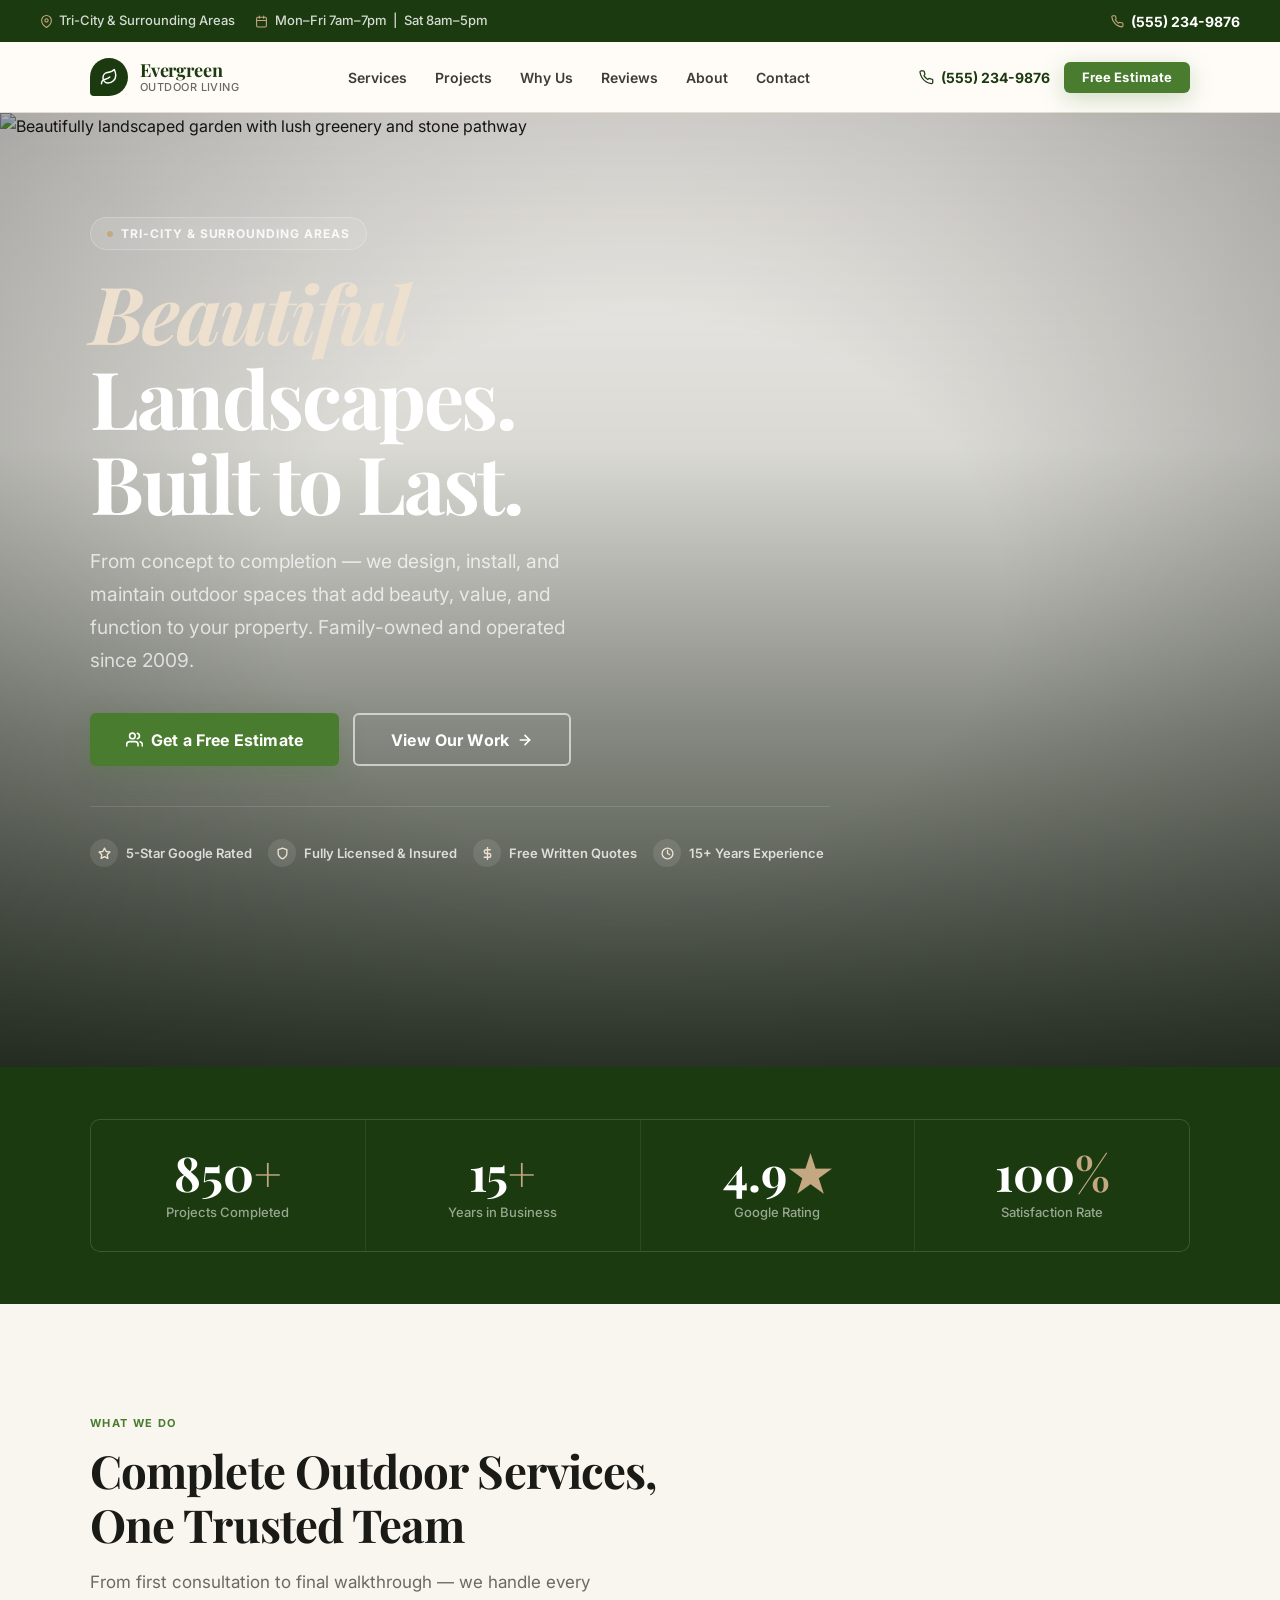
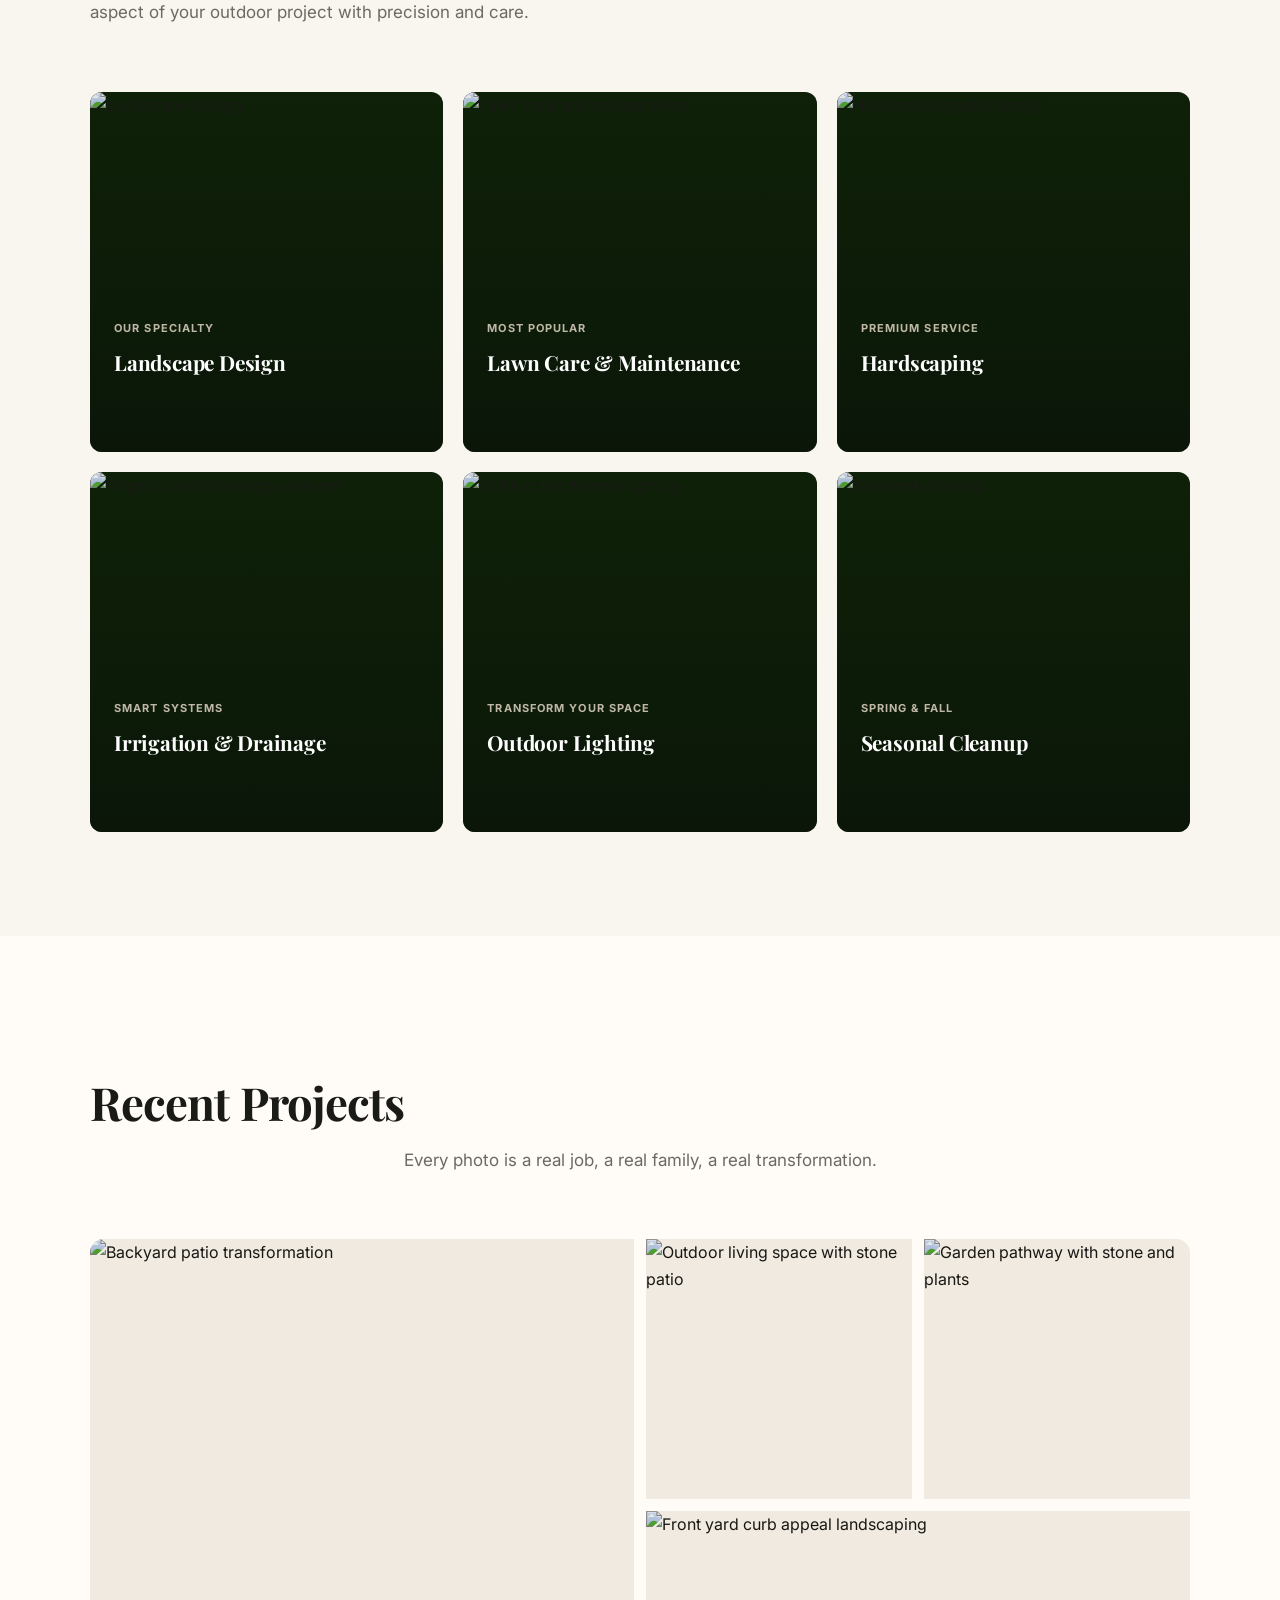
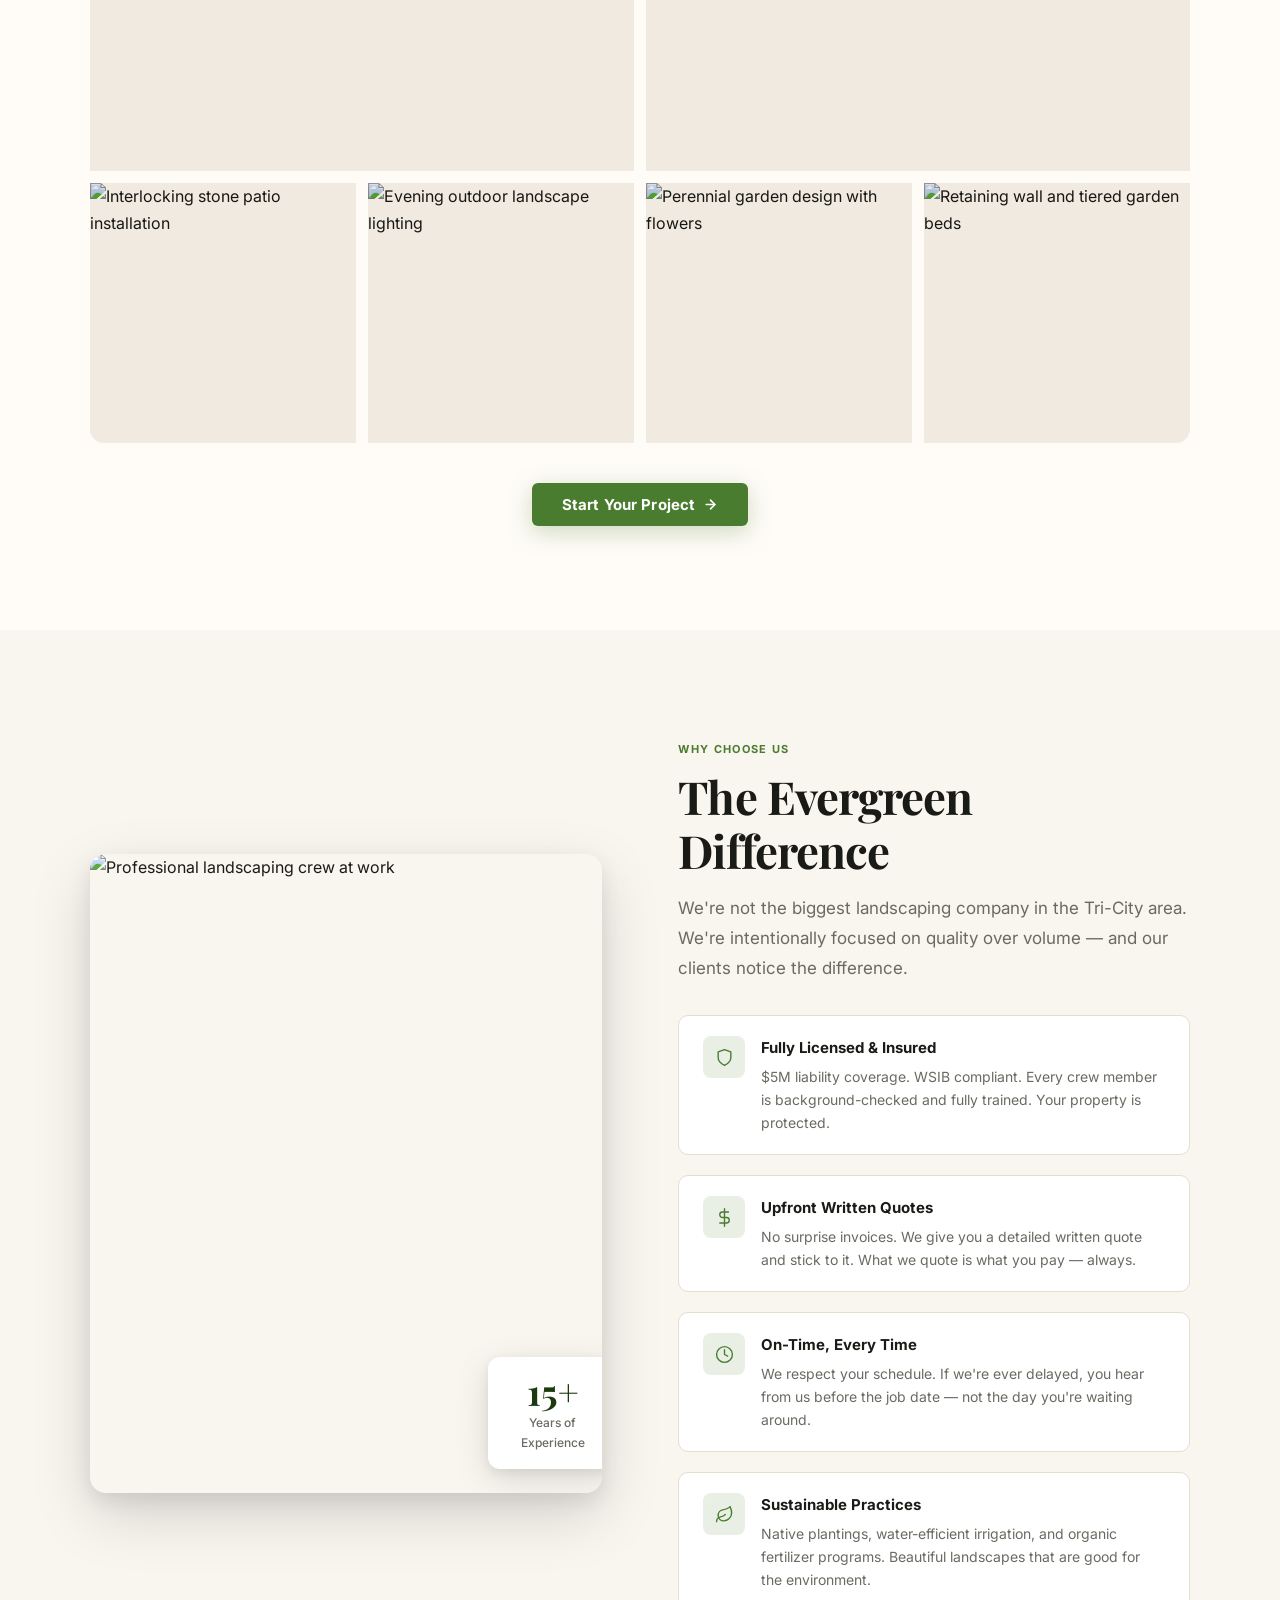
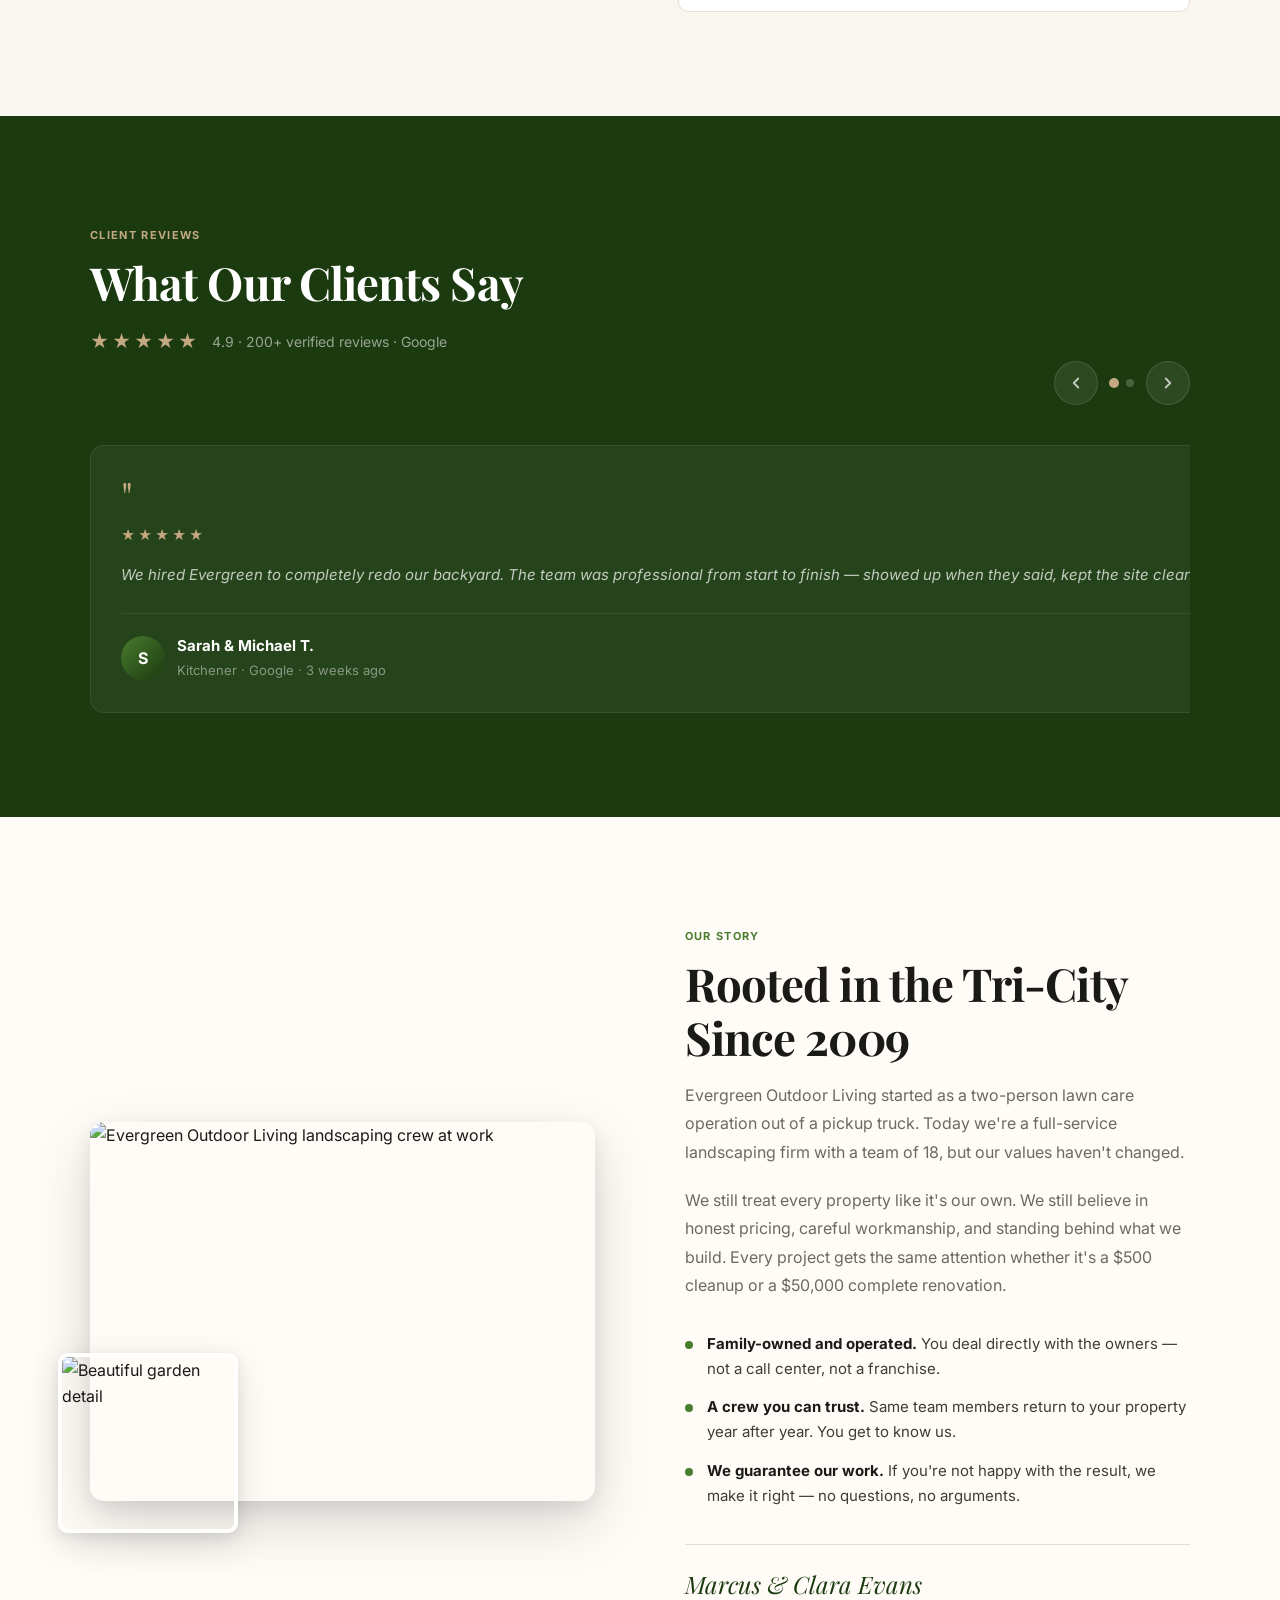
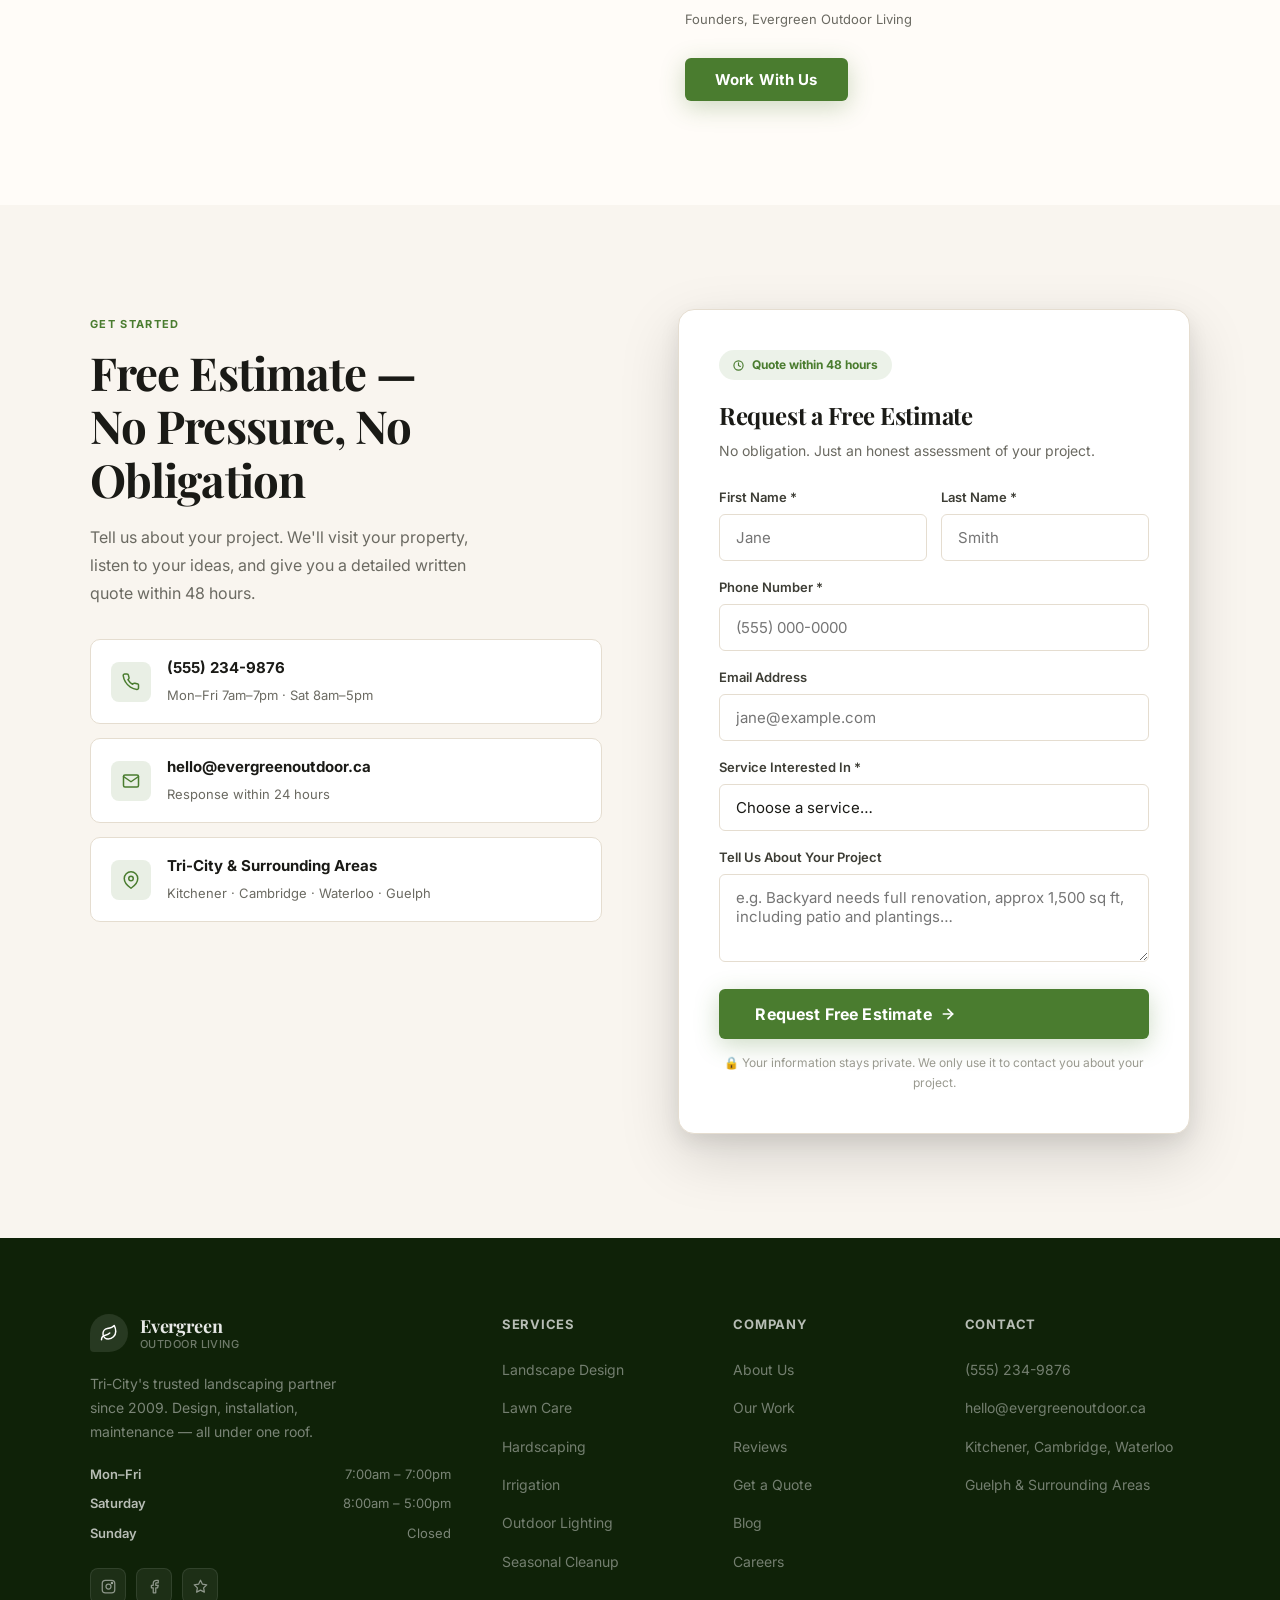
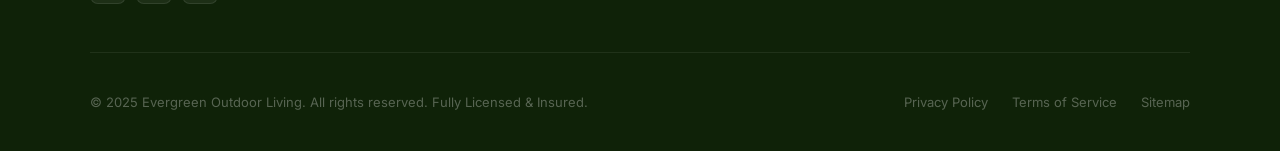
==== index.html @ 0ddc8ec2 "Evergreen Outdoor Living — premium landscaping demo v1" ====
<!DOCTYPE html>
<html lang="en">
<head>
  <meta charset="UTF-8" />
  <meta name="viewport" content="width=device-width, initial-scale=1.0" />
  <meta name="theme-color" content="#1B3A0F" />
  <title>Evergreen Outdoor Living | Tri-City's Premier Landscaping</title>
  <meta name="description" content="Evergreen Outdoor Living — professional landscape design, lawn care, hardscaping, and outdoor lighting across the Tri-City & surrounding areas. Get a free estimate today." />

  <!-- Preconnect for fonts -->
  <link rel="preconnect" href="https://fonts.googleapis.com">
  <link rel="preconnect" href="https://fonts.gstatic.com" crossorigin>

  <link rel="stylesheet" href="styles.css" />
</head>
<body>

<!-- ═══════════════════════════════════
     TOP BAR
═══════════════════════════════════ -->
<div id="topbar">
  <div class="topbar-left">
    <div class="topbar-item">
      <svg width="13" height="13" viewBox="0 0 24 24" fill="none" stroke="currentColor" stroke-width="2" stroke-linecap="round" stroke-linejoin="round"><path d="M21 10c0 7-9 13-9 13s-9-6-9-13a9 9 0 0 1 18 0z"/><circle cx="12" cy="10" r="3"/></svg>
      Tri-City &amp; Surrounding Areas
    </div>
    <div class="topbar-item">
      <svg width="13" height="13" viewBox="0 0 24 24" fill="none" stroke="currentColor" stroke-width="2" stroke-linecap="round" stroke-linejoin="round"><rect x="3" y="4" width="18" height="18" rx="2"/><line x1="16" y1="2" x2="16" y2="6"/><line x1="8" y1="2" x2="8" y2="6"/><line x1="3" y1="10" x2="21" y2="10"/></svg>
      Mon–Fri 7am–7pm &nbsp;|&nbsp; Sat 8am–5pm
    </div>
  </div>
  <a href="tel:5552349876" class="topbar-phone">
    <svg width="13" height="13" viewBox="0 0 24 24" fill="none" stroke="currentColor" stroke-width="2" stroke-linecap="round" stroke-linejoin="round"><path d="M22 16.92v3a2 2 0 0 1-2.18 2 19.79 19.79 0 0 1-8.63-3.07A19.5 19.5 0 0 1 4.69 12 19.79 19.79 0 0 1 1.61 3.44 2 2 0 0 1 3.6 1.27h3a2 2 0 0 1 2 1.72 12.84 12.84 0 0 0 .7 2.81 2 2 0 0 1-.45 2.11L7.91 8.94a16 16 0 0 0 6.16 6.16l.94-.94a2 2 0 0 1 2.11-.45 12.84 12.84 0 0 0 2.81.7A2 2 0 0 1 22 16.92z"/></svg>
    (555) 234-9876
  </a>
</div>

<!-- ═══════════════════════════════════
     STICKY HEADER
═══════════════════════════════════ -->
<header id="hdr">
  <div class="wrap hdr-inner">
    <a href="#" class="logo" aria-label="Evergreen Outdoor Living — home">
      <div class="logo-leaf" aria-hidden="true">
        <svg width="18" height="18" viewBox="0 0 24 24" fill="none" stroke="currentColor" stroke-width="2" stroke-linecap="round" stroke-linejoin="round"><path d="M11 20A7 7 0 0 1 9.8 6.1C15.5 5 17 4.48 19 2c1 2 2 4.18 2 8 0 5.5-4.78 10-10 10z"/><path d="M2 21c0-3 1.85-5.36 5.08-6C9.5 14.52 12 13 13 12"/></svg>
      </div>
      <div class="logo-text">
        Evergreen
        <span>Outdoor Living</span>
      </div>
    </a>

    <nav class="desktop-nav" aria-label="Main navigation">
      <a href="#services">Services</a>
      <a href="#projects">Projects</a>
      <a href="#why-us">Why Us</a>
      <a href="#testimonials">Reviews</a>
      <a href="#about">About</a>
      <a href="#quote">Contact</a>
    </nav>

    <div class="hdr-right">
      <a href="tel:5552349876" class="hdr-phone" aria-label="Call us">
        <svg width="15" height="15" viewBox="0 0 24 24" fill="none" stroke="currentColor" stroke-width="2" stroke-linecap="round" stroke-linejoin="round"><path d="M22 16.92v3a2 2 0 0 1-2.18 2 19.79 19.79 0 0 1-8.63-3.07A19.5 19.5 0 0 1 4.69 12 19.79 19.79 0 0 1 1.61 3.44 2 2 0 0 1 3.6 1.27h3a2 2 0 0 1 2 1.72 12.84 12.84 0 0 0 .7 2.81 2 2 0 0 1-.45 2.11L7.91 8.94a16 16 0 0 0 6.16 6.16l.94-.94a2 2 0 0 1 2.11-.45 12.84 12.84 0 0 0 2.81.7A2 2 0 0 1 22 16.92z"/></svg>
        (555) 234-9876
      </a>
      <a href="#quote" class="btn btn-primary btn-sm">Free Estimate</a>
      <button class="hamburger" id="hamburger" aria-label="Toggle menu" aria-expanded="false">
        <span></span><span></span><span></span>
      </button>
    </div>
  </div>
</header>

<!-- Mobile Nav Overlay -->
<div id="mobile-nav" role="dialog" aria-modal="true" aria-label="Mobile navigation">
  <nav>
    <a href="#services" class="mobile-link">Services</a>
    <a href="#projects" class="mobile-link">Projects</a>
    <a href="#why-us" class="mobile-link">Why Us</a>
    <a href="#testimonials" class="mobile-link">Reviews</a>
    <a href="#about" class="mobile-link">About</a>
    <a href="#quote" class="mobile-link">Contact</a>
  </nav>
  <div class="mobile-nav-cta">
    <a href="tel:5552349876" class="btn btn-outline-dk btn-lg" style="justify-content:center">
      <svg width="17" height="17" viewBox="0 0 24 24" fill="none" stroke="currentColor" stroke-width="2" stroke-linecap="round" stroke-linejoin="round"><path d="M22 16.92v3a2 2 0 0 1-2.18 2 19.79 19.79 0 0 1-8.63-3.07A19.5 19.5 0 0 1 4.69 12 19.79 19.79 0 0 1 1.61 3.44 2 2 0 0 1 3.6 1.27h3a2 2 0 0 1 2 1.72 12.84 12.84 0 0 0 .7 2.81 2 2 0 0 1-.45 2.11L7.91 8.94a16 16 0 0 0 6.16 6.16l.94-.94a2 2 0 0 1 2.11-.45 12.84 12.84 0 0 0 2.81.7A2 2 0 0 1 22 16.92z"/></svg>
      (555) 234-9876
    </a>
    <a href="#quote" class="btn btn-primary btn-lg" style="justify-content:center">Get Free Estimate</a>
  </div>
</div>

<!-- ═══════════════════════════════════
     HERO
═══════════════════════════════════ -->
<section id="hero" aria-labelledby="hero-h1">
  <div class="hero-bg">
    <img
      src="https://images.unsplash.com/photo-1416879595882-3373a0480b5b?auto=format&fit=crop&w=1800&q=85"
      alt="Beautifully landscaped garden with lush greenery and stone pathway"
      fetchpriority="high"
      loading="eager"
    />
  </div>
  <div class="hero-content">
    <div class="wrap">
      <div class="hero-inner">
        <div class="hero-kicker">
          <span class="dot" aria-hidden="true"></span>
          Tri-City &amp; Surrounding Areas
        </div>
        <h1 id="hero-h1">
          <em>Beautiful</em> Landscapes.<br>Built to Last.
        </h1>
        <p class="hero-sub">
          From concept to completion — we design, install, and maintain outdoor spaces that add beauty, value, and function to your property. Family-owned and operated since 2009.
        </p>
        <div class="hero-ctas">
          <a href="#quote" class="btn btn-primary btn-lg">
            <svg width="17" height="17" viewBox="0 0 24 24" fill="none" stroke="currentColor" stroke-width="2.2" stroke-linecap="round" stroke-linejoin="round"><path d="M17 21v-2a4 4 0 0 0-4-4H5a4 4 0 0 0-4 4v2"/><circle cx="9" cy="7" r="4"/><path d="M23 21v-2a4 4 0 0 0-3-3.87"/><path d="M16 3.13a4 4 0 0 1 0 7.75"/></svg>
            Get a Free Estimate
          </a>
          <a href="#projects" class="btn btn-outline btn-lg">
            View Our Work
            <svg width="16" height="16" viewBox="0 0 24 24" fill="none" stroke="currentColor" stroke-width="2.5" stroke-linecap="round" stroke-linejoin="round"><line x1="5" y1="12" x2="19" y2="12"/><polyline points="12 5 19 12 12 19"/></svg>
          </a>
        </div>
        <div class="hero-badges" role="list" aria-label="Trust indicators">
          <div class="hero-badge" role="listitem">
            <span class="badge-icon" aria-hidden="true">
              <svg width="13" height="13" viewBox="0 0 24 24" fill="none" stroke="currentColor" stroke-width="2.5" stroke-linecap="round" stroke-linejoin="round"><polygon points="12 2 15.09 8.26 22 9.27 17 14.14 18.18 21.02 12 17.77 5.82 21.02 7 14.14 2 9.27 8.91 8.26 12 2"/></svg>
            </span>
            5-Star Google Rated
          </div>
          <div class="hero-badge" role="listitem">
            <span class="badge-icon" aria-hidden="true">
              <svg width="13" height="13" viewBox="0 0 24 24" fill="none" stroke="currentColor" stroke-width="2.5" stroke-linecap="round" stroke-linejoin="round"><path d="M12 22s8-4 8-10V5l-8-3-8 3v7c0 6 8 10 8 10z"/></svg>
            </span>
            Fully Licensed &amp; Insured
          </div>
          <div class="hero-badge" role="listitem">
            <span class="badge-icon" aria-hidden="true">
              <svg width="13" height="13" viewBox="0 0 24 24" fill="none" stroke="currentColor" stroke-width="2.5" stroke-linecap="round" stroke-linejoin="round"><line x1="12" y1="1" x2="12" y2="23"/><path d="M17 5H9.5a3.5 3.5 0 0 0 0 7h5a3.5 3.5 0 0 1 0 7H6"/></svg>
            </span>
            Free Written Quotes
          </div>
          <div class="hero-badge" role="listitem">
            <span class="badge-icon" aria-hidden="true">
              <svg width="13" height="13" viewBox="0 0 24 24" fill="none" stroke="currentColor" stroke-width="2.5" stroke-linecap="round" stroke-linejoin="round"><circle cx="12" cy="12" r="10"/><polyline points="12 6 12 12 16 14"/></svg>
            </span>
            15+ Years Experience
          </div>
        </div>
      </div>
    </div>
  </div>
</section>

<!-- ═══════════════════════════════════
     STATS STRIP
═══════════════════════════════════ -->
<div id="stats" aria-label="Business statistics">
  <div class="wrap">
    <div class="stats-row">
      <div class="stat-cell">
        <div class="stat-n" id="sn-proj">0<span class="accent">+</span></div>
        <div class="stat-l">Projects Completed</div>
      </div>
      <div class="stat-cell">
        <div class="stat-n" id="sn-yrs">0<span class="accent">yr</span></div>
        <div class="stat-l">Years in Business</div>
      </div>
      <div class="stat-cell">
        <div class="stat-n">4.9<span class="accent">★</span></div>
        <div class="stat-l">Google Rating</div>
      </div>
      <div class="stat-cell">
        <div class="stat-n">100<span class="accent">%</span></div>
        <div class="stat-l">Satisfaction Rate</div>
      </div>
    </div>
  </div>
</div>

<!-- ═══════════════════════════════════
     SERVICES
═══════════════════════════════════ -->
<section id="services" aria-labelledby="svc-title">
  <div class="wrap">
    <div class="section-head">
      <div class="eyebrow sr">What We Do</div>
      <h2 class="section-title sr d1" id="svc-title">Complete Outdoor Services,<br>One Trusted Team</h2>
      <p class="section-sub sr d2">From first consultation to final walkthrough — we handle every aspect of your outdoor project with precision and care.</p>
    </div>
    <div class="services-grid">

      <div class="service-card sr d1">
        <img src="https://images.unsplash.com/photo-1558618666-fcd25c85cd64?auto=format&fit=crop&w=800&q=80" alt="Landscape design" loading="lazy" />
        <div class="service-body">
          <div class="service-tag">Our Specialty</div>
          <h3>Landscape Design</h3>
          <p class="service-desc">Custom-designed outdoor spaces tailored to your home, lifestyle, and budget. 3D design previews available before any ground is broken.</p>
          <span class="service-arrow">
            Learn more
            <svg width="13" height="13" viewBox="0 0 24 24" fill="none" stroke="currentColor" stroke-width="2.5" stroke-linecap="round" stroke-linejoin="round"><line x1="5" y1="12" x2="19" y2="12"/><polyline points="12 5 19 12 12 19"/></svg>
          </span>
        </div>
      </div>

      <div class="service-card sr d2">
        <img src="https://images.unsplash.com/photo-1585320806297-9794b3e4aaae?auto=format&fit=crop&w=800&q=80" alt="Lawn care and maintenance" loading="lazy" />
        <div class="service-body">
          <div class="service-tag">Most Popular</div>
          <h3>Lawn Care &amp; Maintenance</h3>
          <p class="service-desc">Weekly, biweekly, or seasonal programs. Mowing, edging, fertilizing, aeration, and overseeding for a lush, healthy lawn year-round.</p>
          <span class="service-arrow">Learn more <svg width="13" height="13" viewBox="0 0 24 24" fill="none" stroke="currentColor" stroke-width="2.5" stroke-linecap="round" stroke-linejoin="round"><line x1="5" y1="12" x2="19" y2="12"/><polyline points="12 5 19 12 12 19"/></svg></span>
        </div>
      </div>

      <div class="service-card sr d3">
        <img src="https://images.unsplash.com/photo-1523301551780-cd17359a95d0?auto=format&fit=crop&w=800&q=80" alt="Hardscaping patio design" loading="lazy" />
        <div class="service-body">
          <div class="service-tag">Premium Service</div>
          <h3>Hardscaping</h3>
          <p class="service-desc">Patios, walkways, retaining walls, and driveways using natural stone, interlocking brick, and concrete. Built to last decades.</p>
          <span class="service-arrow">Learn more <svg width="13" height="13" viewBox="0 0 24 24" fill="none" stroke="currentColor" stroke-width="2.5" stroke-linecap="round" stroke-linejoin="round"><line x1="5" y1="12" x2="19" y2="12"/><polyline points="12 5 19 12 12 19"/></svg></span>
        </div>
      </div>

      <div class="service-card sr d2">
        <img src="https://images.unsplash.com/photo-1471194402529-8e0f5a675de6?auto=format&fit=crop&w=800&q=80" alt="Irrigation and drainage systems" loading="lazy" />
        <div class="service-body">
          <div class="service-tag">Smart Systems</div>
          <h3>Irrigation &amp; Drainage</h3>
          <p class="service-desc">Automatic irrigation systems, drip lines, catch basins, and French drains. Protect your investment and reduce water bills.</p>
          <span class="service-arrow">Learn more <svg width="13" height="13" viewBox="0 0 24 24" fill="none" stroke="currentColor" stroke-width="2.5" stroke-linecap="round" stroke-linejoin="round"><line x1="5" y1="12" x2="19" y2="12"/><polyline points="12 5 19 12 12 19"/></svg></span>
        </div>
      </div>

      <div class="service-card sr d3">
        <img src="https://images.unsplash.com/photo-1528360983277-13d401cdc186?auto=format&fit=crop&w=800&q=80" alt="Outdoor landscape lighting" loading="lazy" />
        <div class="service-body">
          <div class="service-tag">Transform Your Space</div>
          <h3>Outdoor Lighting</h3>
          <p class="service-desc">Architectural uplighting, pathway lights, deck and pergola lighting. Adds ambiance, security, and curb appeal after dark.</p>
          <span class="service-arrow">Learn more <svg width="13" height="13" viewBox="0 0 24 24" fill="none" stroke="currentColor" stroke-width="2.5" stroke-linecap="round" stroke-linejoin="round"><line x1="5" y1="12" x2="19" y2="12"/><polyline points="12 5 19 12 12 19"/></svg></span>
        </div>
      </div>

      <div class="service-card sr d4">
        <img src="https://images.unsplash.com/photo-1542725817-3a8bd3a6a34a?auto=format&fit=crop&w=800&q=80" alt="Seasonal cleanup" loading="lazy" />
        <div class="service-body">
          <div class="service-tag">Spring &amp; Fall</div>
          <h3>Seasonal Cleanup</h3>
          <p class="service-desc">Spring cleanups, fall leaf removal, pruning, mulching, and winter prep. We keep your property looking its best in every season.</p>
          <span class="service-arrow">Learn more <svg width="13" height="13" viewBox="0 0 24 24" fill="none" stroke="currentColor" stroke-width="2.5" stroke-linecap="round" stroke-linejoin="round"><line x1="5" y1="12" x2="19" y2="12"/><polyline points="12 5 19 12 12 19"/></svg></span>
        </div>
      </div>

    </div>
  </div>
</section>

<!-- ═══════════════════════════════════
     PROJECTS GALLERY
═══════════════════════════════════ -->
<section id="projects" aria-labelledby="proj-title">
  <div class="wrap">
    <div class="section-head">
      <div class="eyebrow sr">Our Portfolio</div>
      <h2 class="section-title sr d1" id="proj-title">Recent Projects</h2>
      <p class="section-sub cx sr d2">Every photo is a real job, a real family, a real transformation.</p>
    </div>

    <div class="gallery-grid" id="gallery" role="list">
      <div class="gallery-item featured sr" data-src="https://images.unsplash.com/photo-1599598425947-5202edd56bdb?auto=format&fit=crop&w=1200&q=85" data-caption="Full Backyard Transformation — Patio + Plantings" role="listitem">
        <img src="https://images.unsplash.com/photo-1599598425947-5202edd56bdb?auto=format&fit=crop&w=900&q=80" alt="Backyard patio transformation" loading="lazy" />
        <div class="gallery-overlay"><span class="gallery-label">Backyard Transformation</span></div>
        <div class="gallery-zoom" aria-hidden="true">
          <svg width="15" height="15" viewBox="0 0 24 24" fill="none" stroke="currentColor" stroke-width="2" stroke-linecap="round" stroke-linejoin="round"><circle cx="11" cy="11" r="8"/><line x1="21" y1="21" x2="16.65" y2="16.65"/></svg>
        </div>
      </div>

      <div class="gallery-item sr d1" data-src="https://images.unsplash.com/photo-1570129477492-45c003edd2be?auto=format&fit=crop&w=900&q=85" data-caption="Outdoor Living Space — Stone Patio + Fire Pit" role="listitem">
        <img src="https://images.unsplash.com/photo-1570129477492-45c003edd2be?auto=format&fit=crop&w=700&q=80" alt="Outdoor living space with stone patio" loading="lazy" />
        <div class="gallery-overlay"><span class="gallery-label">Outdoor Living Space</span></div>
        <div class="gallery-zoom" aria-hidden="true"><svg width="15" height="15" viewBox="0 0 24 24" fill="none" stroke="currentColor" stroke-width="2" stroke-linecap="round" stroke-linejoin="round"><circle cx="11" cy="11" r="8"/><line x1="21" y1="21" x2="16.65" y2="16.65"/></svg></div>
      </div>

      <div class="gallery-item sr d2" data-src="https://images.unsplash.com/photo-1558904541-efa843a96f01?auto=format&fit=crop&w=900&q=85" data-caption="Garden Path & Planting Beds" role="listitem">
        <img src="https://images.unsplash.com/photo-1558904541-efa843a96f01?auto=format&fit=crop&w=700&q=80" alt="Garden pathway with stone and plants" loading="lazy" />
        <div class="gallery-overlay"><span class="gallery-label">Garden Path Design</span></div>
        <div class="gallery-zoom" aria-hidden="true"><svg width="15" height="15" viewBox="0 0 24 24" fill="none" stroke="currentColor" stroke-width="2" stroke-linecap="round" stroke-linejoin="round"><circle cx="11" cy="11" r="8"/><line x1="21" y1="21" x2="16.65" y2="16.65"/></svg></div>
      </div>

      <div class="gallery-item wide sr d1" data-src="https://images.unsplash.com/photo-1564419320461-6870880221ad?auto=format&fit=crop&w=1200&q=85" data-caption="Front Yard Makeover — Curb Appeal Project" role="listitem">
        <img src="https://images.unsplash.com/photo-1564419320461-6870880221ad?auto=format&fit=crop&w=900&q=80" alt="Front yard curb appeal landscaping" loading="lazy" />
        <div class="gallery-overlay"><span class="gallery-label">Curb Appeal Makeover</span></div>
        <div class="gallery-zoom" aria-hidden="true"><svg width="15" height="15" viewBox="0 0 24 24" fill="none" stroke="currentColor" stroke-width="2" stroke-linecap="round" stroke-linejoin="round"><circle cx="11" cy="11" r="8"/><line x1="21" y1="21" x2="16.65" y2="16.65"/></svg></div>
      </div>

      <div class="gallery-item sr d2" data-src="https://images.unsplash.com/photo-1584538348499-c9af42843e91?auto=format&fit=crop&w=900&q=85" data-caption="Interlock Patio — Natural Stone" role="listitem">
        <img src="https://images.unsplash.com/photo-1584538348499-c9af42843e91?auto=format&fit=crop&w=700&q=80" alt="Interlocking stone patio installation" loading="lazy" />
        <div class="gallery-overlay"><span class="gallery-label">Stone Patio</span></div>
        <div class="gallery-zoom" aria-hidden="true"><svg width="15" height="15" viewBox="0 0 24 24" fill="none" stroke="currentColor" stroke-width="2" stroke-linecap="round" stroke-linejoin="round"><circle cx="11" cy="11" r="8"/><line x1="21" y1="21" x2="16.65" y2="16.65"/></svg></div>
      </div>

      <div class="gallery-item sr d3" data-src="https://images.unsplash.com/photo-1505765050516-f72dcac9c60e?auto=format&fit=crop&w=900&q=85" data-caption="Evening Garden Lighting Installation" role="listitem">
        <img src="https://images.unsplash.com/photo-1505765050516-f72dcac9c60e?auto=format&fit=crop&w=700&q=80" alt="Evening outdoor landscape lighting" loading="lazy" />
        <div class="gallery-overlay"><span class="gallery-label">Landscape Lighting</span></div>
        <div class="gallery-zoom" aria-hidden="true"><svg width="15" height="15" viewBox="0 0 24 24" fill="none" stroke="currentColor" stroke-width="2" stroke-linecap="round" stroke-linejoin="round"><circle cx="11" cy="11" r="8"/><line x1="21" y1="21" x2="16.65" y2="16.65"/></svg></div>
      </div>

      <div class="gallery-item sr d2" data-src="https://images.unsplash.com/photo-1499696010180-025ef6e1a8f9?auto=format&fit=crop&w=900&q=85" data-caption="Perennial Garden Design" role="listitem">
        <img src="https://images.unsplash.com/photo-1499696010180-025ef6e1a8f9?auto=format&fit=crop&w=700&q=80" alt="Perennial garden design with flowers" loading="lazy" />
        <div class="gallery-overlay"><span class="gallery-label">Perennial Garden</span></div>
        <div class="gallery-zoom" aria-hidden="true"><svg width="15" height="15" viewBox="0 0 24 24" fill="none" stroke="currentColor" stroke-width="2" stroke-linecap="round" stroke-linejoin="round"><circle cx="11" cy="11" r="8"/><line x1="21" y1="21" x2="16.65" y2="16.65"/></svg></div>
      </div>

      <div class="gallery-item sr d3" data-src="https://images.unsplash.com/photo-1598977648869-2fca8e42d920?auto=format&fit=crop&w=900&q=85" data-caption="Retaining Wall + Tiered Garden Beds" role="listitem">
        <img src="https://images.unsplash.com/photo-1598977648869-2fca8e42d920?auto=format&fit=crop&w=700&q=80" alt="Retaining wall and tiered garden beds" loading="lazy" />
        <div class="gallery-overlay"><span class="gallery-label">Retaining Wall</span></div>
        <div class="gallery-zoom" aria-hidden="true"><svg width="15" height="15" viewBox="0 0 24 24" fill="none" stroke="currentColor" stroke-width="2" stroke-linecap="round" stroke-linejoin="round"><circle cx="11" cy="11" r="8"/><line x1="21" y1="21" x2="16.65" y2="16.65"/></svg></div>
      </div>
    </div>

    <div class="gallery-cta sr">
      <a href="#quote" class="btn btn-primary">
        Start Your Project
        <svg width="15" height="15" viewBox="0 0 24 24" fill="none" stroke="currentColor" stroke-width="2.5" stroke-linecap="round" stroke-linejoin="round"><line x1="5" y1="12" x2="19" y2="12"/><polyline points="12 5 19 12 12 19"/></svg>
      </a>
    </div>
  </div>
</section>

<!-- ═══════════════════════════════════
     WHY CHOOSE US
═══════════════════════════════════ -->
<section id="why-us" aria-labelledby="why-title">
  <div class="wrap">
    <div class="why-grid">
      <div class="why-img sr">
        <img
          src="https://images.unsplash.com/photo-1600596542815-ffad4c1539a9?auto=format&fit=crop&w=800&q=80"
          alt="Professional landscaping crew at work"
          loading="lazy"
        />
        <div class="why-img-badge">
          <div class="big">15+</div>
          <div class="sm">Years of<br>Experience</div>
        </div>
      </div>
      <div>
        <div class="eyebrow sr">Why Choose Us</div>
        <h2 class="section-title sr d1" id="why-title">The Evergreen Difference</h2>
        <p class="section-sub sr d2" style="margin-bottom: 0">
          We're not the biggest landscaping company in the Tri-City area. We're intentionally focused on quality over volume — and our clients notice the difference.
        </p>
        <div class="why-benefits">
          <div class="why-benefit sr d1">
            <div class="why-benefit-icon" aria-hidden="true">
              <svg width="19" height="19" viewBox="0 0 24 24" fill="none" stroke="currentColor" stroke-width="1.75" stroke-linecap="round" stroke-linejoin="round"><path d="M12 22s8-4 8-10V5l-8-3-8 3v7c0 6 8 10 8 10z"/></svg>
            </div>
            <div>
              <h4>Fully Licensed &amp; Insured</h4>
              <p>$5M liability coverage. WSIB compliant. Every crew member is background-checked and fully trained. Your property is protected.</p>
            </div>
          </div>
          <div class="why-benefit sr d2">
            <div class="why-benefit-icon" aria-hidden="true">
              <svg width="19" height="19" viewBox="0 0 24 24" fill="none" stroke="currentColor" stroke-width="1.75" stroke-linecap="round" stroke-linejoin="round"><line x1="12" y1="1" x2="12" y2="23"/><path d="M17 5H9.5a3.5 3.5 0 0 0 0 7h5a3.5 3.5 0 0 1 0 7H6"/></svg>
            </div>
            <div>
              <h4>Upfront Written Quotes</h4>
              <p>No surprise invoices. We give you a detailed written quote and stick to it. What we quote is what you pay — always.</p>
            </div>
          </div>
          <div class="why-benefit sr d3">
            <div class="why-benefit-icon" aria-hidden="true">
              <svg width="19" height="19" viewBox="0 0 24 24" fill="none" stroke="currentColor" stroke-width="1.75" stroke-linecap="round" stroke-linejoin="round"><circle cx="12" cy="12" r="10"/><polyline points="12 6 12 12 16 14"/></svg>
            </div>
            <div>
              <h4>On-Time, Every Time</h4>
              <p>We respect your schedule. If we're ever delayed, you hear from us before the job date — not the day you're waiting around.</p>
            </div>
          </div>
          <div class="why-benefit sr d4">
            <div class="why-benefit-icon" aria-hidden="true">
              <svg width="19" height="19" viewBox="0 0 24 24" fill="none" stroke="currentColor" stroke-width="1.75" stroke-linecap="round" stroke-linejoin="round"><path d="M11 20A7 7 0 0 1 9.8 6.1C15.5 5 17 4.48 19 2c1 2 2 4.18 2 8 0 5.5-4.78 10-10 10z"/><path d="M2 21c0-3 1.85-5.36 5.08-6C9.5 14.52 12 13 13 12"/></svg>
            </div>
            <div>
              <h4>Sustainable Practices</h4>
              <p>Native plantings, water-efficient irrigation, and organic fertilizer programs. Beautiful landscapes that are good for the environment.</p>
            </div>
          </div>
        </div>
      </div>
    </div>
  </div>
</section>

<!-- ═══════════════════════════════════
     TESTIMONIALS CAROUSEL
═══════════════════════════════════ -->
<section id="testimonials" aria-labelledby="test-title">
  <div class="wrap">
    <div style="display:flex; justify-content:space-between; align-items:flex-end; flex-wrap:wrap; gap:1.5rem; margin-bottom: 2.5rem;">
      <div class="testimonials-intro">
        <div class="eyebrow lt sr">Client Reviews</div>
        <h2 class="section-title lt sr d1" id="test-title">What Our Clients Say</h2>
        <div class="rating-display sr d2">
          <div class="stars" aria-label="5 star rating">★★★★★</div>
          <div class="rating-text">4.9 · 200+ verified reviews · Google</div>
        </div>
      </div>
      <div class="carousel-controls sr d1">
        <button class="carousel-btn" id="prev-btn" aria-label="Previous testimonials">
          <svg width="18" height="18" viewBox="0 0 24 24" fill="none" stroke="currentColor" stroke-width="2.5" stroke-linecap="round" stroke-linejoin="round"><polyline points="15 18 9 12 15 6"/></svg>
        </button>
        <div class="carousel-dots" id="carousel-dots" role="tablist"></div>
        <button class="carousel-btn" id="next-btn" aria-label="Next testimonials">
          <svg width="18" height="18" viewBox="0 0 24 24" fill="none" stroke="currentColor" stroke-width="2.5" stroke-linecap="round" stroke-linejoin="round"><polyline points="9 18 15 12 9 6"/></svg>
        </button>
      </div>
    </div>
    <div class="carousel-wrap">
      <div class="carousel-track-outer">
        <div class="carousel-track" id="carousel-track">

          <div class="testimonial-card">
            <div class="t-quote">"</div>
            <div class="t-stars">★★★★★</div>
            <p class="t-text">We hired Evergreen to completely redo our backyard. The team was professional from start to finish — showed up when they said, kept the site clean, and the final result was beyond what we imagined. Our neighbours keep asking who did it.</p>
            <div class="t-author">
              <div class="t-avatar" aria-hidden="true">S</div>
              <div>
                <div class="t-name">Sarah &amp; Michael T.</div>
                <div class="t-loc">Kitchener · Google · 3 weeks ago</div>
              </div>
            </div>
          </div>

          <div class="testimonial-card">
            <div class="t-quote">"</div>
            <div class="t-stars">★★★★★</div>
            <p class="t-text">Best investment we've made in our home. The stone patio and retaining wall added serious value. Quote was accurate to the dollar — no add-ons, no surprises. Will 100% use them again for our front yard next spring.</p>
            <div class="t-author">
              <div class="t-avatar" aria-hidden="true">J</div>
              <div>
                <div class="t-name">Jason R.</div>
                <div class="t-loc">Cambridge · Google · 1 month ago</div>
              </div>
            </div>
          </div>

          <div class="testimonial-card">
            <div class="t-quote">"</div>
            <div class="t-stars">★★★★★</div>
            <p class="t-text">Five years on the lawn care program and our grass has never looked better. The crew is always on time, the property always looks great, and they actually notice small issues and flag them before they become big ones. Couldn't ask for more.</p>
            <div class="t-author">
              <div class="t-avatar" aria-hidden="true">L</div>
              <div>
                <div class="t-name">Linda &amp; Dave K.</div>
                <div class="t-loc">Waterloo · Google · 6 weeks ago</div>
              </div>
            </div>
          </div>

          <div class="testimonial-card">
            <div class="t-quote">"</div>
            <div class="t-stars">★★★★★</div>
            <p class="t-text">The outdoor lighting they installed completely transformed our backyard at night. We use the space twice as much now. The designer really listened to what we wanted and the installation was clean and professional.</p>
            <div class="t-author">
              <div class="t-avatar" aria-hidden="true">A</div>
              <div>
                <div class="t-name">Amanda F.</div>
                <div class="t-loc">Guelph · Google · 2 months ago</div>
              </div>
            </div>
          </div>

          <div class="testimonial-card">
            <div class="t-quote">"</div>
            <div class="t-stars">★★★★★</div>
            <p class="t-text">Had three quotes. Evergreen wasn't the cheapest but they were the most thorough — they came out twice before giving a price, explained everything, and the work reflects that. You get what you pay for and these guys deliver.</p>
            <div class="t-author">
              <div class="t-avatar" aria-hidden="true">M</div>
              <div>
                <div class="t-name">Mark W.</div>
                <div class="t-loc">Elmira · Google · 2 months ago</div>
              </div>
            </div>
          </div>

        </div><!-- /track -->
      </div><!-- /track-outer -->
    </div><!-- /carousel-wrap -->
  </div>
</section>

<!-- ═══════════════════════════════════
     ABOUT
═══════════════════════════════════ -->
<section id="about" aria-labelledby="about-title">
  <div class="wrap">
    <div class="about-grid">
      <div class="about-img-stack sr">
        <div class="about-img-main">
          <img
            src="https://images.unsplash.com/photo-1592150621744-aca64f48394a?auto=format&fit=crop&w=800&q=80"
            alt="Evergreen Outdoor Living landscaping crew at work"
            loading="lazy"
          />
        </div>
        <div class="about-img-accent">
          <img
            src="https://images.unsplash.com/photo-1416879595882-3373a0480b5b?auto=format&fit=crop&w=400&q=75"
            alt="Beautiful garden detail"
            loading="lazy"
          />
        </div>
      </div>
      <div>
        <div class="eyebrow sr">Our Story</div>
        <h2 class="section-title sr d1" id="about-title">Rooted in the Tri-City Since 2009</h2>
        <p class="sr d2" style="font-size:1rem;color:var(--text-lt);line-height:1.78;margin-bottom:1.25rem">
          Evergreen Outdoor Living started as a two-person lawn care operation out of a pickup truck. Today we're a full-service landscaping firm with a team of 18, but our values haven't changed.
        </p>
        <p class="sr d2" style="font-size:1rem;color:var(--text-lt);line-height:1.78;margin-bottom:1.5rem">
          We still treat every property like it's our own. We still believe in honest pricing, careful workmanship, and standing behind what we build. Every project gets the same attention whether it's a $500 cleanup or a $50,000 complete renovation.
        </p>
        <div class="about-values sr d3">
          <div class="about-value">
            <div class="about-value-dot"></div>
            <p><strong>Family-owned and operated.</strong> You deal directly with the owners — not a call center, not a franchise.</p>
          </div>
          <div class="about-value">
            <div class="about-value-dot"></div>
            <p><strong>A crew you can trust.</strong> Same team members return to your property year after year. You get to know us.</p>
          </div>
          <div class="about-value">
            <div class="about-value-dot"></div>
            <p><strong>We guarantee our work.</strong> If you're not happy with the result, we make it right — no questions, no arguments.</p>
          </div>
        </div>
        <div class="about-sig sr d4">
          Marcus &amp; Clara Evans
          <small>Founders, Evergreen Outdoor Living</small>
        </div>
        <div style="margin-top:1.75rem" class="sr d5">
          <a href="#quote" class="btn btn-primary">Work With Us</a>
        </div>
      </div>
    </div>
  </div>
</section>

<!-- ═══════════════════════════════════
     QUOTE / CONTACT
═══════════════════════════════════ -->
<section id="quote" style="background: var(--warm);" aria-labelledby="quote-title">
  <div class="wrap">
    <div class="quote-grid">
      <div>
        <div class="eyebrow sr">Get Started</div>
        <h2 class="quote-left h2 sr d1" id="quote-title" style="font-family:var(--fd);font-size:clamp(1.85rem,4.5vw,2.85rem);font-weight:700;line-height:1.18;letter-spacing:-.02em;color:var(--text);margin-bottom:1rem">
          Free Estimate —<br>No Pressure, No Obligation
        </h2>
        <p class="sr d2" style="font-size:1rem;color:var(--text-lt);line-height:1.75;margin-bottom:2rem;max-width:400px">
          Tell us about your project. We'll visit your property, listen to your ideas, and give you a detailed written quote within 48 hours.
        </p>
        <div class="contact-items sr d3">
          <a href="tel:5552349876" class="contact-item" style="text-decoration:none">
            <div class="contact-icon">
              <svg width="18" height="18" viewBox="0 0 24 24" fill="none" stroke="currentColor" stroke-width="2" stroke-linecap="round" stroke-linejoin="round"><path d="M22 16.92v3a2 2 0 0 1-2.18 2 19.79 19.79 0 0 1-8.63-3.07A19.5 19.5 0 0 1 4.69 12 19.79 19.79 0 0 1 1.61 3.44 2 2 0 0 1 3.6 1.27h3a2 2 0 0 1 2 1.72 12.84 12.84 0 0 0 .7 2.81 2 2 0 0 1-.45 2.11L7.91 8.94a16 16 0 0 0 6.16 6.16l.94-.94a2 2 0 0 1 2.11-.45 12.84 12.84 0 0 0 2.81.7A2 2 0 0 1 22 16.92z"/></svg>
            </div>
            <div>
              <strong>(555) 234-9876</strong>
              <span>Mon–Fri 7am–7pm · Sat 8am–5pm</span>
            </div>
          </a>
          <a href="mailto:hello@evergreenoutdoor.ca" class="contact-item" style="text-decoration:none">
            <div class="contact-icon">
              <svg width="18" height="18" viewBox="0 0 24 24" fill="none" stroke="currentColor" stroke-width="2" stroke-linecap="round" stroke-linejoin="round"><path d="M4 4h16c1.1 0 2 .9 2 2v12c0 1.1-.9 2-2 2H4c-1.1 0-2-.9-2-2V6c0-1.1.9-2 2-2z"/><polyline points="22,6 12,13 2,6"/></svg>
            </div>
            <div>
              <strong>hello@evergreenoutdoor.ca</strong>
              <span>Response within 24 hours</span>
            </div>
          </a>
          <div class="contact-item">
            <div class="contact-icon">
              <svg width="18" height="18" viewBox="0 0 24 24" fill="none" stroke="currentColor" stroke-width="2" stroke-linecap="round" stroke-linejoin="round"><path d="M21 10c0 7-9 13-9 13s-9-6-9-13a9 9 0 0 1 18 0z"/><circle cx="12" cy="10" r="3"/></svg>
            </div>
            <div>
              <strong>Tri-City &amp; Surrounding Areas</strong>
              <span>Kitchener · Cambridge · Waterloo · Guelph</span>
            </div>
          </div>
        </div>
      </div>

      <!-- Form Card -->
      <div class="quote-form-card sr d2">
        <div class="form-badge">
          <svg width="11" height="11" viewBox="0 0 24 24" fill="none" stroke="currentColor" stroke-width="2.5" stroke-linecap="round" stroke-linejoin="round"><circle cx="12" cy="12" r="10"/><polyline points="12 6 12 12 16 14"/></svg>
          Quote within 48 hours
        </div>
        <h3>Request a Free Estimate</h3>
        <p>No obligation. Just an honest assessment of your project.</p>
        <form id="quote-form" novalidate>
          <div class="form-row">
            <div class="form-group">
              <label for="fname">First Name *</label>
              <input id="fname" type="text" placeholder="Jane" required autocomplete="given-name" />
            </div>
            <div class="form-group">
              <label for="lname">Last Name *</label>
              <input id="lname" type="text" placeholder="Smith" required autocomplete="family-name" />
            </div>
          </div>
          <div class="form-group">
            <label for="fphone">Phone Number *</label>
            <input id="fphone" type="tel" placeholder="(555) 000-0000" required autocomplete="tel" />
          </div>
          <div class="form-group">
            <label for="femail">Email Address</label>
            <input id="femail" type="email" placeholder="jane@example.com" autocomplete="email" />
          </div>
          <div class="form-group">
            <label for="fservice">Service Interested In *</label>
            <select id="fservice" required>
              <option value="">Choose a service…</option>
              <option>Landscape Design</option>
              <option>Lawn Care &amp; Maintenance</option>
              <option>Hardscaping (Patio / Walkway)</option>
              <option>Irrigation &amp; Drainage</option>
              <option>Outdoor Lighting</option>
              <option>Seasonal Cleanup</option>
              <option>Full Backyard Renovation</option>
              <option>Not sure — need a consultation</option>
            </select>
          </div>
          <div class="form-group">
            <label for="fmsg">Tell Us About Your Project</label>
            <textarea id="fmsg" rows="3" placeholder="e.g. Backyard needs full renovation, approx 1,500 sq ft, including patio and plantings…"></textarea>
          </div>
          <button type="submit" id="form-submit-btn" class="btn btn-primary btn-lg form-submit">
            Request Free Estimate
            <svg width="16" height="16" viewBox="0 0 24 24" fill="none" stroke="currentColor" stroke-width="2.5" stroke-linecap="round" stroke-linejoin="round"><line x1="5" y1="12" x2="19" y2="12"/><polyline points="12 5 19 12 12 19"/></svg>
          </button>
          <p class="form-disc">🔒 Your information stays private. We only use it to contact you about your project.</p>
        </form>
      </div>
    </div>
  </div>
</section>

<!-- ═══════════════════════════════════
     FOOTER
═══════════════════════════════════ -->
<footer aria-label="Site footer">
  <div class="wrap">
    <div class="footer-grid">
      <div class="footer-brand">
        <a href="#" class="logo" aria-label="Evergreen Outdoor Living home">
          <div class="logo-leaf" aria-hidden="true">
            <svg width="18" height="18" viewBox="0 0 24 24" fill="none" stroke="currentColor" stroke-width="2" stroke-linecap="round" stroke-linejoin="round"><path d="M11 20A7 7 0 0 1 9.8 6.1C15.5 5 17 4.48 19 2c1 2 2 4.18 2 8 0 5.5-4.78 10-10 10z"/><path d="M2 21c0-3 1.85-5.36 5.08-6C9.5 14.52 12 13 13 12"/></svg>
          </div>
          <div class="logo-text">
            Evergreen
            <span>Outdoor Living</span>
          </div>
        </a>
        <p>Tri-City's trusted landscaping partner since 2009. Design, installation, maintenance — all under one roof.</p>
        <div class="footer-hours">
          <div class="footer-hour"><strong>Mon–Fri</strong><span>7:00am – 7:00pm</span></div>
          <div class="footer-hour"><strong>Saturday</strong><span>8:00am – 5:00pm</span></div>
          <div class="footer-hour"><strong>Sunday</strong><span>Closed</span></div>
        </div>
        <div class="footer-socials" aria-label="Social media">
          <a href="#" class="footer-soc" aria-label="Instagram">
            <svg width="15" height="15" viewBox="0 0 24 24" fill="none" stroke="currentColor" stroke-width="2" stroke-linecap="round" stroke-linejoin="round"><rect x="2" y="2" width="20" height="20" rx="5"/><circle cx="12" cy="12" r="4"/><circle cx="17.5" cy="6.5" r="1" fill="currentColor"/></svg>
          </a>
          <a href="#" class="footer-soc" aria-label="Facebook">
            <svg width="15" height="15" viewBox="0 0 24 24" fill="none" stroke="currentColor" stroke-width="2" stroke-linecap="round" stroke-linejoin="round"><path d="M18 2h-3a5 5 0 0 0-5 5v3H7v4h3v8h4v-8h3l1-4h-4V7a1 1 0 0 1 1-1h3z"/></svg>
          </a>
          <a href="#" class="footer-soc" aria-label="Google Reviews">
            <svg width="15" height="15" viewBox="0 0 24 24" fill="none" stroke="currentColor" stroke-width="2" stroke-linecap="round" stroke-linejoin="round"><polygon points="12 2 15.09 8.26 22 9.27 17 14.14 18.18 21.02 12 17.77 5.82 21.02 7 14.14 2 9.27 8.91 8.26 12 2"/></svg>
          </a>
        </div>
      </div>
      <div class="footer-col">
        <h5>Services</h5>
        <ul>
          <li><a href="#services">Landscape Design</a></li>
          <li><a href="#services">Lawn Care</a></li>
          <li><a href="#services">Hardscaping</a></li>
          <li><a href="#services">Irrigation</a></li>
          <li><a href="#services">Outdoor Lighting</a></li>
          <li><a href="#services">Seasonal Cleanup</a></li>
        </ul>
      </div>
      <div class="footer-col">
        <h5>Company</h5>
        <ul>
          <li><a href="#about">About Us</a></li>
          <li><a href="#projects">Our Work</a></li>
          <li><a href="#testimonials">Reviews</a></li>
          <li><a href="#quote">Get a Quote</a></li>
          <li><a href="#">Blog</a></li>
          <li><a href="#">Careers</a></li>
        </ul>
      </div>
      <div class="footer-col">
        <h5>Contact</h5>
        <ul>
          <li><a href="tel:5552349876">(555) 234-9876</a></li>
          <li><a href="mailto:hello@evergreenoutdoor.ca">hello@evergreenoutdoor.ca</a></li>
          <li><a href="#">Kitchener, Cambridge, Waterloo</a></li>
          <li><a href="#">Guelph &amp; Surrounding Areas</a></li>
        </ul>
      </div>
    </div>
    <div class="footer-bottom">
      <p class="footer-copy">© 2025 Evergreen Outdoor Living. All rights reserved. Fully Licensed &amp; Insured.</p>
      <div class="footer-legal">
        <a href="#">Privacy Policy</a>
        <a href="#">Terms of Service</a>
        <a href="#">Sitemap</a>
      </div>
    </div>
  </div>
</footer>

<!-- ═══════════════════════════════════
     LIGHTBOX MODAL
═══════════════════════════════════ -->
<div id="lightbox" role="dialog" aria-modal="true" aria-label="Image viewer">
  <button class="lb-close" id="lb-close" aria-label="Close image viewer">
    <svg width="18" height="18" viewBox="0 0 24 24" fill="none" stroke="currentColor" stroke-width="2.5" stroke-linecap="round" stroke-linejoin="round"><line x1="18" y1="6" x2="6" y2="18"/><line x1="6" y1="6" x2="18" y2="18"/></svg>
  </button>
  <button class="lb-nav lb-prev" id="lb-prev" aria-label="Previous image">
    <svg width="18" height="18" viewBox="0 0 24 24" fill="none" stroke="currentColor" stroke-width="2.5" stroke-linecap="round" stroke-linejoin="round"><polyline points="15 18 9 12 15 6"/></svg>
  </button>
  <img id="lb-img" src="" alt="" />
  <button class="lb-nav lb-next" id="lb-next" aria-label="Next image">
    <svg width="18" height="18" viewBox="0 0 24 24" fill="none" stroke="currentColor" stroke-width="2.5" stroke-linecap="round" stroke-linejoin="round"><polyline points="9 18 15 12 9 6"/></svg>
  </button>
  <div class="lb-caption" id="lb-caption"></div>
</div>

<!-- MOBILE STICKY BAR -->
<div id="mob-bar" role="navigation" aria-label="Quick contact">
  <a href="tel:5552349876" class="btn btn-primary">
    <svg width="16" height="16" viewBox="0 0 24 24" fill="none" stroke="currentColor" stroke-width="2.2" stroke-linecap="round" stroke-linejoin="round"><path d="M22 16.92v3a2 2 0 0 1-2.18 2 19.79 19.79 0 0 1-8.63-3.07A19.5 19.5 0 0 1 4.69 12 19.79 19.79 0 0 1 1.61 3.44 2 2 0 0 1 3.6 1.27h3a2 2 0 0 1 2 1.72 12.84 12.84 0 0 0 .7 2.81 2 2 0 0 1-.45 2.11L7.91 8.94a16 16 0 0 0 6.16 6.16l.94-.94a2 2 0 0 1 2.11-.45 12.84 12.84 0 0 0 2.81.7A2 2 0 0 1 22 16.92z"/></svg>
    Call Now
  </a>
  <a href="#quote" class="btn btn-outline-dk">Free Estimate</a>
</div>

<script src="script.js"></script>
</body>
</html>
---- styles.css ----
/* =============================================
   EVERGREEN OUTDOOR LIVING — styles.css
   Palette: Warm off-white · Forest green · Stone
   Fonts: Playfair Display (display) + Inter (body)
   ============================================= */

/* ── Google Fonts ── */
@import url('https://fonts.googleapis.com/css2?family=Playfair+Display:wght@400;600;700;900&family=Inter:wght@400;500;600;700&display=swap');

/* ── Tokens ── */
:root {
  --forest:     #1B3A0F;
  --forest-dk:  #0F2208;
  --forest-md:  #254F14;
  --sage:       #4A7C2F;
  --sage-lt:    #6FAA45;
  --sage-gl:    rgba(74,124,47,.12);
  --stone:      #C4A882;
  --stone-lt:   #EDE0CE;
  --stone-gl:   rgba(196,168,130,.2);
  --bark:       #5C4832;
  --warm:       #F9F5EF;
  --warm-dk:    #F1EAE0;
  --cream:      #FFFCF8;
  --text:       #1A1A16;
  --text-md:    #3D3D35;
  --text-lt:    #6B6A62;
  --text-xs:    #9A9A90;
  --border:     #E5DDD0;
  --border-lt:  #F0EAE0;

  --sh-sm:  0 1px 4px rgba(0,0,0,.07), 0 2px 8px rgba(0,0,0,.05);
  --sh-md:  0 4px 18px rgba(0,0,0,.09), 0 2px 6px rgba(0,0,0,.05);
  --sh-lg:  0 10px 36px rgba(0,0,0,.12), 0 4px 12px rgba(0,0,0,.07);
  --sh-xl:  0 22px 60px rgba(0,0,0,.15), 0 8px 20px rgba(0,0,0,.08);
  --sh-s:   0 6px 24px rgba(74,124,47,.28);
  --sh-s-lg:0 14px 40px rgba(74,124,47,.34);

  --ease:    cubic-bezier(.22,1,.36,1);
  --ease-io: cubic-bezier(.37,0,.63,1);

  --max: 1180px;
  --pad: clamp(1.25rem, 5vw, 2.5rem);
  --r: 6px;

  --fd: 'Playfair Display', Georgia, 'Times New Roman', serif;
  --fb: 'Inter', system-ui, -apple-system, sans-serif;
}

/* ── Reset ── */
*, *::before, *::after { box-sizing: border-box; margin: 0; padding: 0; }
html { scroll-behavior: smooth; -webkit-text-size-adjust: 100%; font-size: 16px; }
body {
  font-family: var(--fb);
  color: var(--text);
  background: var(--cream);
  -webkit-font-smoothing: antialiased;
  overflow-x: hidden;
  line-height: 1.65;
}
img { display: block; max-width: 100%; height: auto; }
a { color: inherit; text-decoration: none; }
ul { list-style: none; }
button { font-family: inherit; cursor: pointer; border: none; background: none; }
input, select, textarea { font-family: inherit; font-size: inherit; }

.wrap {
  width: 100%;
  max-width: var(--max);
  margin-inline: auto;
  padding-inline: var(--pad);
}

/* ── Scroll Reveal ── */
.sr {
  opacity: 0;
  transform: translateY(26px);
  transition: opacity .65s var(--ease), transform .65s var(--ease);
}
.sr.up { opacity: 1; transform: none; }
.sr.d1 { transition-delay: .08s; }
.sr.d2 { transition-delay: .16s; }
.sr.d3 { transition-delay: .24s; }
.sr.d4 { transition-delay: .32s; }
.sr.d5 { transition-delay: .40s; }
.sr.slide-r {
  opacity: 0;
  transform: translateX(32px);
  transition: opacity .65s var(--ease), transform .65s var(--ease);
}
.sr.slide-r.up { opacity: 1; transform: none; }

@media (prefers-reduced-motion: reduce) {
  .sr, .sr.slide-r { opacity: 1; transform: none; transition: none; }
  * { transition-duration: .01ms !important; animation-duration: .01ms !important; }
}

/* ── Buttons ── */
.btn {
  display: inline-flex;
  align-items: center;
  gap: .5rem;
  padding: .875rem 1.875rem;
  border-radius: var(--r);
  font-size: .9375rem;
  font-weight: 700;
  letter-spacing: .01em;
  line-height: 1;
  white-space: nowrap;
  cursor: pointer;
  transition: transform .22s var(--ease), box-shadow .22s var(--ease), background .15s, color .15s, border-color .15s;
  -webkit-tap-highlight-color: transparent;
}
.btn:focus-visible { outline: 2.5px solid var(--sage); outline-offset: 3px; }
.btn:active { transform: scale(.967) !important; }

.btn-primary {
  background: var(--sage);
  color: #fff;
  box-shadow: var(--sh-s);
}
.btn-primary:hover {
  background: var(--forest-md);
  box-shadow: var(--sh-s-lg);
  transform: translateY(-2px);
}
.btn-outline {
  background: transparent;
  color: #fff;
  border: 2px solid rgba(255,255,255,.6);
}
.btn-outline:hover {
  background: rgba(255,255,255,.12);
  border-color: #fff;
  transform: translateY(-2px);
}
.btn-outline-dk {
  background: transparent;
  color: var(--sage);
  border: 2px solid var(--sage);
}
.btn-outline-dk:hover {
  background: var(--sage-gl);
  transform: translateY(-1px);
}
.btn-stone {
  background: var(--stone);
  color: #fff;
  box-shadow: 0 6px 22px rgba(196,168,130,.35);
}
.btn-stone:hover {
  background: var(--bark);
  transform: translateY(-2px);
}
.btn-lg { padding: 1.05rem 2.25rem; font-size: 1rem; }
.btn-sm { padding: .55rem 1.1rem; font-size: .8125rem; }

/* ── Section shared ── */
section { padding: clamp(4rem, 9vw, 6.5rem) 0; }

.eyebrow {
  display: inline-block;
  font-size: .6875rem;
  font-weight: 700;
  letter-spacing: .12em;
  text-transform: uppercase;
  color: var(--sage);
  margin-bottom: .75rem;
}
.eyebrow.lt { color: var(--stone); }
.eyebrow.lt2 { color: var(--stone-lt); }

.section-title {
  font-family: var(--fd);
  font-size: clamp(1.85rem, 4.5vw, 2.85rem);
  font-weight: 700;
  color: var(--text);
  line-height: 1.18;
  letter-spacing: -.02em;
  margin-bottom: 1rem;
}
.section-title.lt { color: #fff; }
.section-title.center { text-align: center; }

.section-sub {
  font-size: 1.0625rem;
  color: var(--text-lt);
  line-height: 1.75;
  max-width: 540px;
}
.section-sub.cx { margin-inline: auto; text-align: center; }
.section-sub.lt { color: rgba(255,255,255,.72); }

.section-head { margin-bottom: clamp(2.5rem, 5vw, 4rem); }

/* ── TOP BAR ── */
#topbar {
  background: var(--forest);
  color: rgba(255,255,255,.82);
  font-size: .8125rem;
  font-weight: 500;
  padding: .6rem var(--pad);
  display: flex;
  align-items: center;
  justify-content: space-between;
  gap: 1rem;
  flex-wrap: wrap;
}
.topbar-left {
  display: flex;
  align-items: center;
  gap: 1.25rem;
  flex-wrap: wrap;
}
.topbar-item {
  display: flex;
  align-items: center;
  gap: .4rem;
}
.topbar-item svg { color: var(--stone); flex-shrink: 0; }
.topbar-phone {
  display: flex;
  align-items: center;
  gap: .45rem;
  font-weight: 700;
  color: #fff;
  font-size: .875rem;
  transition: color .15s;
}
.topbar-phone:hover { color: var(--stone-lt); }
.topbar-phone svg { color: var(--stone); }

/* ── HEADER ── */
#hdr {
  position: sticky;
  top: 0;
  z-index: 300;
  background: rgba(255, 252, 248, .97);
  backdrop-filter: blur(16px);
  -webkit-backdrop-filter: blur(16px);
  border-bottom: 1px solid var(--border);
  transition: box-shadow .3s, background .3s;
}
#hdr.scrolled {
  box-shadow: 0 2px 20px rgba(0,0,0,.1);
  background: rgba(255,252,248,.99);
}
.hdr-inner {
  display: flex;
  align-items: center;
  justify-content: space-between;
  height: 70px;
  gap: 1.5rem;
}
.logo {
  display: flex;
  align-items: center;
  gap: .75rem;
  flex-shrink: 0;
  text-decoration: none;
}
.logo-leaf {
  width: 38px;
  height: 38px;
  background: var(--forest);
  border-radius: 50% 50% 50% 4px;
  display: flex;
  align-items: center;
  justify-content: center;
  flex-shrink: 0;
}
.logo-leaf svg { color: #fff; }
.logo-text {
  font-family: var(--fd);
  font-size: 1.125rem;
  font-weight: 700;
  color: var(--forest);
  line-height: 1.2;
  letter-spacing: -.01em;
}
.logo-text span {
  display: block;
  font-family: var(--fb);
  font-size: .6875rem;
  font-weight: 500;
  color: var(--text-lt);
  letter-spacing: .04em;
  text-transform: uppercase;
}

nav.desktop-nav {
  display: flex;
  align-items: center;
  gap: .25rem;
}
nav.desktop-nav a {
  font-size: .875rem;
  font-weight: 600;
  color: var(--text-md);
  padding: .5rem .75rem;
  border-radius: var(--r);
  transition: color .15s, background .15s;
}
nav.desktop-nav a:hover {
  color: var(--sage);
  background: var(--sage-gl);
}

.hdr-right {
  display: flex;
  align-items: center;
  gap: .875rem;
  flex-shrink: 0;
}
.hdr-phone {
  font-size: .875rem;
  font-weight: 700;
  color: var(--forest);
  display: flex;
  align-items: center;
  gap: .45rem;
  transition: color .15s;
}
.hdr-phone:hover { color: var(--sage); }

/* Hamburger */
.hamburger {
  display: none;
  flex-direction: column;
  justify-content: center;
  gap: 5px;
  width: 36px;
  height: 36px;
  padding: 6px;
  border-radius: var(--r);
  transition: background .15s;
  cursor: pointer;
}
.hamburger:hover { background: var(--warm-dk); }
.hamburger span {
  display: block;
  height: 2px;
  background: var(--forest);
  border-radius: 2px;
  transition: transform .35s var(--ease), opacity .3s, width .3s;
}
.hamburger span:nth-child(2) { width: 75%; }
.hamburger.active span:nth-child(1) { transform: translateY(7px) rotate(45deg); }
.hamburger.active span:nth-child(2) { opacity: 0; width: 100%; }
.hamburger.active span:nth-child(3) { transform: translateY(-7px) rotate(-45deg); }

/* Mobile nav overlay */
#mobile-nav {
  display: none;
  position: fixed;
  inset: 0;
  z-index: 250;
  background: var(--cream);
  padding: 6rem var(--pad) 2rem;
  flex-direction: column;
  gap: .25rem;
  opacity: 0;
  pointer-events: none;
  transition: opacity .35s var(--ease);
}
#mobile-nav.open {
  display: flex;
  opacity: 1;
  pointer-events: all;
}
#mobile-nav a {
  font-family: var(--fd);
  font-size: 1.75rem;
  font-weight: 700;
  color: var(--forest);
  padding: .625rem 0;
  border-bottom: 1px solid var(--border-lt);
  transition: color .15s, padding-left .22s var(--ease);
}
#mobile-nav a:hover { color: var(--sage); padding-left: .5rem; }
.mobile-nav-cta {
  margin-top: 1.5rem;
  display: flex;
  flex-direction: column;
  gap: .75rem;
}

/* ── HERO ── */
#hero {
  position: relative;
  min-height: 100svh;
  min-height: 100vh;
  display: flex;
  align-items: flex-end;
  overflow: hidden;
}
.hero-bg {
  position: absolute;
  inset: 0;
}
.hero-bg img {
  width: 100%;
  height: 100%;
  object-fit: cover;
  object-position: center 60%;
  transform-origin: center;
  animation: heroKen 14s ease-in-out infinite alternate;
}
@keyframes heroKen {
  from { transform: scale(1); }
  to   { transform: scale(1.06); }
}
/* Multi-layer overlay: bottom dark + subtle vignette */
.hero-bg::after {
  content: '';
  position: absolute;
  inset: 0;
  background:
    linear-gradient(0deg,  rgba(10,20,8,.85) 0%, rgba(10,20,8,.5) 35%, rgba(10,20,8,.15) 65%, rgba(10,20,8,.05) 100%),
    radial-gradient(ellipse at center, transparent 40%, rgba(0,0,0,.3) 100%);
}
.hero-content {
  position: relative;
  z-index: 2;
  width: 100%;
  padding: 0 0 clamp(4rem, 9vw, 6rem);
}
.hero-inner {
  max-width: 740px;
}
.hero-kicker {
  display: inline-flex;
  align-items: center;
  gap: .5rem;
  background: rgba(255,255,255,.1);
  border: 1px solid rgba(255,255,255,.22);
  border-radius: 100px;
  padding: .35rem 1rem;
  font-size: .75rem;
  font-weight: 700;
  letter-spacing: .08em;
  text-transform: uppercase;
  color: rgba(255,255,255,.88);
  margin-bottom: 1.25rem;
  backdrop-filter: blur(8px);
}
.hero-kicker .dot {
  width: 6px; height: 6px;
  background: var(--stone);
  border-radius: 50%;
  animation: blink 2s ease infinite;
}
@keyframes blink {
  0%,100% { opacity: 1; }
  50%      { opacity: .35; }
}
#hero h1 {
  font-family: var(--fd);
  font-size: clamp(2.6rem, 7vw, 5rem);
  font-weight: 700;
  color: #fff;
  line-height: 1.06;
  letter-spacing: -.03em;
  margin-bottom: 1.25rem;
}
#hero h1 em {
  font-style: italic;
  color: var(--stone-lt);
}
.hero-sub {
  font-size: clamp(1rem, 2vw, 1.2rem);
  color: rgba(255,255,255,.72);
  line-height: 1.72;
  max-width: 520px;
  margin-bottom: 2.25rem;
}
.hero-ctas {
  display: flex;
  flex-wrap: wrap;
  gap: .875rem;
  margin-bottom: 2.5rem;
}
.hero-badges {
  display: flex;
  flex-wrap: wrap;
  gap: 1rem;
  padding-top: 2rem;
  border-top: 1px solid rgba(255,255,255,.12);
}
.hero-badge {
  display: flex;
  align-items: center;
  gap: .5rem;
  font-size: .8125rem;
  font-weight: 600;
  color: rgba(255,255,255,.78);
}
.badge-icon {
  width: 28px; height: 28px;
  background: rgba(255,255,255,.1);
  border-radius: 50%;
  display: flex;
  align-items: center;
  justify-content: center;
  color: var(--stone-lt);
  flex-shrink: 0;
}

/* ── STATS STRIP ── */
#stats {
  background: var(--forest);
  padding: clamp(2.25rem, 5vw, 3.25rem) 0;
}
.stats-row {
  display: grid;
  grid-template-columns: repeat(4, 1fr);
  gap: 1px;
  background: rgba(255,255,255,.08);
  border: 1px solid rgba(255,255,255,.08);
  border-radius: 10px;
  overflow: hidden;
}
.stat-cell {
  background: var(--forest);
  padding: 1.75rem 1.5rem;
  text-align: center;
  transition: background .25s;
}
.stat-cell:hover { background: var(--forest-md); }
.stat-n {
  font-family: var(--fd);
  font-size: clamp(2rem, 4.5vw, 3rem);
  font-weight: 700;
  color: #fff;
  line-height: 1;
  margin-bottom: .35rem;
}
.stat-n .accent { color: var(--stone); }
.stat-l {
  font-size: .8125rem;
  color: rgba(255,255,255,.55);
  font-weight: 500;
}

/* ── SERVICES ── */
#services { background: var(--warm); }
.services-grid {
  display: grid;
  grid-template-columns: repeat(3, 1fr);
  gap: 1.25rem;
}
/* Photo-card style */
.service-card {
  position: relative;
  border-radius: 12px;
  overflow: hidden;
  height: 360px;
  cursor: pointer;
  background: var(--forest-dk);
}
.service-card::after {
  content: '';
  position: absolute;
  inset: 0;
  background: linear-gradient(0deg, rgba(10,20,8,.88) 0%, rgba(10,20,8,.45) 45%, rgba(10,20,8,.1) 100%);
  transition: background .45s var(--ease);
  z-index: 1;
}
.service-card:hover::after {
  background: linear-gradient(0deg, rgba(10,20,8,.95) 0%, rgba(10,20,8,.65) 50%, rgba(10,20,8,.25) 100%);
}
.service-card img {
  width: 100%;
  height: 100%;
  object-fit: cover;
  transition: transform .65s var(--ease);
}
.service-card:hover img { transform: scale(1.07); }
.service-body {
  position: absolute;
  bottom: 0; left: 0; right: 0;
  z-index: 2;
  padding: 1.75rem 1.5rem;
}
.service-tag {
  font-size: .6875rem;
  font-weight: 700;
  letter-spacing: .1em;
  text-transform: uppercase;
  color: var(--stone-lt);
  margin-bottom: .5rem;
  opacity: .8;
}
.service-card h3 {
  font-family: var(--fd);
  font-size: 1.3rem;
  font-weight: 700;
  color: #fff;
  letter-spacing: -.01em;
  margin-bottom: .5rem;
}
.service-desc {
  font-size: .875rem;
  color: rgba(255,255,255,.65);
  line-height: 1.65;
  max-height: 0;
  overflow: hidden;
  transition: max-height .5s var(--ease), opacity .4s;
  opacity: 0;
}
.service-card:hover .service-desc {
  max-height: 100px;
  opacity: 1;
}
.service-arrow {
  display: inline-flex;
  align-items: center;
  gap: .4rem;
  font-size: .8125rem;
  font-weight: 700;
  color: var(--stone-lt);
  margin-top: .875rem;
  opacity: 0;
  transform: translateX(-8px);
  transition: opacity .35s, transform .35s var(--ease);
}
.service-card:hover .service-arrow {
  opacity: 1;
  transform: none;
}

/* ── PROJECTS GALLERY ── */
#projects { background: var(--cream); }
.gallery-grid {
  display: grid;
  grid-template-columns: repeat(4, 1fr);
  grid-auto-rows: 260px;
  gap: .75rem;
  border-radius: 14px;
  overflow: hidden;
}
/* Featured / big items */
.gallery-grid .featured { grid-column: span 2; grid-row: span 2; }
.gallery-grid .wide     { grid-column: span 2; }
.gallery-item {
  position: relative;
  overflow: hidden;
  background: var(--warm-dk);
  cursor: pointer;
}
.gallery-item img {
  width: 100%;
  height: 100%;
  object-fit: cover;
  transition: transform .6s var(--ease), filter .3s;
  filter: brightness(.9) saturate(1.05);
}
.gallery-item:hover img {
  transform: scale(1.06);
  filter: brightness(1) saturate(1.1);
}
.gallery-overlay {
  position: absolute;
  inset: 0;
  background: linear-gradient(0deg, rgba(10,20,8,.72) 0%, transparent 55%);
  opacity: 0;
  transition: opacity .35s;
  display: flex;
  align-items: flex-end;
  padding: 1.25rem;
}
.gallery-item:hover .gallery-overlay { opacity: 1; }
.gallery-label {
  font-size: .8125rem;
  font-weight: 700;
  color: #fff;
  background: rgba(27,58,15,.7);
  border-radius: 100px;
  padding: .3rem .875rem;
  backdrop-filter: blur(4px);
}
.gallery-zoom {
  position: absolute;
  top: 1rem; right: 1rem;
  width: 34px; height: 34px;
  background: rgba(255,255,255,.15);
  border-radius: 50%;
  backdrop-filter: blur(8px);
  display: flex;
  align-items: center;
  justify-content: center;
  color: #fff;
  opacity: 0;
  transform: scale(.7);
  transition: opacity .3s, transform .3s var(--ease);
}
.gallery-item:hover .gallery-zoom {
  opacity: 1;
  transform: scale(1);
}
.gallery-cta {
  text-align: center;
  margin-top: 2.5rem;
}

/* ── LIGHTBOX ── */
#lightbox {
  display: none;
  position: fixed;
  inset: 0;
  z-index: 900;
  background: rgba(0,0,0,.94);
  align-items: center;
  justify-content: center;
  padding: 1.5rem;
  backdrop-filter: blur(10px);
  -webkit-backdrop-filter: blur(10px);
}
#lightbox.open { display: flex; }
#lightbox img {
  max-width: 90vw;
  max-height: 88vh;
  object-fit: contain;
  border-radius: 8px;
  box-shadow: 0 30px 80px rgba(0,0,0,.5);
}
.lb-close {
  position: absolute;
  top: 1.25rem; right: 1.25rem;
  width: 44px; height: 44px;
  background: rgba(255,255,255,.1);
  border-radius: 50%;
  display: flex;
  align-items: center;
  justify-content: center;
  color: #fff;
  cursor: pointer;
  font-size: 1.5rem;
  line-height: 1;
  transition: background .2s, transform .2s;
}
.lb-close:hover { background: rgba(255,255,255,.22); transform: scale(1.08); }
.lb-nav {
  position: absolute;
  top: 50%;
  transform: translateY(-50%);
  width: 48px; height: 48px;
  background: rgba(255,255,255,.1);
  border-radius: 50%;
  display: flex;
  align-items: center;
  justify-content: center;
  color: #fff;
  cursor: pointer;
  transition: background .2s, transform .2s;
}
.lb-nav:hover { background: rgba(255,255,255,.22); }
.lb-prev { left: 1.25rem; }
.lb-next { right: 1.25rem; }
.lb-caption {
  position: absolute;
  bottom: 1.5rem;
  left: 50%;
  transform: translateX(-50%);
  font-size: .875rem;
  color: rgba(255,255,255,.65);
  font-weight: 500;
  white-space: nowrap;
}

/* ── WHY US ── */
#why-us {
  background: var(--warm);
}
.why-grid {
  display: grid;
  grid-template-columns: 1fr 1fr;
  gap: clamp(2.5rem, 6vw, 5rem);
  align-items: center;
}
.why-img {
  position: relative;
  border-radius: 16px;
  overflow: hidden;
  box-shadow: var(--sh-xl);
}
.why-img img {
  width: 100%;
  aspect-ratio: 4/5;
  object-fit: cover;
  display: block;
  transition: transform .65s var(--ease);
}
.why-img:hover img { transform: scale(1.03); }
.why-img-badge {
  position: absolute;
  bottom: 1.5rem;
  right: -1rem;
  background: #fff;
  border-radius: 12px;
  padding: 1rem 1.25rem;
  box-shadow: var(--sh-lg);
  text-align: center;
  min-width: 130px;
}
.why-img-badge .big {
  font-family: var(--fd);
  font-size: 2.25rem;
  font-weight: 700;
  color: var(--forest);
  line-height: 1;
}
.why-img-badge .sm {
  font-size: .75rem;
  color: var(--text-lt);
  font-weight: 500;
  margin-top: .25rem;
}
.why-benefits { display: flex; flex-direction: column; gap: 1.25rem; margin-top: 2rem; }
.why-benefit {
  display: flex;
  gap: 1rem;
  padding: 1.25rem 1.5rem;
  background: #fff;
  border: 1px solid var(--border);
  border-radius: 10px;
  transition: box-shadow .25s, border-color .25s, transform .25s var(--ease);
}
.why-benefit:hover {
  box-shadow: var(--sh-md);
  border-color: var(--sage-gl);
  transform: translateX(4px);
}
.why-benefit-icon {
  width: 42px; height: 42px;
  background: var(--sage-gl);
  border-radius: 8px;
  display: flex;
  align-items: center;
  justify-content: center;
  color: var(--sage);
  flex-shrink: 0;
  transition: background .22s, color .22s;
}
.why-benefit:hover .why-benefit-icon {
  background: var(--sage);
  color: #fff;
}
.why-benefit h4 {
  font-size: .9375rem;
  font-weight: 700;
  color: var(--text);
  margin-bottom: .25rem;
}
.why-benefit p {
  font-size: .875rem;
  color: var(--text-lt);
  line-height: 1.65;
}

/* ── TESTIMONIALS ── */
#testimonials { background: var(--forest); }
.testimonials-intro { max-width: 480px; }
.rating-display {
  display: flex;
  align-items: center;
  gap: .75rem;
  margin-top: .875rem;
  margin-bottom: 3rem;
}
.stars { color: var(--stone); font-size: 1.15rem; letter-spacing: 3px; }
.rating-text { font-size: .875rem; color: rgba(255,255,255,.55); }
/* Carousel */
.carousel-wrap { position: relative; }
.carousel-track-outer { overflow: hidden; }
.carousel-track {
  display: flex;
  gap: 1.25rem;
  transition: transform .55s var(--ease);
}
.testimonial-card {
  min-width: calc(33.333% - .85rem);
  background: rgba(255,255,255,.05);
  border: 1px solid rgba(255,255,255,.08);
  border-radius: 14px;
  padding: 1.875rem;
  flex-shrink: 0;
  transition: background .25s, border-color .25s;
}
.testimonial-card:hover {
  background: rgba(255,255,255,.08);
  border-color: rgba(255,255,255,.14);
}
.t-quote {
  font-family: var(--fd);
  font-size: 2.5rem;
  color: var(--stone);
  line-height: 1;
  margin-bottom: .5rem;
}
.t-stars { color: var(--stone); font-size: .85rem; letter-spacing: 3px; margin-bottom: 1rem; }
.t-text {
  font-size: .9375rem;
  color: rgba(255,255,255,.72);
  line-height: 1.78;
  font-style: italic;
  margin-bottom: 1.5rem;
}
.t-author {
  display: flex;
  align-items: center;
  gap: .75rem;
  padding-top: 1.25rem;
  border-top: 1px solid rgba(255,255,255,.08);
}
.t-avatar {
  width: 44px; height: 44px;
  border-radius: 50%;
  background: linear-gradient(135deg, var(--sage) 0%, var(--forest) 100%);
  display: flex;
  align-items: center;
  justify-content: center;
  font-weight: 700;
  font-size: 1rem;
  color: #fff;
  flex-shrink: 0;
}
.t-name { font-size: .9375rem; font-weight: 700; color: #fff; }
.t-loc  { font-size: .8125rem; color: rgba(255,255,255,.45); margin-top: 2px; }
/* Carousel controls */
.carousel-controls {
  display: flex;
  align-items: center;
  gap: .75rem;
  margin-top: 2.25rem;
}
.carousel-btn {
  width: 44px; height: 44px;
  border-radius: 50%;
  background: rgba(255,255,255,.08);
  border: 1px solid rgba(255,255,255,.12);
  display: flex;
  align-items: center;
  justify-content: center;
  color: rgba(255,255,255,.7);
  cursor: pointer;
  transition: background .2s, color .2s;
}
.carousel-btn:hover {
  background: var(--sage);
  color: #fff;
  border-color: var(--sage);
}
.carousel-dots {
  display: flex;
  gap: .5rem;
}
.carousel-dot {
  width: 8px; height: 8px;
  border-radius: 50%;
  background: rgba(255,255,255,.2);
  cursor: pointer;
  transition: background .25s, transform .25s;
}
.carousel-dot.active {
  background: var(--stone);
  transform: scale(1.25);
}

/* ── ABOUT ── */
#about {
  background: var(--cream);
}
.about-grid {
  display: grid;
  grid-template-columns: 1fr 1fr;
  gap: clamp(3rem, 7vw, 6rem);
  align-items: center;
}
.about-img-stack {
  position: relative;
}
.about-img-main {
  border-radius: 14px;
  overflow: hidden;
  box-shadow: var(--sh-xl);
}
.about-img-main img {
  width: 100%;
  aspect-ratio: 4/3;
  object-fit: cover;
  display: block;
  transition: transform .65s var(--ease);
}
.about-img-main:hover img { transform: scale(1.03); }
.about-img-accent {
  position: absolute;
  bottom: -2rem;
  left: -2rem;
  width: 180px;
  border-radius: 10px;
  overflow: hidden;
  border: 4px solid #fff;
  box-shadow: var(--sh-lg);
}
.about-img-accent img {
  width: 100%;
  aspect-ratio: 1;
  object-fit: cover;
  display: block;
}
.about-values {
  display: flex;
  flex-direction: column;
  gap: .875rem;
  margin-top: 2rem;
  margin-bottom: 2.25rem;
}
.about-value {
  display: flex;
  align-items: flex-start;
  gap: .875rem;
}
.about-value-dot {
  width: 8px; height: 8px;
  background: var(--sage);
  border-radius: 50%;
  flex-shrink: 0;
  margin-top: .55rem;
}
.about-value p {
  font-size: .9375rem;
  color: var(--text-md);
  line-height: 1.65;
}
.about-value p strong { color: var(--text); }
.about-sig {
  font-family: var(--fd);
  font-size: 1.5rem;
  color: var(--forest);
  font-style: italic;
  margin-top: 1.25rem;
  padding-top: 1.25rem;
  border-top: 1px solid var(--border);
}
.about-sig small {
  display: block;
  font-family: var(--fb);
  font-size: .8125rem;
  font-style: normal;
  color: var(--text-lt);
  margin-top: .25rem;
}

/* ── QUOTE/CONTACT ── */
#quote { background: var(--warm); }
.quote-grid {
  display: grid;
  grid-template-columns: 1fr 1fr;
  gap: clamp(2.5rem, 6vw, 5rem);
  align-items: start;
}
.quote-left h2 {
  font-family: var(--fd);
  font-size: clamp(1.85rem, 4.5vw, 2.85rem);
  font-weight: 700;
  line-height: 1.18;
  letter-spacing: -.02em;
  color: var(--text);
  margin-bottom: 1rem;
}
.quote-left p {
  font-size: 1rem;
  color: var(--text-lt);
  line-height: 1.75;
  margin-bottom: 2rem;
  max-width: 420px;
}
.contact-items {
  display: flex;
  flex-direction: column;
  gap: .875rem;
}
.contact-item {
  display: flex;
  align-items: center;
  gap: 1rem;
  padding: 1rem 1.25rem;
  background: #fff;
  border: 1px solid var(--border);
  border-radius: 10px;
  transition: border-color .2s, box-shadow .2s;
}
.contact-item:hover { border-color: var(--sage-gl); box-shadow: var(--sh-sm); }
.contact-icon {
  width: 40px; height: 40px;
  background: var(--sage-gl);
  border-radius: 8px;
  display: flex;
  align-items: center;
  justify-content: center;
  color: var(--sage);
  flex-shrink: 0;
}
.contact-item strong {
  display: block;
  font-size: .9375rem;
  font-weight: 700;
  color: var(--text);
}
.contact-item span {
  font-size: .8125rem;
  color: var(--text-lt);
}
/* Form */
.quote-form-card {
  background: #fff;
  border-radius: 16px;
  padding: clamp(1.75rem, 4vw, 2.5rem);
  box-shadow: var(--sh-xl);
  border: 1px solid var(--border);
}
.form-badge {
  display: inline-flex;
  align-items: center;
  gap: .5rem;
  background: rgba(74,124,47,.1);
  color: var(--sage);
  border-radius: 100px;
  padding: .3rem .875rem;
  font-size: .75rem;
  font-weight: 700;
  margin-bottom: 1rem;
}
.quote-form-card h3 {
  font-family: var(--fd);
  font-size: 1.5rem;
  font-weight: 700;
  letter-spacing: -.02em;
  color: var(--text);
  margin-bottom: .25rem;
}
.quote-form-card > p {
  font-size: .875rem;
  color: var(--text-lt);
  margin-bottom: 1.5rem;
}
.form-row {
  display: grid;
  grid-template-columns: 1fr 1fr;
  gap: .875rem;
}
.form-group { margin-bottom: 1rem; }
.form-group label {
  display: block;
  font-size: .8125rem;
  font-weight: 600;
  color: var(--text-md);
  margin-bottom: .375rem;
}
.form-group input,
.form-group select,
.form-group textarea {
  width: 100%;
  padding: .8rem 1rem;
  border: 1.5px solid var(--border);
  border-radius: var(--r);
  font-size: .9375rem;
  color: var(--text);
  background: #fff;
  transition: border-color .2s, box-shadow .2s, background .2s;
  -webkit-appearance: none;
}
.form-group input:hover,
.form-group select:hover,
.form-group textarea:hover { border-color: var(--stone-lt); }
.form-group input:focus,
.form-group select:focus,
.form-group textarea:focus {
  outline: none;
  border-color: var(--sage);
  box-shadow: 0 0 0 3.5px rgba(74,124,47,.1);
  background: rgba(74,124,47,.03);
}
.form-group textarea { resize: vertical; min-height: 88px; }
.form-submit { width: 100%; margin-top: .25rem; }
.form-disc {
  text-align: center;
  font-size: .75rem;
  color: var(--text-xs);
  margin-top: .875rem;
}

/* ── FOOTER ── */
footer {
  background: var(--forest-dk);
  padding: clamp(3rem, 6vw, 5rem) 0 clamp(1.5rem, 3vw, 2.5rem);
}
.footer-grid {
  display: grid;
  grid-template-columns: 2fr 1fr 1fr 1.25fr;
  gap: clamp(1.5rem, 4vw, 3.5rem);
  padding-bottom: clamp(2rem, 4vw, 3rem);
  margin-bottom: clamp(1.5rem, 3vw, 2.5rem);
  border-bottom: 1px solid rgba(255,255,255,.07);
}
.footer-brand .logo { margin-bottom: 1.25rem; }
.footer-brand .logo-leaf { background: rgba(255,255,255,.1); }
.footer-brand .logo-text { color: rgba(255,255,255,.9); }
.footer-brand .logo-text span { color: rgba(255,255,255,.4); }
.footer-brand p {
  font-size: .875rem;
  color: rgba(255,255,255,.45);
  line-height: 1.7;
  max-width: 260px;
}
.footer-hours {
  display: flex;
  flex-direction: column;
  gap: .5rem;
  margin-top: 1.25rem;
}
.footer-hour {
  display: flex;
  justify-content: space-between;
  gap: .75rem;
  font-size: .8125rem;
  color: rgba(255,255,255,.45);
}
.footer-hour strong { color: rgba(255,255,255,.7); font-weight: 600; }
.footer-socials { display: flex; gap: .625rem; margin-top: 1.5rem; }
.footer-soc {
  width: 36px; height: 36px;
  background: rgba(255,255,255,.06);
  border: 1px solid rgba(255,255,255,.09);
  border-radius: 8px;
  display: flex;
  align-items: center;
  justify-content: center;
  color: rgba(255,255,255,.5);
  transition: background .2s, color .15s, border-color .2s;
}
.footer-soc:hover { background: var(--sage); color: #fff; border-color: var(--sage); }
.footer-col h5 {
  font-size: .8125rem;
  font-weight: 700;
  color: rgba(255,255,255,.7);
  letter-spacing: .06em;
  text-transform: uppercase;
  margin-bottom: 1.25rem;
}
.footer-col ul { display: flex; flex-direction: column; gap: .75rem; }
.footer-col ul a { font-size: .875rem; color: rgba(255,255,255,.42); transition: color .15s; }
.footer-col ul a:hover { color: rgba(255,255,255,.88); }
.footer-bottom {
  display: flex;
  align-items: center;
  justify-content: space-between;
  flex-wrap: wrap;
  gap: .875rem;
}
.footer-copy { font-size: .8125rem; color: rgba(255,255,255,.3); }
.footer-legal { display: flex; gap: 1.5rem; }
.footer-legal a { font-size: .8125rem; color: rgba(255,255,255,.3); transition: color .15s; }
.footer-legal a:hover { color: rgba(255,255,255,.7); }

/* ── MOBILE STICKY BAR ── */
#mob-bar {
  display: none;
  position: fixed;
  bottom: 0; left: 0; right: 0;
  z-index: 500;
  background: rgba(27,58,15,.97);
  backdrop-filter: blur(12px);
  border-top: 1px solid rgba(255,255,255,.08);
  padding: .875rem 1.25rem;
  gap: .75rem;
  transform: translateY(100%);
  transition: transform .45s var(--ease);
}
#mob-bar.visible { transform: translateY(0); }
#mob-bar a { flex: 1; text-align: center; font-size: .9375rem; }

/* ── RESPONSIVE ── */
@media (max-width: 1080px) {
  .services-grid { grid-template-columns: repeat(2, 1fr); }
  .footer-grid   { grid-template-columns: 1fr 1fr; }
  .gallery-grid  { grid-template-columns: repeat(3, 1fr); }
  .gallery-grid .featured { grid-column: span 1; grid-row: span 1; }
  .gallery-grid .wide     { grid-column: span 1; }
  .testimonial-card { min-width: calc(50% - .625rem); }
}
@media (max-width: 820px) {
  .why-grid   { grid-template-columns: 1fr; }
  .about-grid { grid-template-columns: 1fr; }
  .quote-grid { grid-template-columns: 1fr; }
  .stats-row  { grid-template-columns: repeat(2, 1fr); }
  nav.desktop-nav { display: none; }
  .hdr-right .hdr-phone { display: none; }
  .hdr-right .btn { display: none; }
  .hamburger { display: flex; }
  #mob-bar { display: flex; }
  body { padding-bottom: 70px; }
  .about-img-accent { width: 120px; left: -1rem; bottom: -1.5rem; }
  .why-img-badge { right: 0; }
}
@media (max-width: 600px) {
  .services-grid { grid-template-columns: 1fr; }
  .gallery-grid  { grid-template-columns: 1fr 1fr; grid-auto-rows: 180px; }
  .hero-ctas     { flex-direction: column; }
  .hero-ctas .btn { width: 100%; justify-content: center; }
  .form-row { grid-template-columns: 1fr; }
  .footer-grid { grid-template-columns: 1fr; }
  .testimonial-card { min-width: 90%; }
  #topbar { justify-content: center; }
}
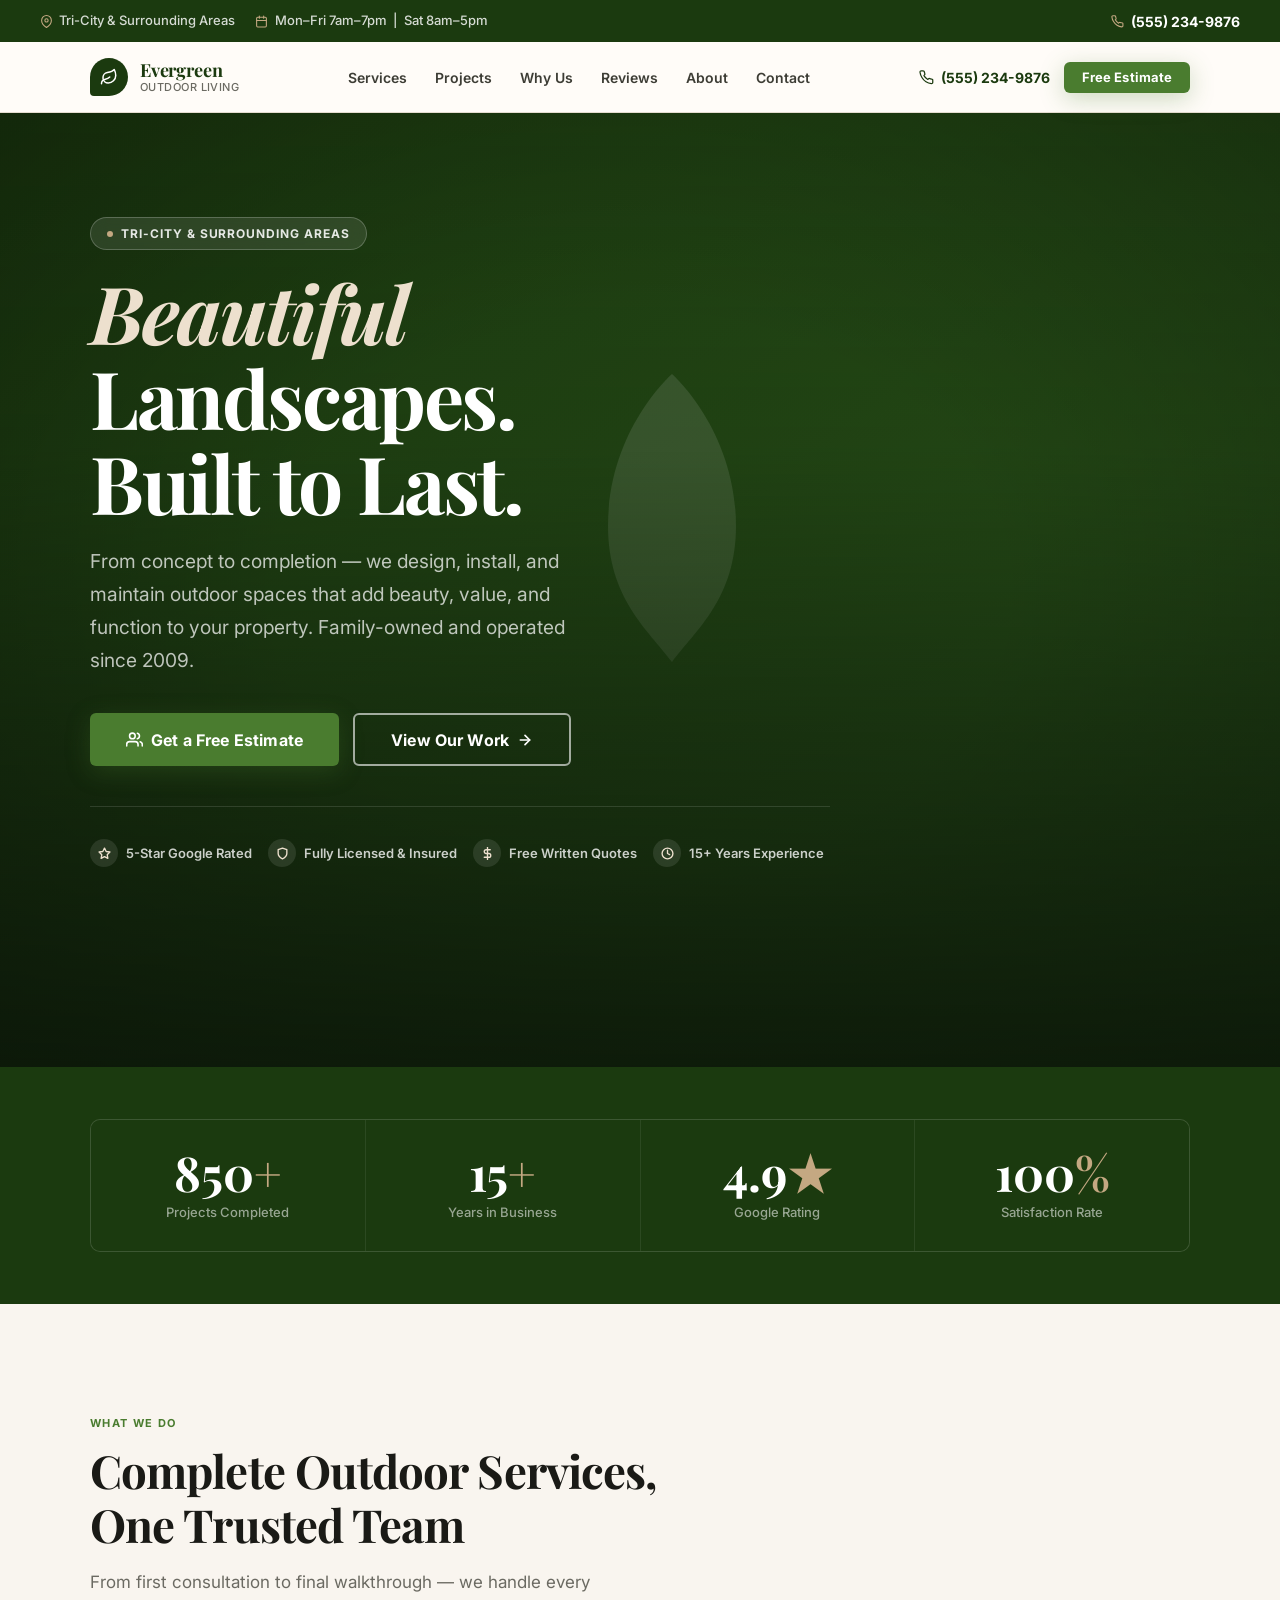
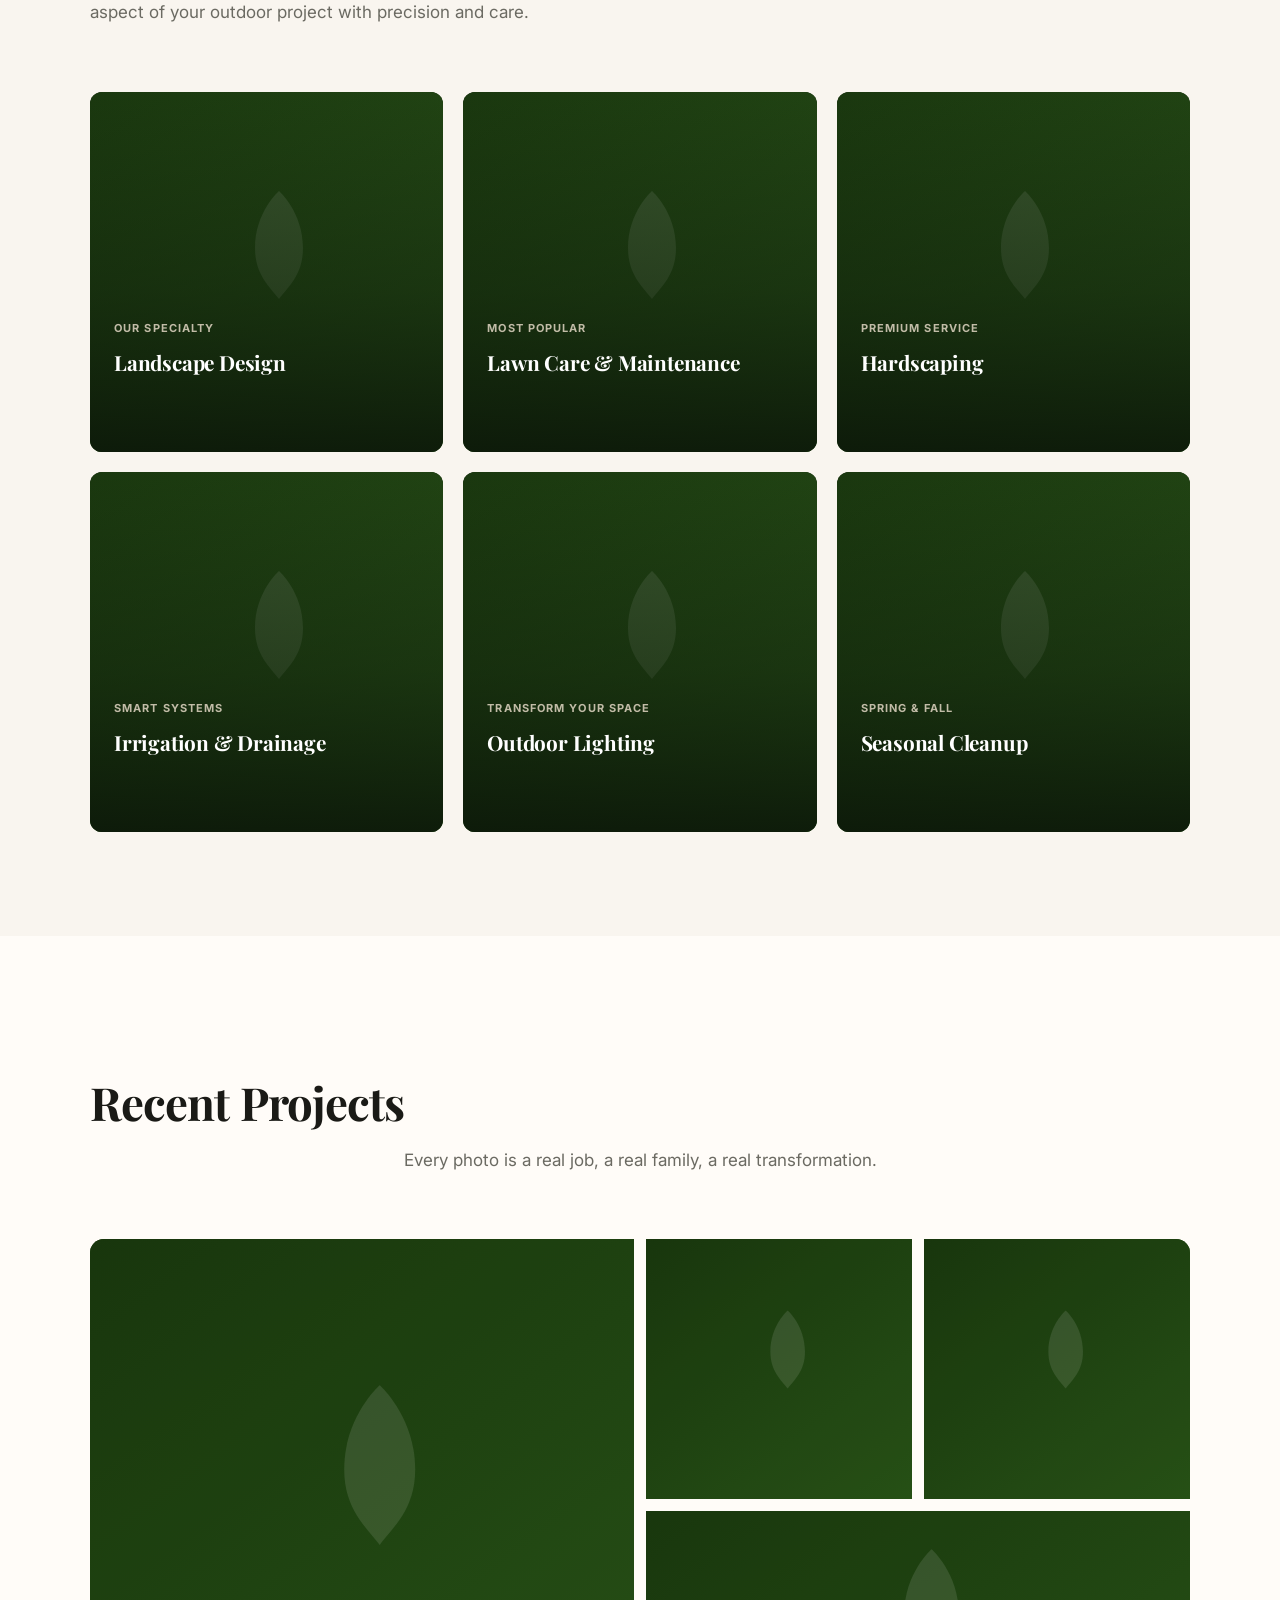
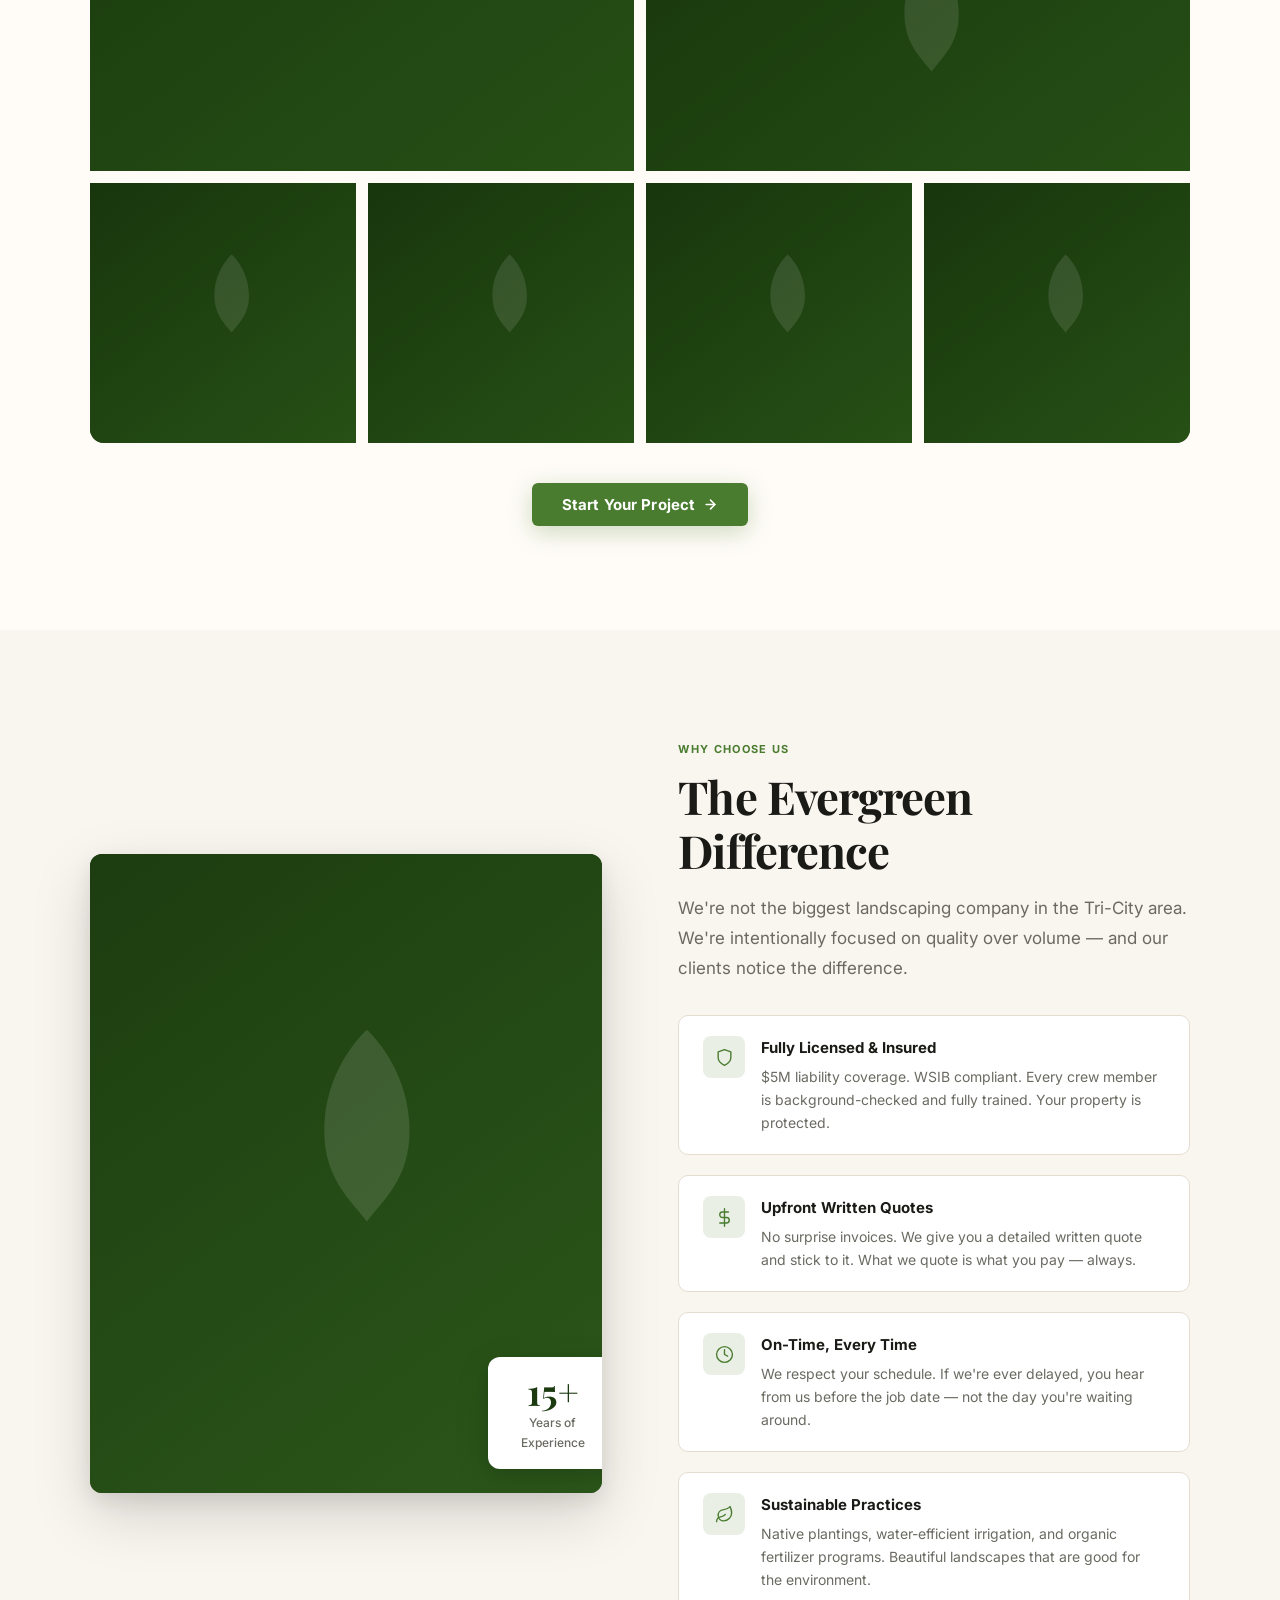
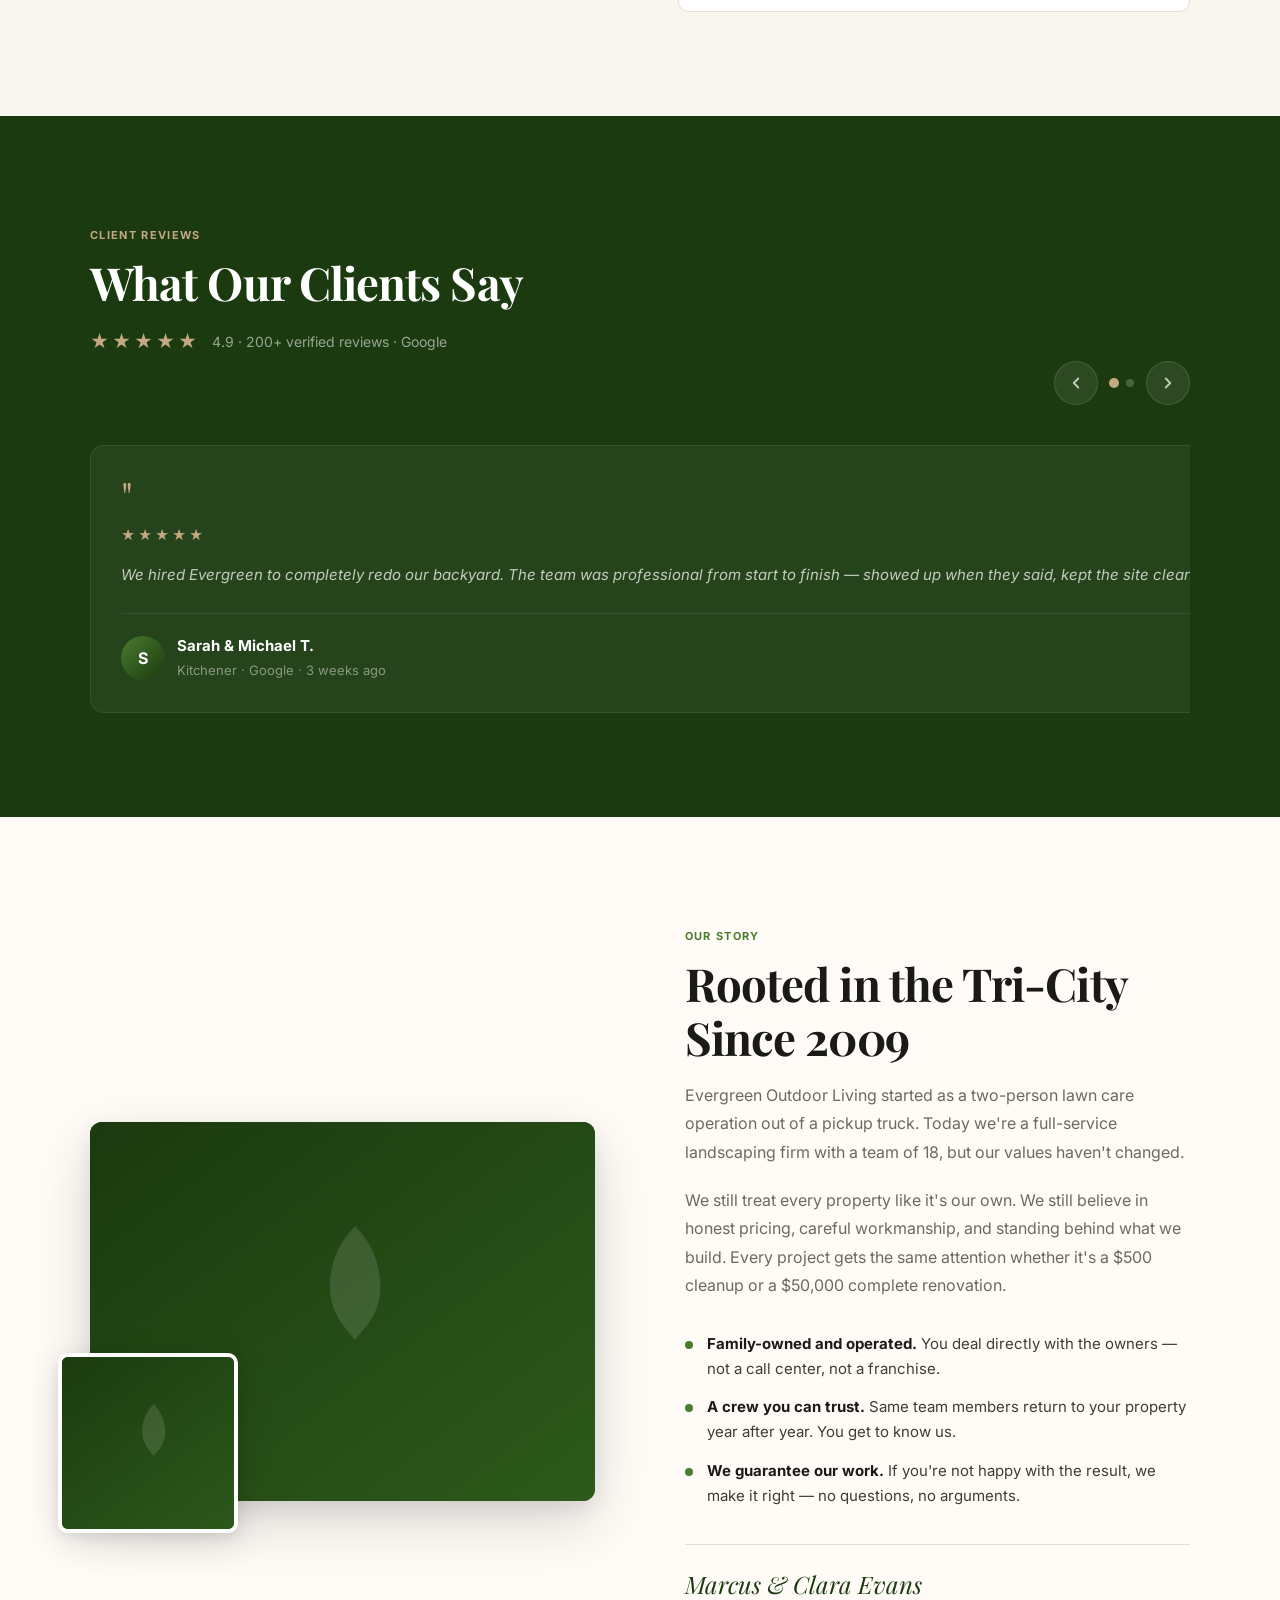
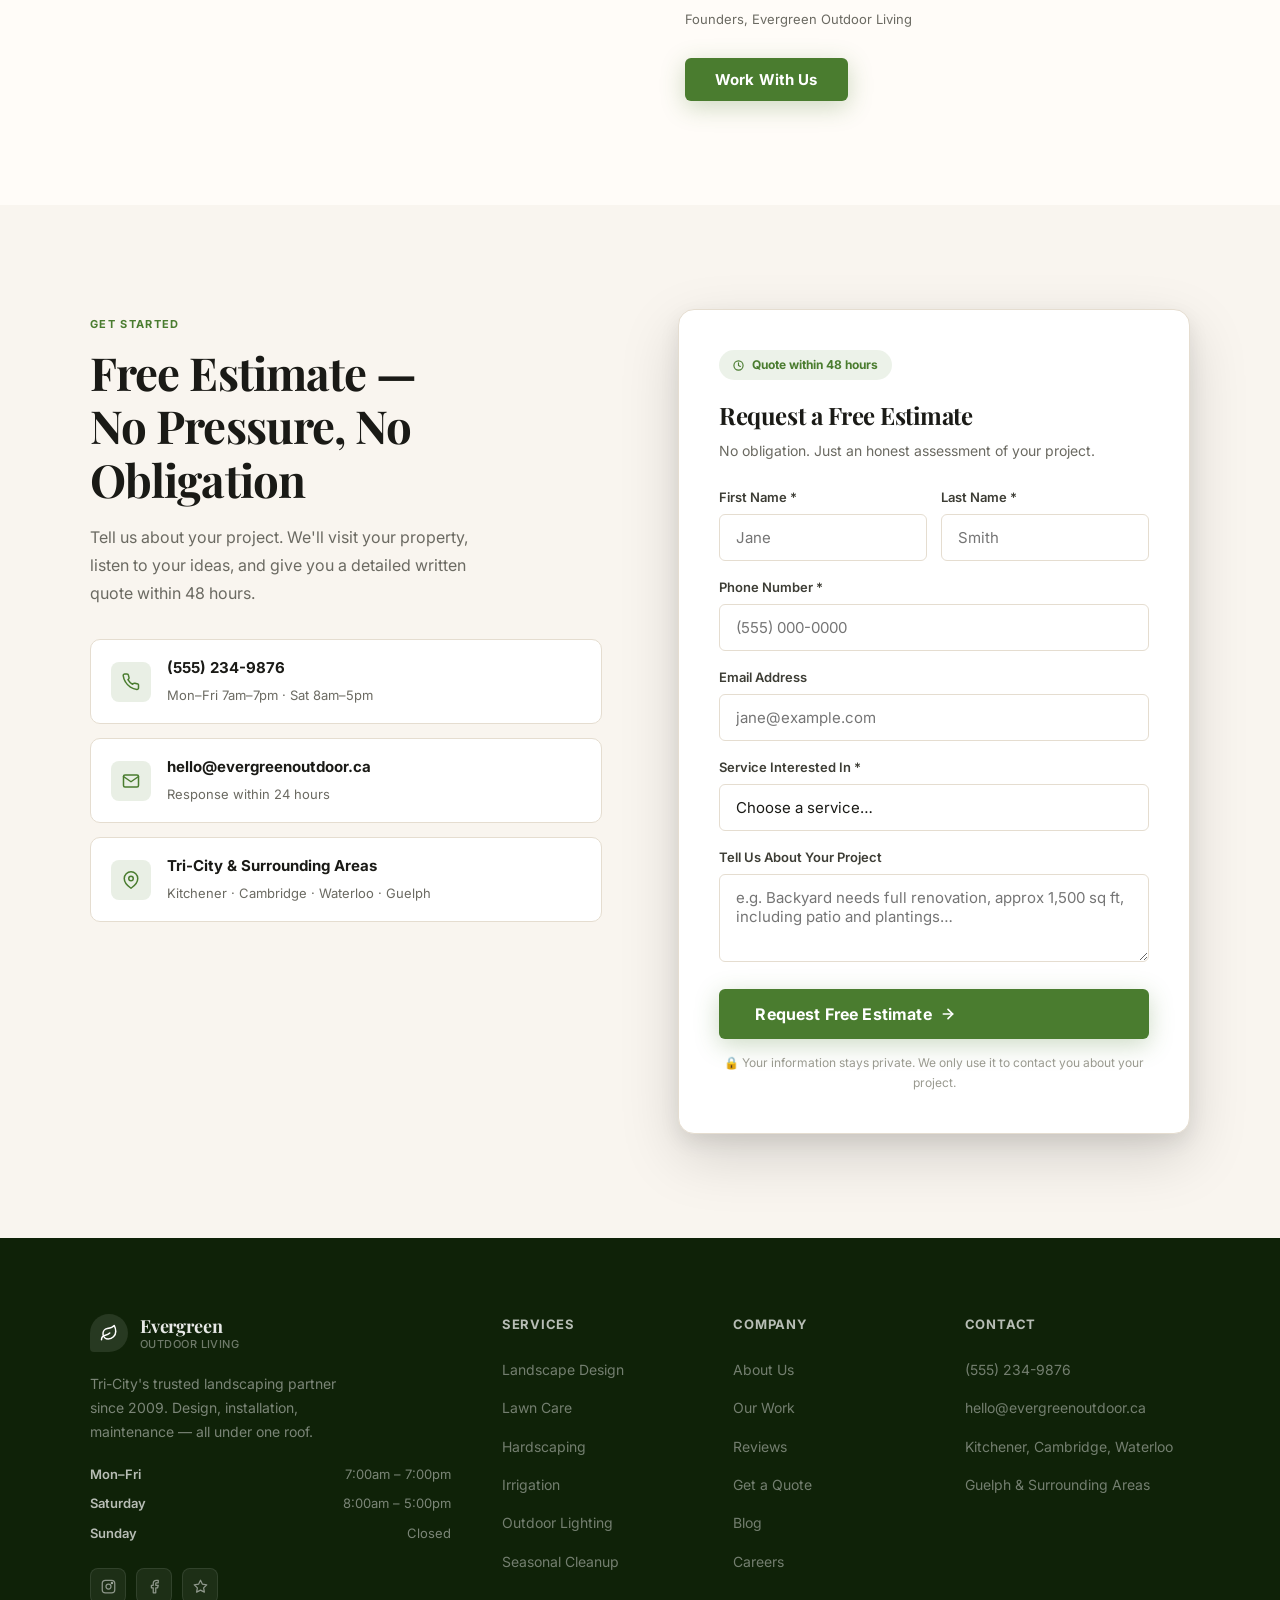
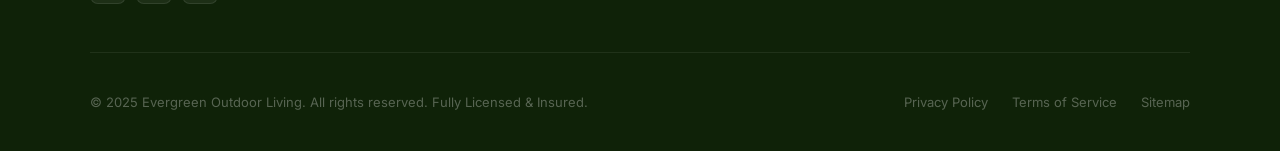
==== commit b92d1ff3: "feat: comprehensive image hardening — onerror fallbacks, container backgrounds, verified all 18 URLs" ====
--- a/index.html
+++ b/index.html
@@ -12,6 +12,17 @@
   <link rel="preconnect" href="https://fonts.gstatic.com" crossorigin>
 
   <link rel="stylesheet" href="styles.css" />
+  <!-- Image resilience: define before any <img onerror="imgFallback(this)"> so onerror fires even on fast loads -->
+  <script>
+    var IMG_FALLBACK = 'data:image/svg+xml,%3Csvg xmlns=%22http://www.w3.org/2000/svg%22 width=%22800%22 height=%22600%22%3E%3ClinearGradient id=%22g%22 x1=%220%25%22 y1=%220%25%22 x2=%22100%25%22 y2=%22100%25%22%3E%3Cstop offset=%220%25%22 stop-color=%22%231B3A0F%22/%3E%3Cstop offset=%22100%25%22 stop-color=%22%232d5a1b%22/%3E%3C/linearGradient%3E%3Crect width=%22800%22 height=%22600%22 fill=%22url(%23g)%22/%3E%3Cpath d=%22M380 260 C380 200 420 165 420 165 C420 165 460 200 460 260 C460 305 435 325 420 345 C405 325 380 305 380 260Z%22 fill=%22rgba(255,255,255,0.12)%22/%3E%3C/svg%3E';
+    function imgFallback(img) {
+      img.onerror = null;
+      img.src = IMG_FALLBACK;
+      img.style.objectFit = 'cover';
+      var p = img.parentElement;
+      if (p) p.style.background = 'linear-gradient(135deg,#1B3A0F 0%,#2d5a1b 100%)';
+    }
+  </script>
 </head>
 <body>
 
@@ -97,11 +108,10 @@
 <section id="hero" aria-labelledby="hero-h1">
   <div class="hero-bg">
     <img
-      src="https://images.unsplash.com/photo-1416879595882-3373a0480b5b?auto=format&fit=crop&w=1800&q=85"
+      src="https://images.pexels.com/photos/2079246/pexels-photo-2079246.jpeg?auto=compress&cs=tinysrgb&w=1800&h=900&dpr=1"
       alt="Beautifully landscaped garden with lush greenery and stone pathway"
       fetchpriority="high"
-      loading="eager"
-    />
+      loading="eager" onerror="imgFallback(this)">
   </div>
   <div class="hero-content">
     <div class="wrap">
@@ -196,7 +206,7 @@
     <div class="services-grid">
 
       <div class="service-card sr d1">
-        <img src="https://images.unsplash.com/photo-1558618666-fcd25c85cd64?auto=format&fit=crop&w=800&q=80" alt="Landscape design" loading="lazy" />
+        <img src="https://images.pexels.com/photos/1123972/pexels-photo-1123972.jpeg?auto=compress&cs=tinysrgb&w=800&h=534&dpr=1" alt="Landscape design" loading="lazy" onerror="imgFallback(this)">
         <div class="service-body">
           <div class="service-tag">Our Specialty</div>
           <h3>Landscape Design</h3>
@@ -209,7 +219,7 @@
       </div>
 
       <div class="service-card sr d2">
-        <img src="https://images.unsplash.com/photo-1585320806297-9794b3e4aaae?auto=format&fit=crop&w=800&q=80" alt="Lawn care and maintenance" loading="lazy" />
+        <img src="https://images.pexels.com/photos/1105019/pexels-photo-1105019.jpeg?auto=compress&cs=tinysrgb&w=800&h=534&dpr=1" alt="Lawn care and maintenance" loading="lazy" onerror="imgFallback(this)">
         <div class="service-body">
           <div class="service-tag">Most Popular</div>
           <h3>Lawn Care &amp; Maintenance</h3>
@@ -219,7 +229,7 @@
       </div>
 
       <div class="service-card sr d3">
-        <img src="https://images.unsplash.com/photo-1523301551780-cd17359a95d0?auto=format&fit=crop&w=800&q=80" alt="Hardscaping patio design" loading="lazy" />
+        <img src="https://images.pexels.com/photos/1109354/pexels-photo-1109354.jpeg?auto=compress&cs=tinysrgb&w=800&h=534&dpr=1" alt="Hardscaping patio design" loading="lazy" onerror="imgFallback(this)">
         <div class="service-body">
           <div class="service-tag">Premium Service</div>
           <h3>Hardscaping</h3>
@@ -229,7 +239,7 @@
       </div>
 
       <div class="service-card sr d2">
-        <img src="https://images.unsplash.com/photo-1471194402529-8e0f5a675de6?auto=format&fit=crop&w=800&q=80" alt="Irrigation and drainage systems" loading="lazy" />
+        <img src="https://images.pexels.com/photos/296230/pexels-photo-296230.jpeg?auto=compress&cs=tinysrgb&w=800&h=534&dpr=1" alt="Irrigation and drainage systems" loading="lazy" onerror="imgFallback(this)">
         <div class="service-body">
           <div class="service-tag">Smart Systems</div>
           <h3>Irrigation &amp; Drainage</h3>
@@ -239,7 +249,7 @@
       </div>
 
       <div class="service-card sr d3">
-        <img src="https://images.unsplash.com/photo-1528360983277-13d401cdc186?auto=format&fit=crop&w=800&q=80" alt="Outdoor landscape lighting" loading="lazy" />
+        <img src="https://images.pexels.com/photos/1566837/pexels-photo-1566837.jpeg?auto=compress&cs=tinysrgb&w=800&h=534&dpr=1" alt="Outdoor landscape lighting" loading="lazy" onerror="imgFallback(this)">
         <div class="service-body">
           <div class="service-tag">Transform Your Space</div>
           <h3>Outdoor Lighting</h3>
@@ -249,7 +259,7 @@
       </div>
 
       <div class="service-card sr d4">
-        <img src="https://images.unsplash.com/photo-1542725817-3a8bd3a6a34a?auto=format&fit=crop&w=800&q=80" alt="Seasonal cleanup" loading="lazy" />
+        <img src="https://images.pexels.com/photos/1036936/pexels-photo-1036936.jpeg?auto=compress&cs=tinysrgb&w=800&h=534&dpr=1" alt="Seasonal cleanup" loading="lazy" onerror="imgFallback(this)">
         <div class="service-body">
           <div class="service-tag">Spring &amp; Fall</div>
           <h3>Seasonal Cleanup</h3>
@@ -274,52 +284,52 @@
     </div>
 
     <div class="gallery-grid" id="gallery" role="list">
-      <div class="gallery-item featured sr" data-src="https://images.unsplash.com/photo-1599598425947-5202edd56bdb?auto=format&fit=crop&w=1200&q=85" data-caption="Full Backyard Transformation — Patio + Plantings" role="listitem">
-        <img src="https://images.unsplash.com/photo-1599598425947-5202edd56bdb?auto=format&fit=crop&w=900&q=80" alt="Backyard patio transformation" loading="lazy" />
+      <div class="gallery-item featured sr" data-src="https://images.pexels.com/photos/1453499/pexels-photo-1453499.jpeg?auto=compress&cs=tinysrgb&w=1200&h=800&dpr=1" data-caption="Full Backyard Transformation — Patio + Plantings" role="listitem">
+        <img src="https://images.pexels.com/photos/1453499/pexels-photo-1453499.jpeg?auto=compress&cs=tinysrgb&w=900&h=600&dpr=1" alt="Backyard patio transformation" loading="lazy" onerror="imgFallback(this)">
         <div class="gallery-overlay"><span class="gallery-label">Backyard Transformation</span></div>
         <div class="gallery-zoom" aria-hidden="true">
           <svg width="15" height="15" viewBox="0 0 24 24" fill="none" stroke="currentColor" stroke-width="2" stroke-linecap="round" stroke-linejoin="round"><circle cx="11" cy="11" r="8"/><line x1="21" y1="21" x2="16.65" y2="16.65"/></svg>
         </div>
       </div>
 
-      <div class="gallery-item sr d1" data-src="https://images.unsplash.com/photo-1570129477492-45c003edd2be?auto=format&fit=crop&w=900&q=85" data-caption="Outdoor Living Space — Stone Patio + Fire Pit" role="listitem">
-        <img src="https://images.unsplash.com/photo-1570129477492-45c003edd2be?auto=format&fit=crop&w=700&q=80" alt="Outdoor living space with stone patio" loading="lazy" />
+      <div class="gallery-item sr d1" data-src="https://images.pexels.com/photos/7018413/pexels-photo-7018413.jpeg?auto=compress&cs=tinysrgb&w=900&h=600&dpr=1" data-caption="Outdoor Living Space — Stone Patio + Fire Pit" role="listitem">
+        <img src="https://images.pexels.com/photos/7018413/pexels-photo-7018413.jpeg?auto=compress&cs=tinysrgb&w=700&h=467&dpr=1" alt="Outdoor living space with stone patio" loading="lazy" onerror="imgFallback(this)">
         <div class="gallery-overlay"><span class="gallery-label">Outdoor Living Space</span></div>
         <div class="gallery-zoom" aria-hidden="true"><svg width="15" height="15" viewBox="0 0 24 24" fill="none" stroke="currentColor" stroke-width="2" stroke-linecap="round" stroke-linejoin="round"><circle cx="11" cy="11" r="8"/><line x1="21" y1="21" x2="16.65" y2="16.65"/></svg></div>
       </div>
 
-      <div class="gallery-item sr d2" data-src="https://images.unsplash.com/photo-1558904541-efa843a96f01?auto=format&fit=crop&w=900&q=85" data-caption="Garden Path & Planting Beds" role="listitem">
-        <img src="https://images.unsplash.com/photo-1558904541-efa843a96f01?auto=format&fit=crop&w=700&q=80" alt="Garden pathway with stone and plants" loading="lazy" />
+      <div class="gallery-item sr d2" data-src="https://images.pexels.com/photos/1707820/pexels-photo-1707820.jpeg?auto=compress&cs=tinysrgb&w=900&h=600&dpr=1" data-caption="Garden Path & Planting Beds" role="listitem">
+        <img src="https://images.pexels.com/photos/1707820/pexels-photo-1707820.jpeg?auto=compress&cs=tinysrgb&w=700&h=467&dpr=1" alt="Garden pathway with stone and plants" loading="lazy" onerror="imgFallback(this)">
         <div class="gallery-overlay"><span class="gallery-label">Garden Path Design</span></div>
         <div class="gallery-zoom" aria-hidden="true"><svg width="15" height="15" viewBox="0 0 24 24" fill="none" stroke="currentColor" stroke-width="2" stroke-linecap="round" stroke-linejoin="round"><circle cx="11" cy="11" r="8"/><line x1="21" y1="21" x2="16.65" y2="16.65"/></svg></div>
       </div>
 
-      <div class="gallery-item wide sr d1" data-src="https://images.unsplash.com/photo-1564419320461-6870880221ad?auto=format&fit=crop&w=1200&q=85" data-caption="Front Yard Makeover — Curb Appeal Project" role="listitem">
-        <img src="https://images.unsplash.com/photo-1564419320461-6870880221ad?auto=format&fit=crop&w=900&q=80" alt="Front yard curb appeal landscaping" loading="lazy" />
+      <div class="gallery-item wide sr d1" data-src="https://images.pexels.com/photos/209315/pexels-photo-209315.jpeg?auto=compress&cs=tinysrgb&w=1200&h=800&dpr=1" data-caption="Front Yard Makeover — Curb Appeal Project" role="listitem">
+        <img src="https://images.pexels.com/photos/209315/pexels-photo-209315.jpeg?auto=compress&cs=tinysrgb&w=900&h=600&dpr=1" alt="Front yard curb appeal landscaping" loading="lazy" onerror="imgFallback(this)">
         <div class="gallery-overlay"><span class="gallery-label">Curb Appeal Makeover</span></div>
         <div class="gallery-zoom" aria-hidden="true"><svg width="15" height="15" viewBox="0 0 24 24" fill="none" stroke="currentColor" stroke-width="2" stroke-linecap="round" stroke-linejoin="round"><circle cx="11" cy="11" r="8"/><line x1="21" y1="21" x2="16.65" y2="16.65"/></svg></div>
       </div>
 
-      <div class="gallery-item sr d2" data-src="https://images.unsplash.com/photo-1584538348499-c9af42843e91?auto=format&fit=crop&w=900&q=85" data-caption="Interlock Patio — Natural Stone" role="listitem">
-        <img src="https://images.unsplash.com/photo-1584538348499-c9af42843e91?auto=format&fit=crop&w=700&q=80" alt="Interlocking stone patio installation" loading="lazy" />
+      <div class="gallery-item sr d2" data-src="https://images.pexels.com/photos/4503261/pexels-photo-4503261.jpeg?auto=compress&cs=tinysrgb&w=900&h=600&dpr=1" data-caption="Interlock Patio — Natural Stone" role="listitem">
+        <img src="https://images.pexels.com/photos/4503261/pexels-photo-4503261.jpeg?auto=compress&cs=tinysrgb&w=700&h=467&dpr=1" alt="Interlocking stone patio installation" loading="lazy" onerror="imgFallback(this)">
         <div class="gallery-overlay"><span class="gallery-label">Stone Patio</span></div>
         <div class="gallery-zoom" aria-hidden="true"><svg width="15" height="15" viewBox="0 0 24 24" fill="none" stroke="currentColor" stroke-width="2" stroke-linecap="round" stroke-linejoin="round"><circle cx="11" cy="11" r="8"/><line x1="21" y1="21" x2="16.65" y2="16.65"/></svg></div>
       </div>
 
-      <div class="gallery-item sr d3" data-src="https://images.unsplash.com/photo-1505765050516-f72dcac9c60e?auto=format&fit=crop&w=900&q=85" data-caption="Evening Garden Lighting Installation" role="listitem">
-        <img src="https://images.unsplash.com/photo-1505765050516-f72dcac9c60e?auto=format&fit=crop&w=700&q=80" alt="Evening outdoor landscape lighting" loading="lazy" />
+      <div class="gallery-item sr d3" data-src="https://images.pexels.com/photos/5824524/pexels-photo-5824524.jpeg?auto=compress&cs=tinysrgb&w=900&h=600&dpr=1" data-caption="Evening Garden Lighting Installation" role="listitem">
+        <img src="https://images.pexels.com/photos/5824524/pexels-photo-5824524.jpeg?auto=compress&cs=tinysrgb&w=700&h=467&dpr=1" alt="Evening outdoor landscape lighting" loading="lazy" onerror="imgFallback(this)">
         <div class="gallery-overlay"><span class="gallery-label">Landscape Lighting</span></div>
         <div class="gallery-zoom" aria-hidden="true"><svg width="15" height="15" viewBox="0 0 24 24" fill="none" stroke="currentColor" stroke-width="2" stroke-linecap="round" stroke-linejoin="round"><circle cx="11" cy="11" r="8"/><line x1="21" y1="21" x2="16.65" y2="16.65"/></svg></div>
       </div>
 
-      <div class="gallery-item sr d2" data-src="https://images.unsplash.com/photo-1499696010180-025ef6e1a8f9?auto=format&fit=crop&w=900&q=85" data-caption="Perennial Garden Design" role="listitem">
-        <img src="https://images.unsplash.com/photo-1499696010180-025ef6e1a8f9?auto=format&fit=crop&w=700&q=80" alt="Perennial garden design with flowers" loading="lazy" />
+      <div class="gallery-item sr d2" data-src="https://images.pexels.com/photos/906150/pexels-photo-906150.jpeg?auto=compress&cs=tinysrgb&w=900&h=600&dpr=1" data-caption="Perennial Garden Design" role="listitem">
+        <img src="https://images.pexels.com/photos/906150/pexels-photo-906150.jpeg?auto=compress&cs=tinysrgb&w=700&h=467&dpr=1" alt="Perennial garden design with flowers" loading="lazy" onerror="imgFallback(this)">
         <div class="gallery-overlay"><span class="gallery-label">Perennial Garden</span></div>
         <div class="gallery-zoom" aria-hidden="true"><svg width="15" height="15" viewBox="0 0 24 24" fill="none" stroke="currentColor" stroke-width="2" stroke-linecap="round" stroke-linejoin="round"><circle cx="11" cy="11" r="8"/><line x1="21" y1="21" x2="16.65" y2="16.65"/></svg></div>
       </div>
 
-      <div class="gallery-item sr d3" data-src="https://images.unsplash.com/photo-1598977648869-2fca8e42d920?auto=format&fit=crop&w=900&q=85" data-caption="Retaining Wall + Tiered Garden Beds" role="listitem">
-        <img src="https://images.unsplash.com/photo-1598977648869-2fca8e42d920?auto=format&fit=crop&w=700&q=80" alt="Retaining wall and tiered garden beds" loading="lazy" />
+      <div class="gallery-item sr d3" data-src="https://images.pexels.com/photos/4503268/pexels-photo-4503268.jpeg?auto=compress&cs=tinysrgb&w=900&h=600&dpr=1" data-caption="Retaining Wall + Tiered Garden Beds" role="listitem">
+        <img src="https://images.pexels.com/photos/4503268/pexels-photo-4503268.jpeg?auto=compress&cs=tinysrgb&w=700&h=467&dpr=1" alt="Retaining wall and tiered garden beds" loading="lazy" onerror="imgFallback(this)">
         <div class="gallery-overlay"><span class="gallery-label">Retaining Wall</span></div>
         <div class="gallery-zoom" aria-hidden="true"><svg width="15" height="15" viewBox="0 0 24 24" fill="none" stroke="currentColor" stroke-width="2" stroke-linecap="round" stroke-linejoin="round"><circle cx="11" cy="11" r="8"/><line x1="21" y1="21" x2="16.65" y2="16.65"/></svg></div>
       </div>
@@ -342,10 +352,9 @@
     <div class="why-grid">
       <div class="why-img sr">
         <img
-          src="https://images.unsplash.com/photo-1600596542815-ffad4c1539a9?auto=format&fit=crop&w=800&q=80"
+          src="https://images.pexels.com/photos/1036936/pexels-photo-1036936.jpeg?auto=compress&cs=tinysrgb&w=700&h=900&dpr=1"
           alt="Professional landscaping crew at work"
-          loading="lazy"
-        />
+          loading="lazy" onerror="imgFallback(this)">
         <div class="why-img-badge">
           <div class="big">15+</div>
           <div class="sm">Years of<br>Experience</div>
@@ -508,17 +517,15 @@
       <div class="about-img-stack sr">
         <div class="about-img-main">
           <img
-            src="https://images.unsplash.com/photo-1592150621744-aca64f48394a?auto=format&fit=crop&w=800&q=80"
+            src="https://images.pexels.com/photos/4488180/pexels-photo-4488180.jpeg?auto=compress&cs=tinysrgb&w=800&h=600&dpr=1"
             alt="Evergreen Outdoor Living landscaping crew at work"
-            loading="lazy"
-          />
+            loading="lazy" onerror="imgFallback(this)">
         </div>
         <div class="about-img-accent">
           <img
-            src="https://images.unsplash.com/photo-1416879595882-3373a0480b5b?auto=format&fit=crop&w=400&q=75"
+            src="https://images.pexels.com/photos/129733/pexels-photo-129733.jpeg?auto=compress&cs=tinysrgb&w=400&h=400&dpr=1"
             alt="Beautiful garden detail"
-            loading="lazy"
-          />
+            loading="lazy" onerror="imgFallback(this)">
         </div>
       </div>
       <div>
@@ -744,7 +751,7 @@
   <button class="lb-nav lb-prev" id="lb-prev" aria-label="Previous image">
     <svg width="18" height="18" viewBox="0 0 24 24" fill="none" stroke="currentColor" stroke-width="2.5" stroke-linecap="round" stroke-linejoin="round"><polyline points="15 18 9 12 15 6"/></svg>
   </button>
-  <img id="lb-img" src="" alt="" />
+  <img id="lb-img" src="" alt="" onerror="imgFallback(this)">
   <button class="lb-nav lb-next" id="lb-next" aria-label="Next image">
     <svg width="18" height="18" viewBox="0 0 24 24" fill="none" stroke="currentColor" stroke-width="2.5" stroke-linecap="round" stroke-linejoin="round"><polyline points="9 18 15 12 9 6"/></svg>
   </button>
--- a/styles.css
+++ b/styles.css
@@ -1314,3 +1314,37 @@
   .testimonial-card { min-width: 90%; }
   #topbar { justify-content: center; }
 }
+
+/* ─────────────────────────────────────────────
+   IMAGE RESILIENCE — fallback backgrounds
+   Show a branded green gradient if any image fails
+───────────────────────────────────────────── */
+.hero-bg {
+  background: linear-gradient(160deg, #0a1408 0%, #1B3A0F 50%, #2d5a1b 100%);
+}
+.service-card {
+  background: linear-gradient(160deg, #111f0c 0%, #1B3A0F 100%) !important;
+}
+.gallery-item {
+  background: linear-gradient(160deg, #111f0c 0%, #1a3010 100%);
+}
+.why-img {
+  background: linear-gradient(160deg, #1B3A0F 0%, #2d5a1b 100%);
+  border-radius: 12px;
+  overflow: hidden;
+}
+.about-img-main {
+  background: linear-gradient(160deg, #1B3A0F 0%, #2d5a1b 100%);
+  border-radius: 12px;
+  overflow: hidden;
+}
+.about-img-accent {
+  background: linear-gradient(160deg, #2d5a1b 0%, #1B3A0F 100%);
+}
+
+/* Ensure image containers never collapse to zero height */
+.service-card { min-height: 240px; }
+.gallery-item { min-height: 180px; }
+.why-img img  { min-height: 200px; }
+.about-img-main img { min-height: 200px; }
+.about-img-accent img { min-height: 120px; }
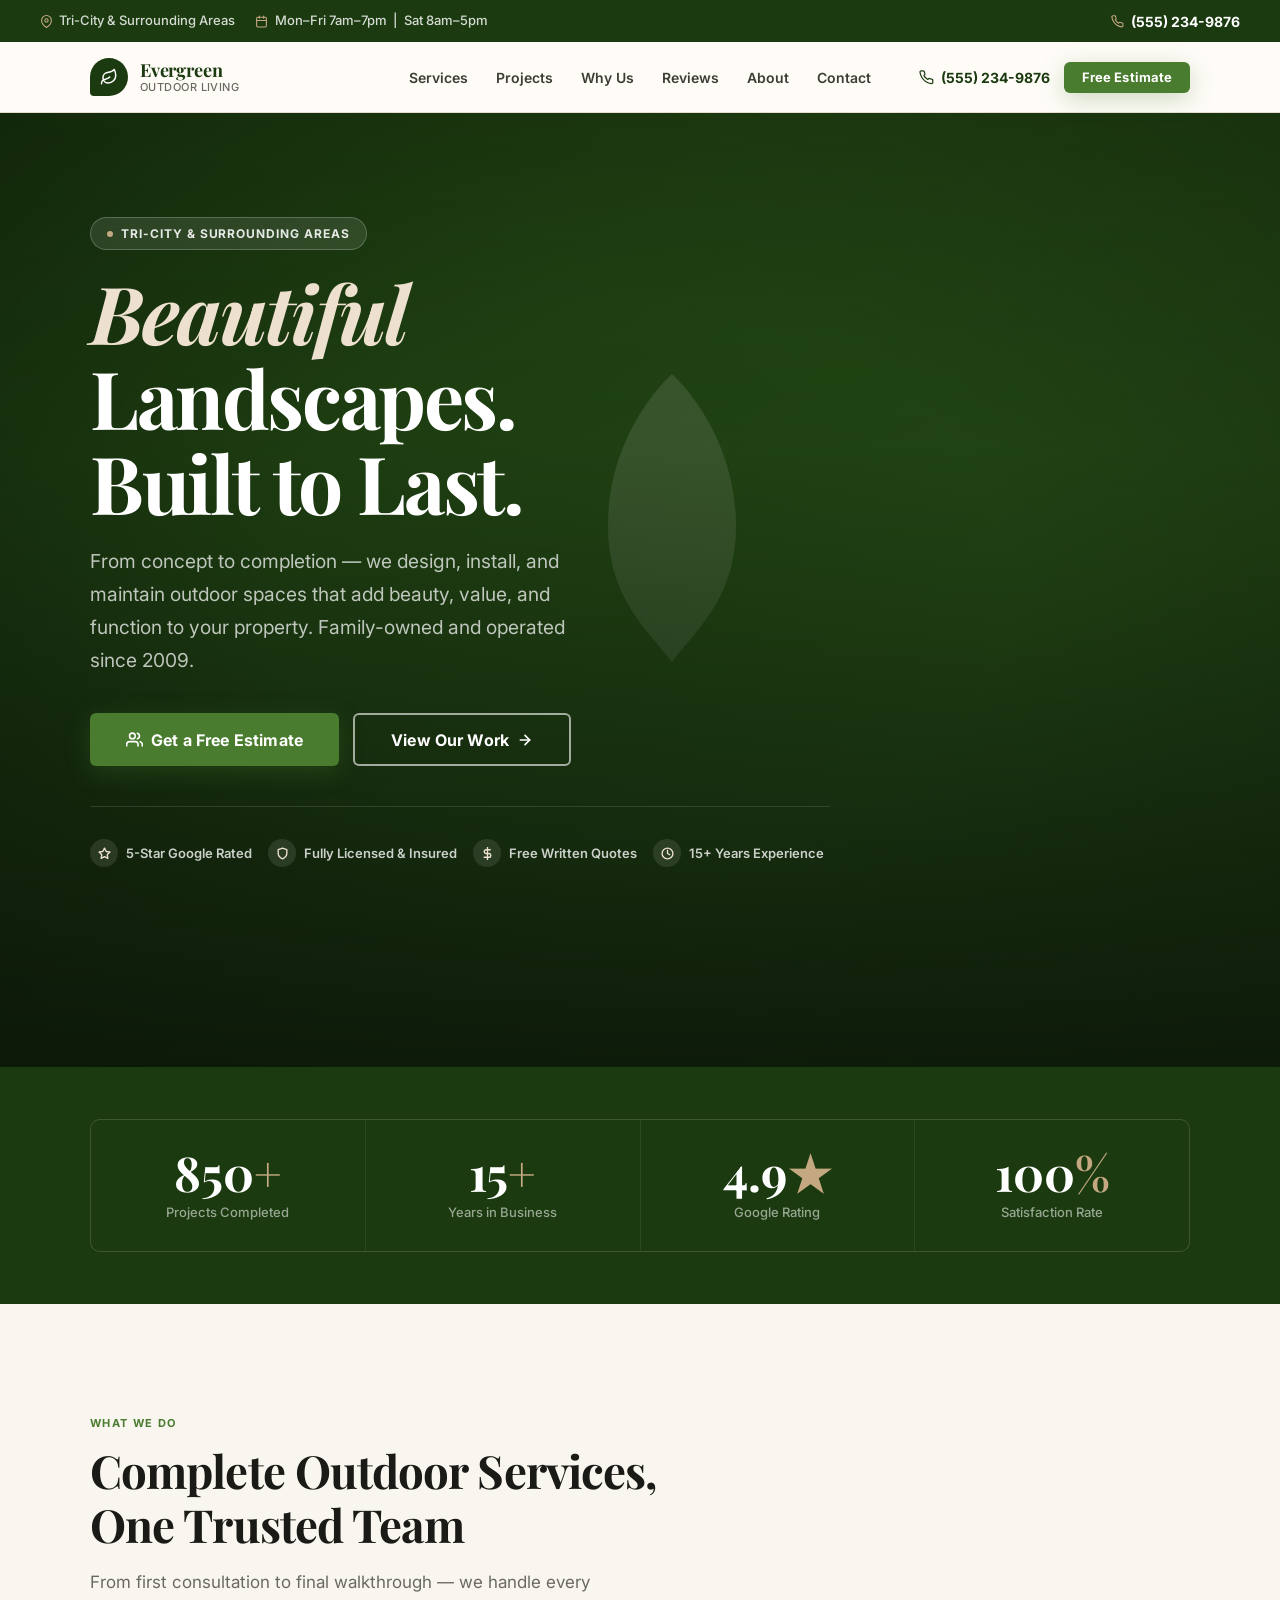
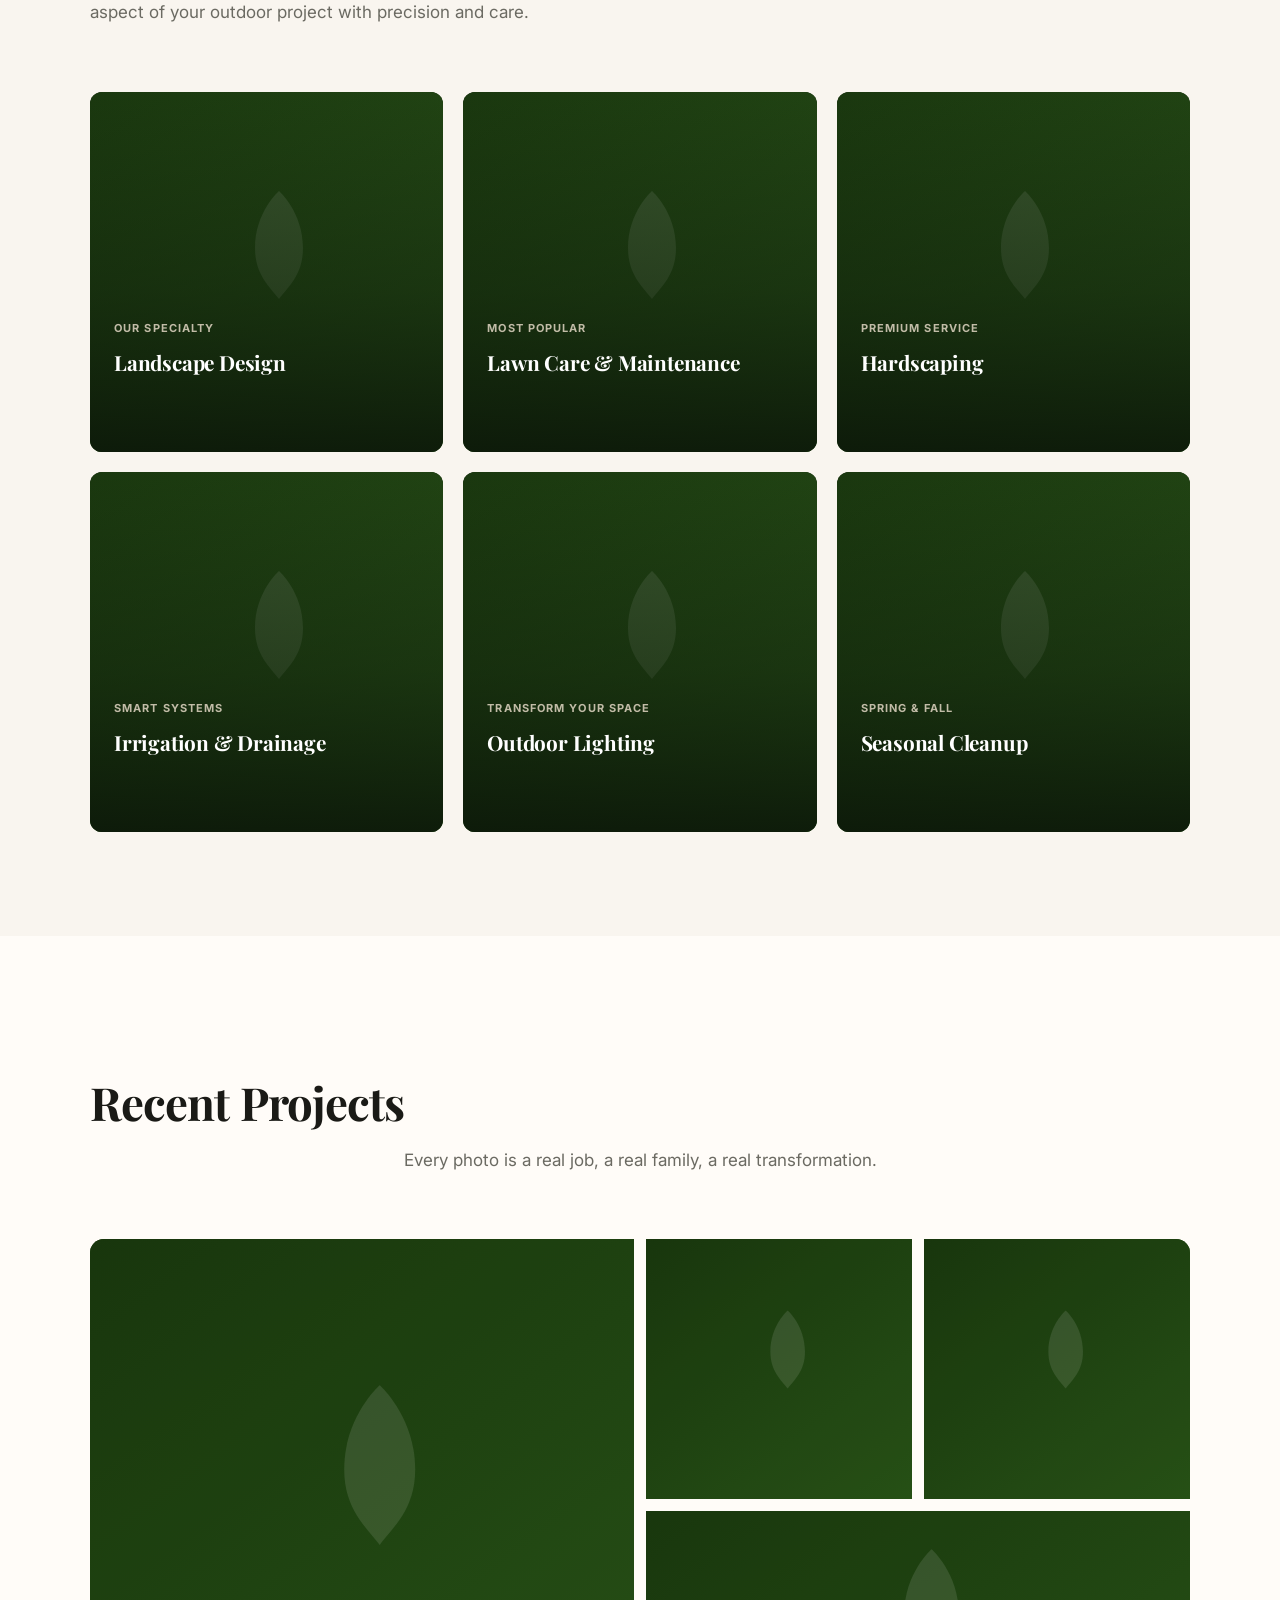
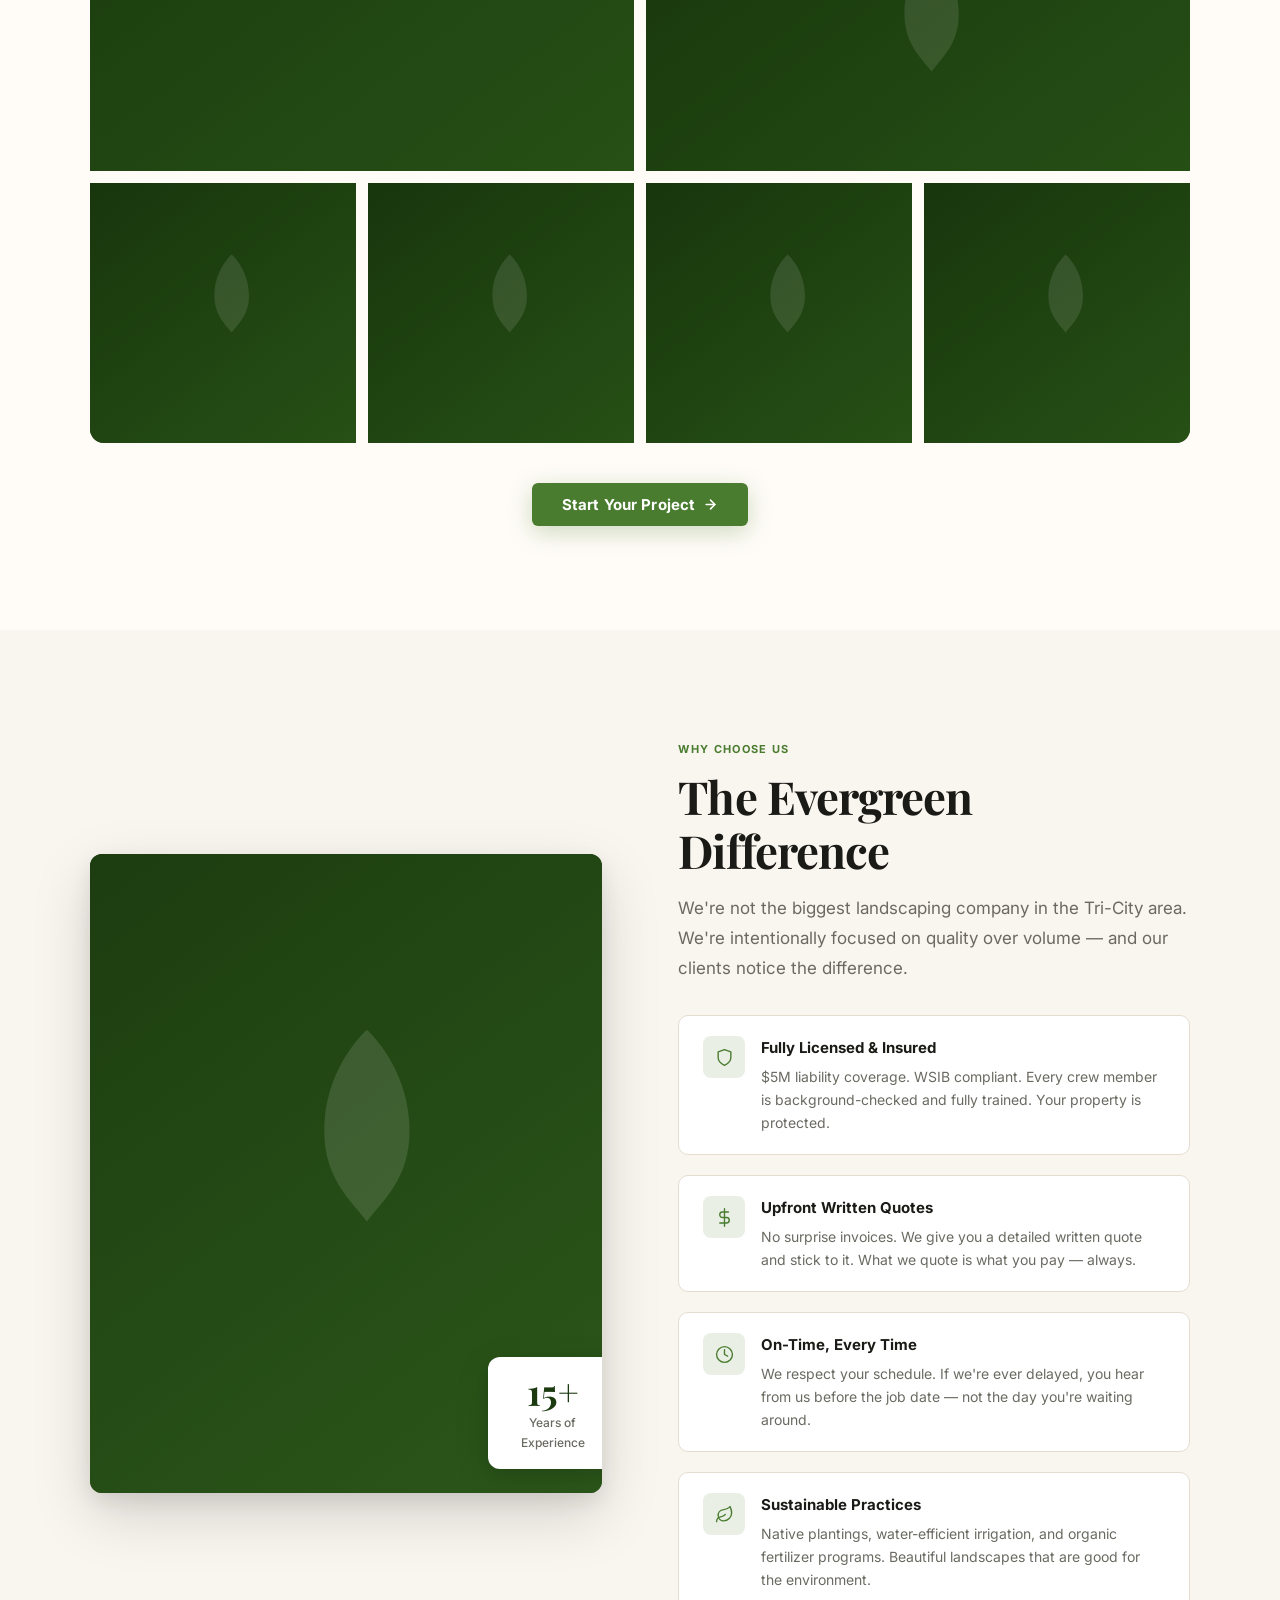
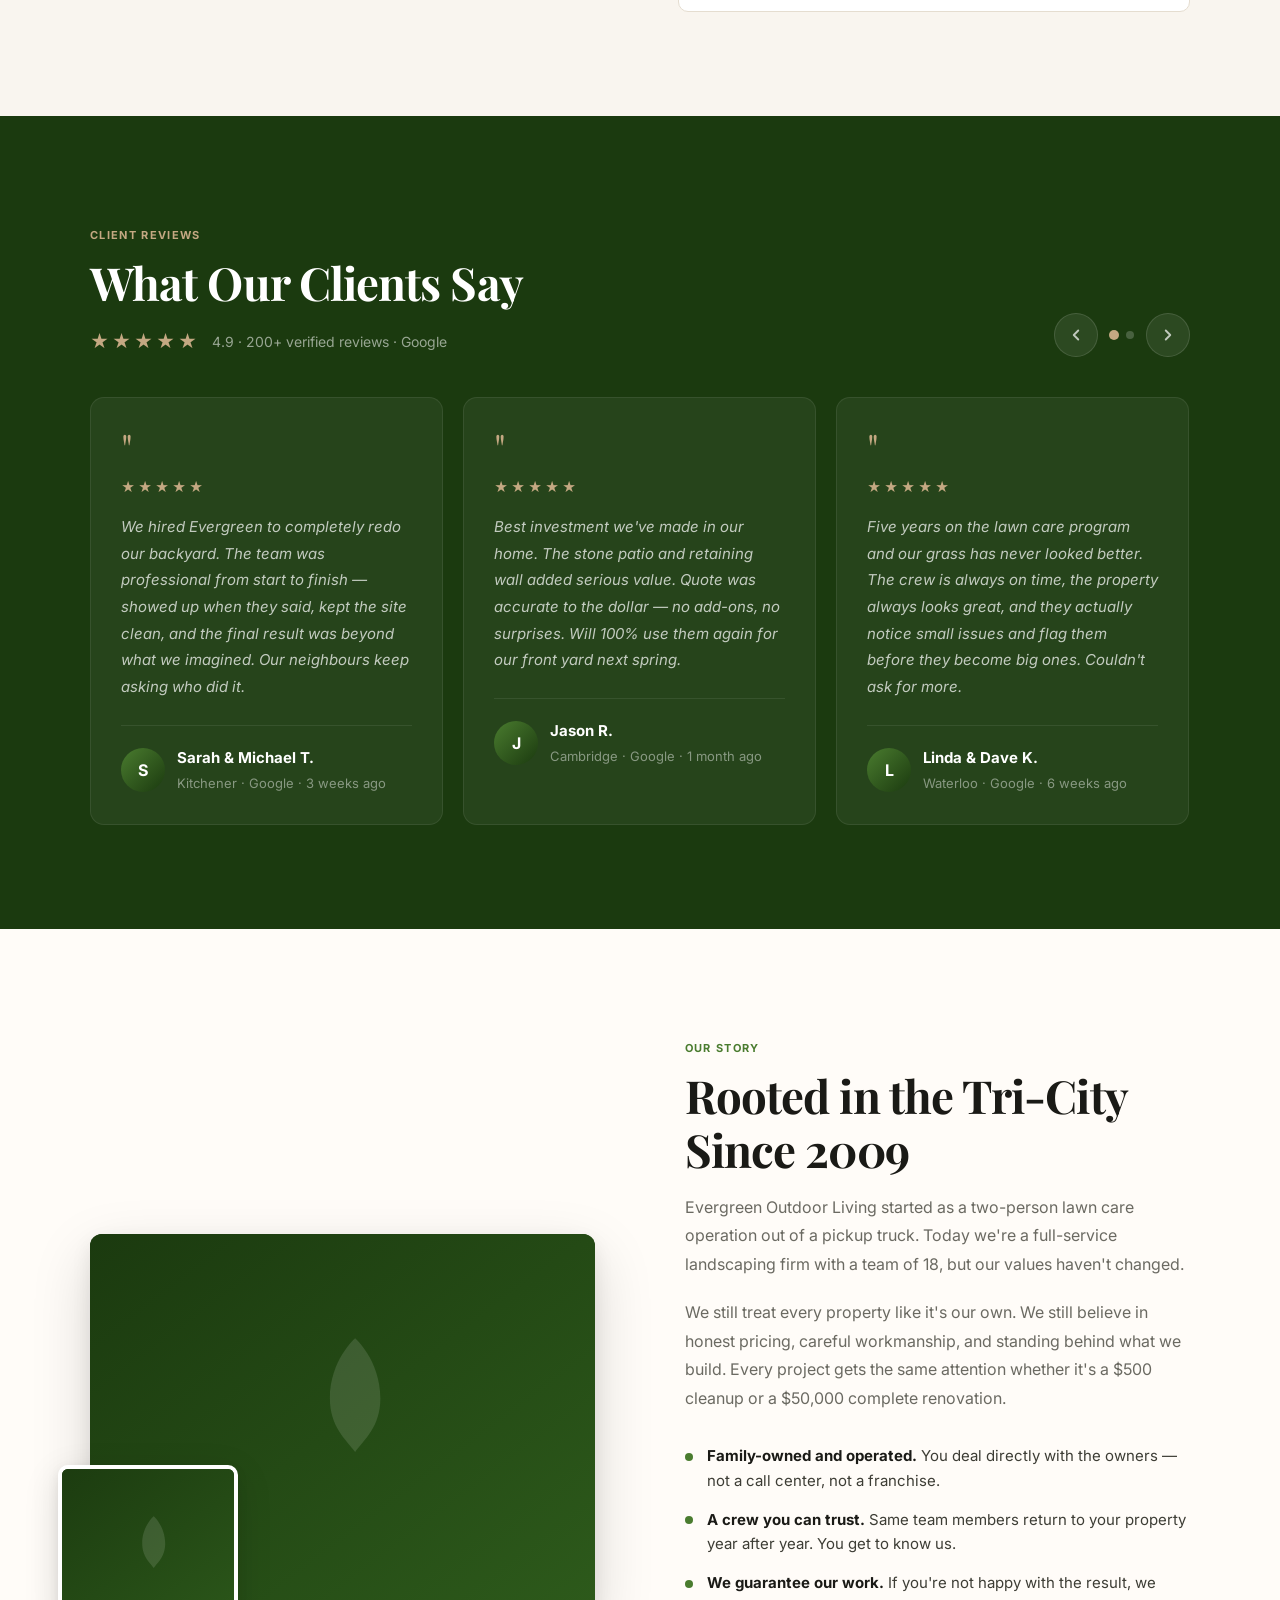
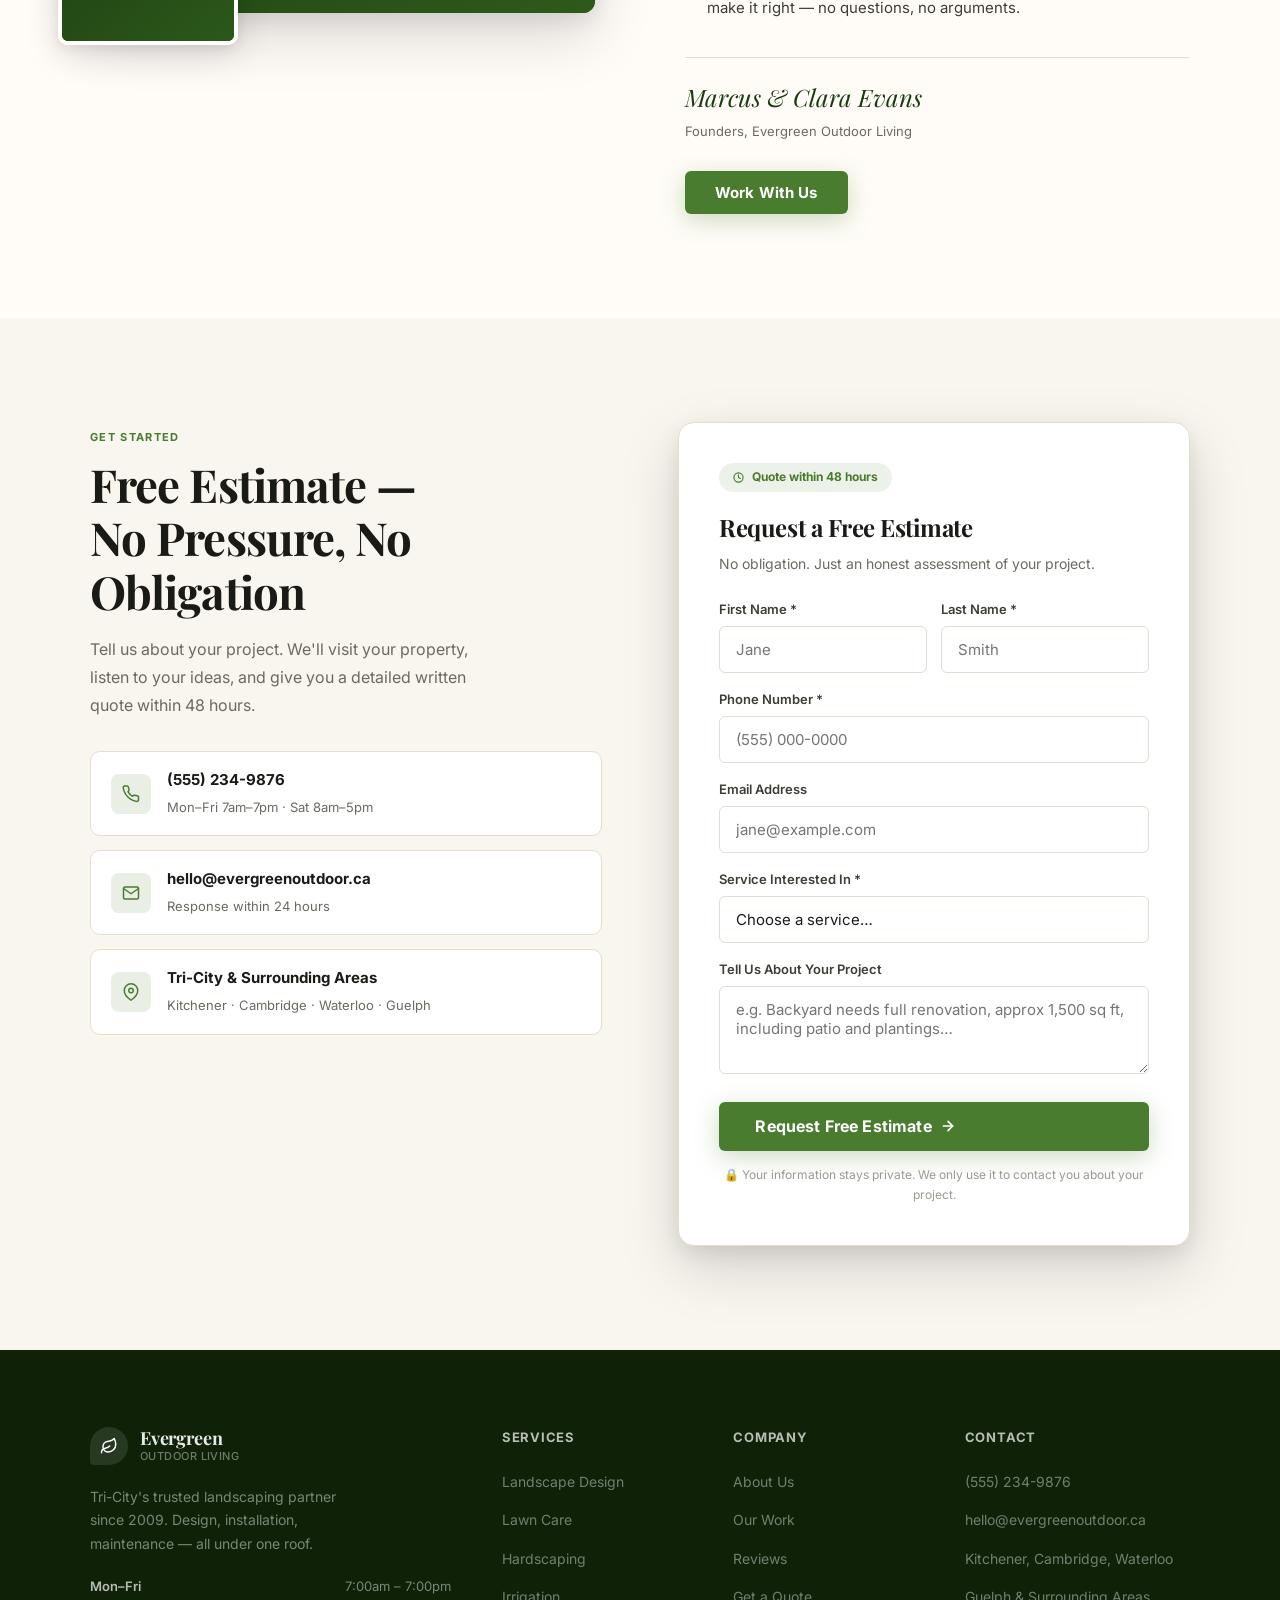
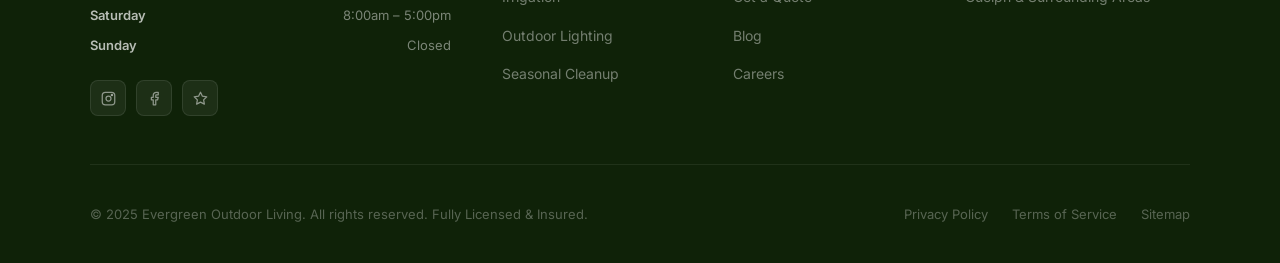
==== commit e377f19a: "fix: replace all wrong images; fix carousel flex overflow; remove translateY hovers; CSS Grid nav; s" ====
--- a/index.html
+++ b/index.html
@@ -108,8 +108,8 @@
 <section id="hero" aria-labelledby="hero-h1">
   <div class="hero-bg">
     <img
-      src="https://images.pexels.com/photos/2079246/pexels-photo-2079246.jpeg?auto=compress&cs=tinysrgb&w=1800&h=900&dpr=1"
-      alt="Beautifully landscaped garden with lush greenery and stone pathway"
+      src="https://images.pexels.com/photos/167699/pexels-photo-167699.jpeg?auto=compress&cs=tinysrgb&w=1800&h=900&dpr=1"
+      alt="Lush green landscape with mature trees and natural outdoor beauty"
       fetchpriority="high"
       loading="eager" onerror="imgFallback(this)">
   </div>
@@ -206,7 +206,7 @@
     <div class="services-grid">
 
       <div class="service-card sr d1">
-        <img src="https://images.pexels.com/photos/1123972/pexels-photo-1123972.jpeg?auto=compress&cs=tinysrgb&w=800&h=534&dpr=1" alt="Landscape design" loading="lazy" onerror="imgFallback(this)">
+        <img src="https://images.pexels.com/photos/4503263/pexels-photo-4503263.jpeg?auto=compress&cs=tinysrgb&w=800&h=534&dpr=1" alt="Landscape design — hands preparing garden soil for planting" loading="lazy" onerror="imgFallback(this)">
         <div class="service-body">
           <div class="service-tag">Our Specialty</div>
           <h3>Landscape Design</h3>
@@ -219,7 +219,7 @@
       </div>
 
       <div class="service-card sr d2">
-        <img src="https://images.pexels.com/photos/1105019/pexels-photo-1105019.jpeg?auto=compress&cs=tinysrgb&w=800&h=534&dpr=1" alt="Lawn care and maintenance" loading="lazy" onerror="imgFallback(this)">
+        <img src="https://images.pexels.com/photos/1453499/pexels-photo-1453499.jpeg?auto=compress&cs=tinysrgb&w=800&h=534&dpr=1" alt="Lawn care — professional maintaining a residential backyard lawn" loading="lazy" onerror="imgFallback(this)">
         <div class="service-body">
           <div class="service-tag">Most Popular</div>
           <h3>Lawn Care &amp; Maintenance</h3>
@@ -229,7 +229,7 @@
       </div>
 
       <div class="service-card sr d3">
-        <img src="https://images.pexels.com/photos/1109354/pexels-photo-1109354.jpeg?auto=compress&cs=tinysrgb&w=800&h=534&dpr=1" alt="Hardscaping patio design" loading="lazy" onerror="imgFallback(this)">
+        <img src="https://images.pexels.com/photos/296230/pexels-photo-296230.jpeg?auto=compress&cs=tinysrgb&w=800&h=534&dpr=1" alt="Hardscaping installation — ground preparation for patio and stonework" loading="lazy" onerror="imgFallback(this)">
         <div class="service-body">
           <div class="service-tag">Premium Service</div>
           <h3>Hardscaping</h3>
@@ -239,7 +239,7 @@
       </div>
 
       <div class="service-card sr d2">
-        <img src="https://images.pexels.com/photos/296230/pexels-photo-296230.jpeg?auto=compress&cs=tinysrgb&w=800&h=534&dpr=1" alt="Irrigation and drainage systems" loading="lazy" onerror="imgFallback(this)">
+        <img src="https://images.pexels.com/photos/4503268/pexels-photo-4503268.jpeg?auto=compress&cs=tinysrgb&w=800&h=534&dpr=1" alt="Irrigation — watering garden plants and maintaining healthy growth" loading="lazy" onerror="imgFallback(this)">
         <div class="service-body">
           <div class="service-tag">Smart Systems</div>
           <h3>Irrigation &amp; Drainage</h3>
@@ -249,7 +249,7 @@
       </div>
 
       <div class="service-card sr d3">
-        <img src="https://images.pexels.com/photos/1566837/pexels-photo-1566837.jpeg?auto=compress&cs=tinysrgb&w=800&h=534&dpr=1" alt="Outdoor landscape lighting" loading="lazy" onerror="imgFallback(this)">
+        <img src="https://images.pexels.com/photos/1379636/pexels-photo-1379636.jpeg?auto=compress&cs=tinysrgb&w=800&h=534&dpr=1" alt="Outdoor garden with autumn foliage — seasonal outdoor living space" loading="lazy" onerror="imgFallback(this)">
         <div class="service-body">
           <div class="service-tag">Transform Your Space</div>
           <h3>Outdoor Lighting</h3>
@@ -259,7 +259,7 @@
       </div>
 
       <div class="service-card sr d4">
-        <img src="https://images.pexels.com/photos/1036936/pexels-photo-1036936.jpeg?auto=compress&cs=tinysrgb&w=800&h=534&dpr=1" alt="Seasonal cleanup" loading="lazy" onerror="imgFallback(this)">
+        <img src="https://images.pexels.com/photos/4503275/pexels-photo-4503275.jpeg?auto=compress&cs=tinysrgb&w=800&h=534&dpr=1" alt="Seasonal cleanup — precision pruning and plant trimming" loading="lazy" onerror="imgFallback(this)">
         <div class="service-body">
           <div class="service-tag">Spring &amp; Fall</div>
           <h3>Seasonal Cleanup</h3>
@@ -284,29 +284,29 @@
     </div>
 
     <div class="gallery-grid" id="gallery" role="list">
-      <div class="gallery-item featured sr" data-src="https://images.pexels.com/photos/1453499/pexels-photo-1453499.jpeg?auto=compress&cs=tinysrgb&w=1200&h=800&dpr=1" data-caption="Full Backyard Transformation — Patio + Plantings" role="listitem">
-        <img src="https://images.pexels.com/photos/1453499/pexels-photo-1453499.jpeg?auto=compress&cs=tinysrgb&w=900&h=600&dpr=1" alt="Backyard patio transformation" loading="lazy" onerror="imgFallback(this)">
-        <div class="gallery-overlay"><span class="gallery-label">Backyard Transformation</span></div>
+      <div class="gallery-item featured sr" data-src="https://images.pexels.com/photos/1453499/pexels-photo-1453499.jpeg?auto=compress&cs=tinysrgb&w=1200&h=800&dpr=1" data-caption="Full Lawn Care &amp; Backyard Maintenance — Guelph" role="listitem">
+        <img src="https://images.pexels.com/photos/1453499/pexels-photo-1453499.jpeg?auto=compress&cs=tinysrgb&w=900&h=600&dpr=1" alt="Professional lawn care and maintenance in a residential backyard" loading="lazy" onerror="imgFallback(this)">
+        <div class="gallery-overlay"><span class="gallery-label">Lawn Care Project</span></div>
         <div class="gallery-zoom" aria-hidden="true">
           <svg width="15" height="15" viewBox="0 0 24 24" fill="none" stroke="currentColor" stroke-width="2" stroke-linecap="round" stroke-linejoin="round"><circle cx="11" cy="11" r="8"/><line x1="21" y1="21" x2="16.65" y2="16.65"/></svg>
         </div>
       </div>
 
-      <div class="gallery-item sr d1" data-src="https://images.pexels.com/photos/7018413/pexels-photo-7018413.jpeg?auto=compress&cs=tinysrgb&w=900&h=600&dpr=1" data-caption="Outdoor Living Space — Stone Patio + Fire Pit" role="listitem">
-        <img src="https://images.pexels.com/photos/7018413/pexels-photo-7018413.jpeg?auto=compress&cs=tinysrgb&w=700&h=467&dpr=1" alt="Outdoor living space with stone patio" loading="lazy" onerror="imgFallback(this)">
-        <div class="gallery-overlay"><span class="gallery-label">Outdoor Living Space</span></div>
+      <div class="gallery-item sr d1" data-src="https://images.pexels.com/photos/4503272/pexels-photo-4503272.jpeg?auto=compress&cs=tinysrgb&w=900&h=600&dpr=1" data-caption="Professional Landscaper — Design &amp; Installation" role="listitem">
+        <img src="https://images.pexels.com/photos/4503272/pexels-photo-4503272.jpeg?auto=compress&cs=tinysrgb&w=700&h=467&dpr=1" alt="Professional landscaper with tools and apron" loading="lazy" onerror="imgFallback(this)">
+        <div class="gallery-overlay"><span class="gallery-label">Professional Team</span></div>
         <div class="gallery-zoom" aria-hidden="true"><svg width="15" height="15" viewBox="0 0 24 24" fill="none" stroke="currentColor" stroke-width="2" stroke-linecap="round" stroke-linejoin="round"><circle cx="11" cy="11" r="8"/><line x1="21" y1="21" x2="16.65" y2="16.65"/></svg></div>
       </div>
 
-      <div class="gallery-item sr d2" data-src="https://images.pexels.com/photos/1707820/pexels-photo-1707820.jpeg?auto=compress&cs=tinysrgb&w=900&h=600&dpr=1" data-caption="Garden Path & Planting Beds" role="listitem">
-        <img src="https://images.pexels.com/photos/1707820/pexels-photo-1707820.jpeg?auto=compress&cs=tinysrgb&w=700&h=467&dpr=1" alt="Garden pathway with stone and plants" loading="lazy" onerror="imgFallback(this)">
-        <div class="gallery-overlay"><span class="gallery-label">Garden Path Design</span></div>
+      <div class="gallery-item sr d2" data-src="https://images.pexels.com/photos/906150/pexels-photo-906150.jpeg?auto=compress&cs=tinysrgb&w=900&h=600&dpr=1" data-caption="Perennial Garden — Flowering Baskets &amp; Beds" role="listitem">
+        <img src="https://images.pexels.com/photos/906150/pexels-photo-906150.jpeg?auto=compress&cs=tinysrgb&w=700&h=467&dpr=1" alt="Beautiful flowering garden baskets with pink blooms" loading="lazy" onerror="imgFallback(this)">
+        <div class="gallery-overlay"><span class="gallery-label">Perennial Garden</span></div>
         <div class="gallery-zoom" aria-hidden="true"><svg width="15" height="15" viewBox="0 0 24 24" fill="none" stroke="currentColor" stroke-width="2" stroke-linecap="round" stroke-linejoin="round"><circle cx="11" cy="11" r="8"/><line x1="21" y1="21" x2="16.65" y2="16.65"/></svg></div>
       </div>
 
-      <div class="gallery-item wide sr d1" data-src="https://images.pexels.com/photos/209315/pexels-photo-209315.jpeg?auto=compress&cs=tinysrgb&w=1200&h=800&dpr=1" data-caption="Front Yard Makeover — Curb Appeal Project" role="listitem">
-        <img src="https://images.pexels.com/photos/209315/pexels-photo-209315.jpeg?auto=compress&cs=tinysrgb&w=900&h=600&dpr=1" alt="Front yard curb appeal landscaping" loading="lazy" onerror="imgFallback(this)">
-        <div class="gallery-overlay"><span class="gallery-label">Curb Appeal Makeover</span></div>
+      <div class="gallery-item wide sr d1" data-src="https://images.pexels.com/photos/209315/pexels-photo-209315.jpeg?auto=compress&cs=tinysrgb&w=1200&h=800&dpr=1" data-caption="Curb Appeal — Residential Landscaping &amp; Exterior" role="listitem">
+        <img src="https://images.pexels.com/photos/209315/pexels-photo-209315.jpeg?auto=compress&cs=tinysrgb&w=900&h=600&dpr=1" alt="Residential home with manicured front yard landscaping" loading="lazy" onerror="imgFallback(this)">
+        <div class="gallery-overlay"><span class="gallery-label">Curb Appeal Project</span></div>
         <div class="gallery-zoom" aria-hidden="true"><svg width="15" height="15" viewBox="0 0 24 24" fill="none" stroke="currentColor" stroke-width="2" stroke-linecap="round" stroke-linejoin="round"><circle cx="11" cy="11" r="8"/><line x1="21" y1="21" x2="16.65" y2="16.65"/></svg></div>
       </div>
 
@@ -316,21 +316,21 @@
         <div class="gallery-zoom" aria-hidden="true"><svg width="15" height="15" viewBox="0 0 24 24" fill="none" stroke="currentColor" stroke-width="2" stroke-linecap="round" stroke-linejoin="round"><circle cx="11" cy="11" r="8"/><line x1="21" y1="21" x2="16.65" y2="16.65"/></svg></div>
       </div>
 
-      <div class="gallery-item sr d3" data-src="https://images.pexels.com/photos/5824524/pexels-photo-5824524.jpeg?auto=compress&cs=tinysrgb&w=900&h=600&dpr=1" data-caption="Evening Garden Lighting Installation" role="listitem">
-        <img src="https://images.pexels.com/photos/5824524/pexels-photo-5824524.jpeg?auto=compress&cs=tinysrgb&w=700&h=467&dpr=1" alt="Evening outdoor landscape lighting" loading="lazy" onerror="imgFallback(this)">
-        <div class="gallery-overlay"><span class="gallery-label">Landscape Lighting</span></div>
+      <div class="gallery-item sr d3" data-src="https://images.pexels.com/photos/1379636/pexels-photo-1379636.jpeg?auto=compress&cs=tinysrgb&w=900&h=600&dpr=1" data-caption="Fall Garden Cleanup &amp; Seasonal Maintenance" role="listitem">
+        <img src="https://images.pexels.com/photos/1379636/pexels-photo-1379636.jpeg?auto=compress&cs=tinysrgb&w=700&h=467&dpr=1" alt="Colourful autumn garden with seasonal foliage" loading="lazy" onerror="imgFallback(this)">
+        <div class="gallery-overlay"><span class="gallery-label">Fall Cleanup</span></div>
         <div class="gallery-zoom" aria-hidden="true"><svg width="15" height="15" viewBox="0 0 24 24" fill="none" stroke="currentColor" stroke-width="2" stroke-linecap="round" stroke-linejoin="round"><circle cx="11" cy="11" r="8"/><line x1="21" y1="21" x2="16.65" y2="16.65"/></svg></div>
       </div>
 
-      <div class="gallery-item sr d2" data-src="https://images.pexels.com/photos/906150/pexels-photo-906150.jpeg?auto=compress&cs=tinysrgb&w=900&h=600&dpr=1" data-caption="Perennial Garden Design" role="listitem">
-        <img src="https://images.pexels.com/photos/906150/pexels-photo-906150.jpeg?auto=compress&cs=tinysrgb&w=700&h=467&dpr=1" alt="Perennial garden design with flowers" loading="lazy" onerror="imgFallback(this)">
-        <div class="gallery-overlay"><span class="gallery-label">Perennial Garden</span></div>
+      <div class="gallery-item sr d2" data-src="https://images.pexels.com/photos/4503263/pexels-photo-4503263.jpeg?auto=compress&cs=tinysrgb&w=900&h=600&dpr=1" data-caption="Garden Installation — Planting &amp; Soil Preparation" role="listitem">
+        <img src="https://images.pexels.com/photos/4503263/pexels-photo-4503263.jpeg?auto=compress&cs=tinysrgb&w=700&h=467&dpr=1" alt="Hands carefully planting in fresh garden soil" loading="lazy" onerror="imgFallback(this)">
+        <div class="gallery-overlay"><span class="gallery-label">Garden Installation</span></div>
         <div class="gallery-zoom" aria-hidden="true"><svg width="15" height="15" viewBox="0 0 24 24" fill="none" stroke="currentColor" stroke-width="2" stroke-linecap="round" stroke-linejoin="round"><circle cx="11" cy="11" r="8"/><line x1="21" y1="21" x2="16.65" y2="16.65"/></svg></div>
       </div>
 
-      <div class="gallery-item sr d3" data-src="https://images.pexels.com/photos/4503268/pexels-photo-4503268.jpeg?auto=compress&cs=tinysrgb&w=900&h=600&dpr=1" data-caption="Retaining Wall + Tiered Garden Beds" role="listitem">
-        <img src="https://images.pexels.com/photos/4503268/pexels-photo-4503268.jpeg?auto=compress&cs=tinysrgb&w=700&h=467&dpr=1" alt="Retaining wall and tiered garden beds" loading="lazy" onerror="imgFallback(this)">
-        <div class="gallery-overlay"><span class="gallery-label">Retaining Wall</span></div>
+      <div class="gallery-item sr d3" data-src="https://images.pexels.com/photos/1105017/pexels-photo-1105017.jpeg?auto=compress&cs=tinysrgb&w=900&h=600&dpr=1" data-caption="Spring Planting — New Seedlings &amp; Garden Prep" role="listitem">
+        <img src="https://images.pexels.com/photos/1105017/pexels-photo-1105017.jpeg?auto=compress&cs=tinysrgb&w=700&h=467&dpr=1" alt="Young seedlings in pots ready for spring garden planting" loading="lazy" onerror="imgFallback(this)">
+        <div class="gallery-overlay"><span class="gallery-label">Spring Plantings</span></div>
         <div class="gallery-zoom" aria-hidden="true"><svg width="15" height="15" viewBox="0 0 24 24" fill="none" stroke="currentColor" stroke-width="2" stroke-linecap="round" stroke-linejoin="round"><circle cx="11" cy="11" r="8"/><line x1="21" y1="21" x2="16.65" y2="16.65"/></svg></div>
       </div>
     </div>
@@ -352,8 +352,8 @@
     <div class="why-grid">
       <div class="why-img sr">
         <img
-          src="https://images.pexels.com/photos/1036936/pexels-photo-1036936.jpeg?auto=compress&cs=tinysrgb&w=700&h=900&dpr=1"
-          alt="Professional landscaping crew at work"
+          src="https://images.pexels.com/photos/4503272/pexels-photo-4503272.jpeg?auto=compress&cs=tinysrgb&w=700&h=900&dpr=1"
+          alt="Professional landscaper with tools ready for outdoor work"
           loading="lazy" onerror="imgFallback(this)">
         <div class="why-img-badge">
           <div class="big">15+</div>
@@ -517,14 +517,14 @@
       <div class="about-img-stack sr">
         <div class="about-img-main">
           <img
-            src="https://images.pexels.com/photos/4488180/pexels-photo-4488180.jpeg?auto=compress&cs=tinysrgb&w=800&h=600&dpr=1"
-            alt="Evergreen Outdoor Living landscaping crew at work"
+            src="https://images.pexels.com/photos/1453499/pexels-photo-1453499.jpeg?auto=compress&cs=tinysrgb&w=800&h=600&dpr=1"
+            alt="Evergreen Outdoor Living team maintaining a client's backyard"
             loading="lazy" onerror="imgFallback(this)">
         </div>
         <div class="about-img-accent">
           <img
-            src="https://images.pexels.com/photos/129733/pexels-photo-129733.jpeg?auto=compress&cs=tinysrgb&w=400&h=400&dpr=1"
-            alt="Beautiful garden detail"
+            src="https://images.pexels.com/photos/906150/pexels-photo-906150.jpeg?auto=compress&cs=tinysrgb&w=400&h=400&dpr=1"
+            alt="Beautiful flowering garden basket detail"
             loading="lazy" onerror="imgFallback(this)">
         </div>
       </div>
--- a/styles.css
+++ b/styles.css
@@ -49,7 +49,13 @@
 
 /* ── Reset ── */
 *, *::before, *::after { box-sizing: border-box; margin: 0; padding: 0; }
-html { scroll-behavior: smooth; -webkit-text-size-adjust: 100%; font-size: 16px; }
+html {
+  scroll-behavior: smooth;
+  -webkit-text-size-adjust: 100%;
+  font-size: 16px;
+  /* Compensate for sticky header (70px) + topbar (~41px) so anchor links land correctly */
+  scroll-padding-top: calc(70px + 41px + 12px);
+}
 body {
   font-family: var(--fb);
   color: var(--text);
@@ -122,7 +128,6 @@
 .btn-primary:hover {
   background: var(--forest-md);
   box-shadow: var(--sh-s-lg);
-  transform: translateY(-2px);
 }
 .btn-outline {
   background: transparent;
@@ -132,7 +137,7 @@
 .btn-outline:hover {
   background: rgba(255,255,255,.12);
   border-color: #fff;
-  transform: translateY(-2px);
+  box-shadow: 0 6px 20px rgba(0,0,0,.18);
 }
 .btn-outline-dk {
   background: transparent;
@@ -141,7 +146,7 @@
 }
 .btn-outline-dk:hover {
   background: var(--sage-gl);
-  transform: translateY(-1px);
+  box-shadow: var(--sh-sm);
 }
 .btn-stone {
   background: var(--stone);
@@ -150,7 +155,7 @@
 }
 .btn-stone:hover {
   background: var(--bark);
-  transform: translateY(-2px);
+  box-shadow: 0 10px 30px rgba(196,168,130,.45);
 }
 .btn-lg { padding: 1.05rem 2.25rem; font-size: 1rem; }
 .btn-sm { padding: .55rem 1.1rem; font-size: .8125rem; }
@@ -246,11 +251,24 @@
   background: rgba(255,252,248,.99);
 }
 .hdr-inner {
-  display: flex;
+  display: flex; /* mobile default: flex with space-between */
   align-items: center;
   justify-content: space-between;
   height: 70px;
   gap: 1.5rem;
+}
+@media (min-width: 821px) {
+  /* CSS Grid: 1fr auto 1fr — logo left, nav perfectly centered, CTA right.
+     Works regardless of logo/CTA width asymmetry. */
+  .hdr-inner {
+    display: grid;
+    grid-template-columns: 1fr auto 1fr;
+    justify-content: normal;
+    gap: 0;
+  }
+  .hdr-inner > .logo    { grid-column: 1; justify-self: start; }
+  .hdr-inner > .desktop-nav { grid-column: 2; }
+  .hdr-inner > .hdr-right   { grid-column: 3; justify-self: end; }
 }
 .logo {
   display: flex;
@@ -829,7 +847,7 @@
 .why-benefit:hover {
   box-shadow: var(--sh-md);
   border-color: var(--sage-gl);
-  transform: translateX(4px);
+  /* No transform — shadow-only hover prevents layout shifts */
 }
 .why-benefit-icon {
   width: 42px; height: 42px;
@@ -866,20 +884,32 @@
   align-items: center;
   gap: .75rem;
   margin-top: .875rem;
-  margin-bottom: 3rem;
+  margin-bottom: 0; /* was 3rem — removed dead space between rating and cards */
 }
 .stars { color: var(--stone); font-size: 1.15rem; letter-spacing: 3px; }
 .rating-text { font-size: .875rem; color: rgba(255,255,255,.55); }
 /* Carousel */
 .carousel-wrap { position: relative; }
-.carousel-track-outer { overflow: hidden; }
+.carousel-track-outer {
+  /* overflow-x:clip + overflow-y:visible: clips horizontal overflow without
+     creating a scroll box, while allowing card box-shadows to show vertically.
+     The clip keyword is excluded from the coercion rule that forces visible→auto. */
+  overflow-x: clip;
+  overflow-y: visible;
+  width: 100%; /* definite width so flex-basis % resolves correctly on cards */
+}
 .carousel-track {
   display: flex;
   gap: 1.25rem;
   transition: transform .55s var(--ease);
 }
 .testimonial-card {
-  min-width: calc(33.333% - .85rem);
+  /* flex:0 0 ... uses flex-basis resolution (against track's 100% block width).
+     min-width:calc(33.333%-...) was resolving against wrong ancestor (~1767px).
+     min-width:0 overrides browser's default min-width:auto on flex items. */
+  flex: 0 0 calc(33.333% - .85rem);
+  min-width: 0;
+  max-width: calc(33.333% - .85rem);
   background: rgba(255,255,255,.05);
   border: 1px solid rgba(255,255,255,.08);
   border-radius: 14px;
@@ -1288,7 +1318,11 @@
   .gallery-grid  { grid-template-columns: repeat(3, 1fr); }
   .gallery-grid .featured { grid-column: span 1; grid-row: span 1; }
   .gallery-grid .wide     { grid-column: span 1; }
-  .testimonial-card { min-width: calc(50% - .625rem); }
+  .testimonial-card {
+    flex: 0 0 calc(50% - .625rem);
+    min-width: 0;
+    max-width: calc(50% - .625rem);
+  }
 }
 @media (max-width: 820px) {
   .why-grid   { grid-template-columns: 1fr; }
@@ -1311,7 +1345,7 @@
   .hero-ctas .btn { width: 100%; justify-content: center; }
   .form-row { grid-template-columns: 1fr; }
   .footer-grid { grid-template-columns: 1fr; }
-  .testimonial-card { min-width: 90%; }
+  .testimonial-card { flex: 0 0 90%; min-width: 0; max-width: 90%; }
   #topbar { justify-content: center; }
 }
 
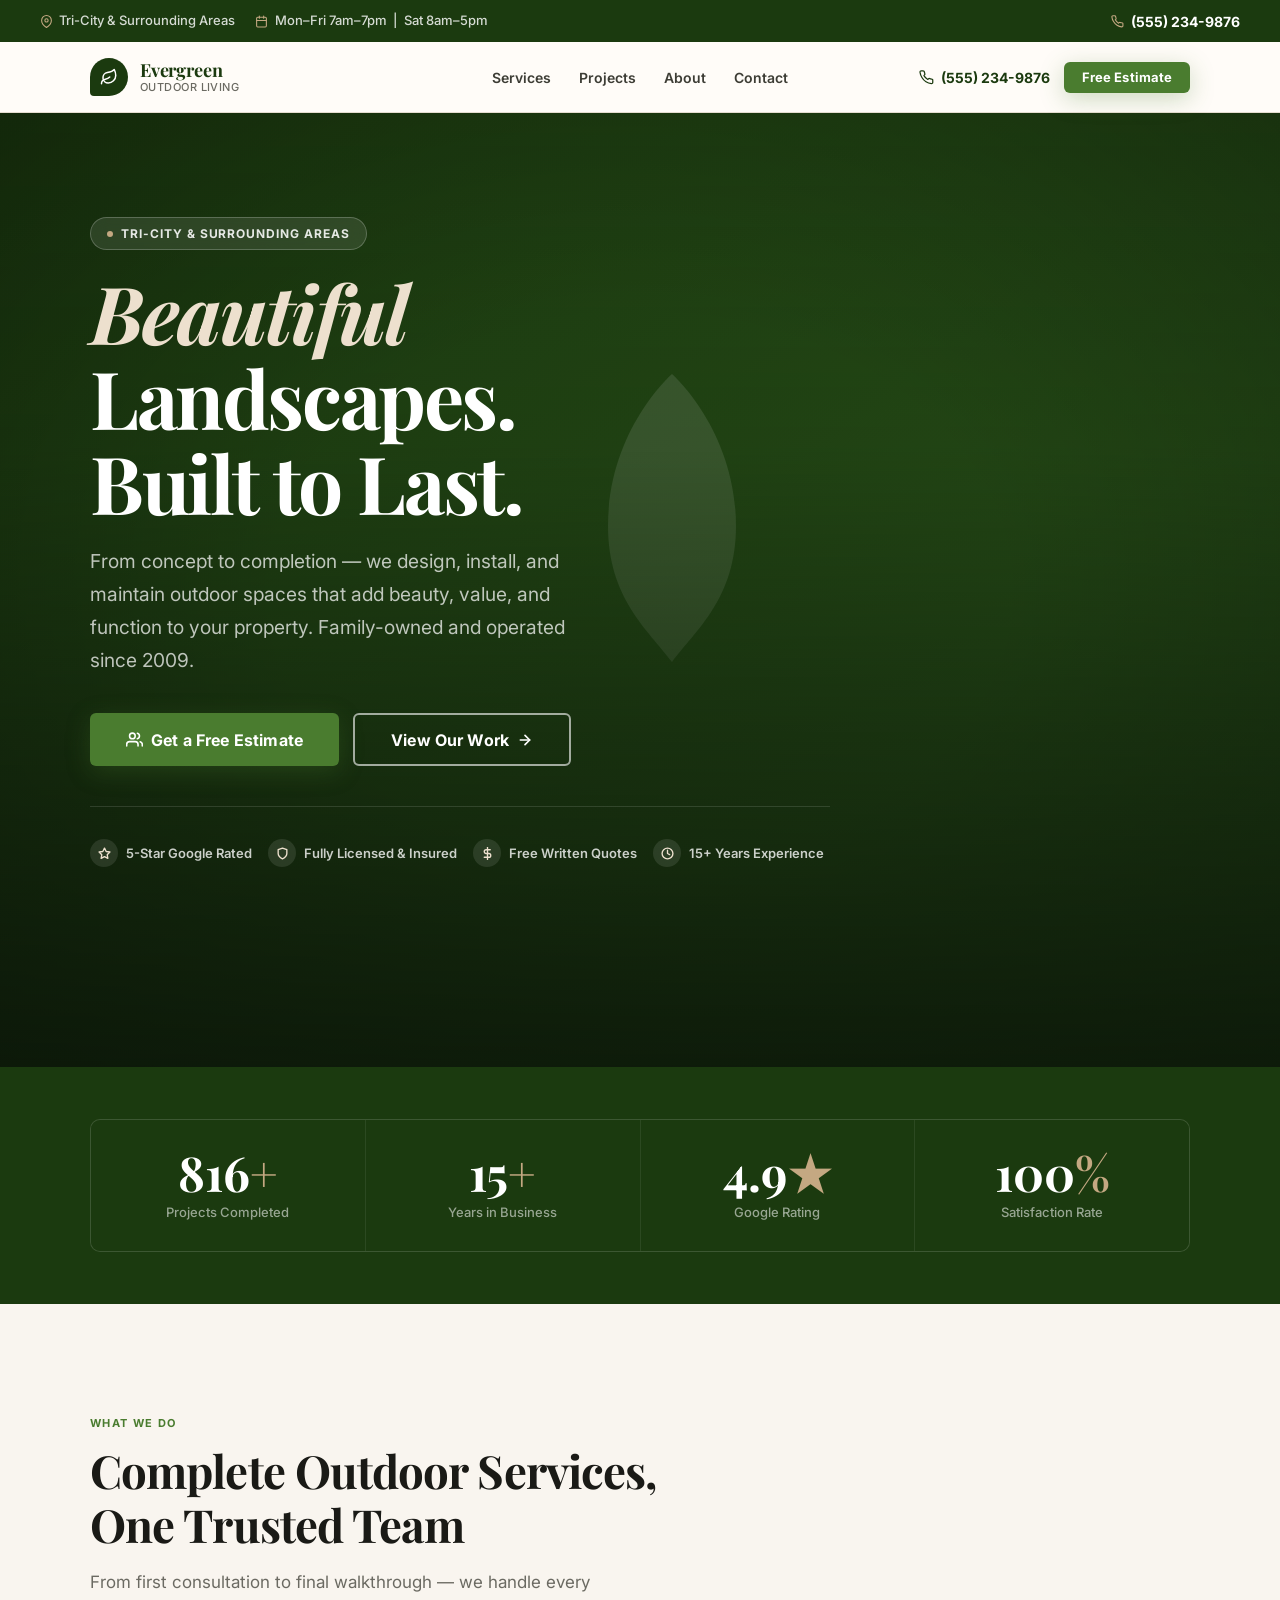
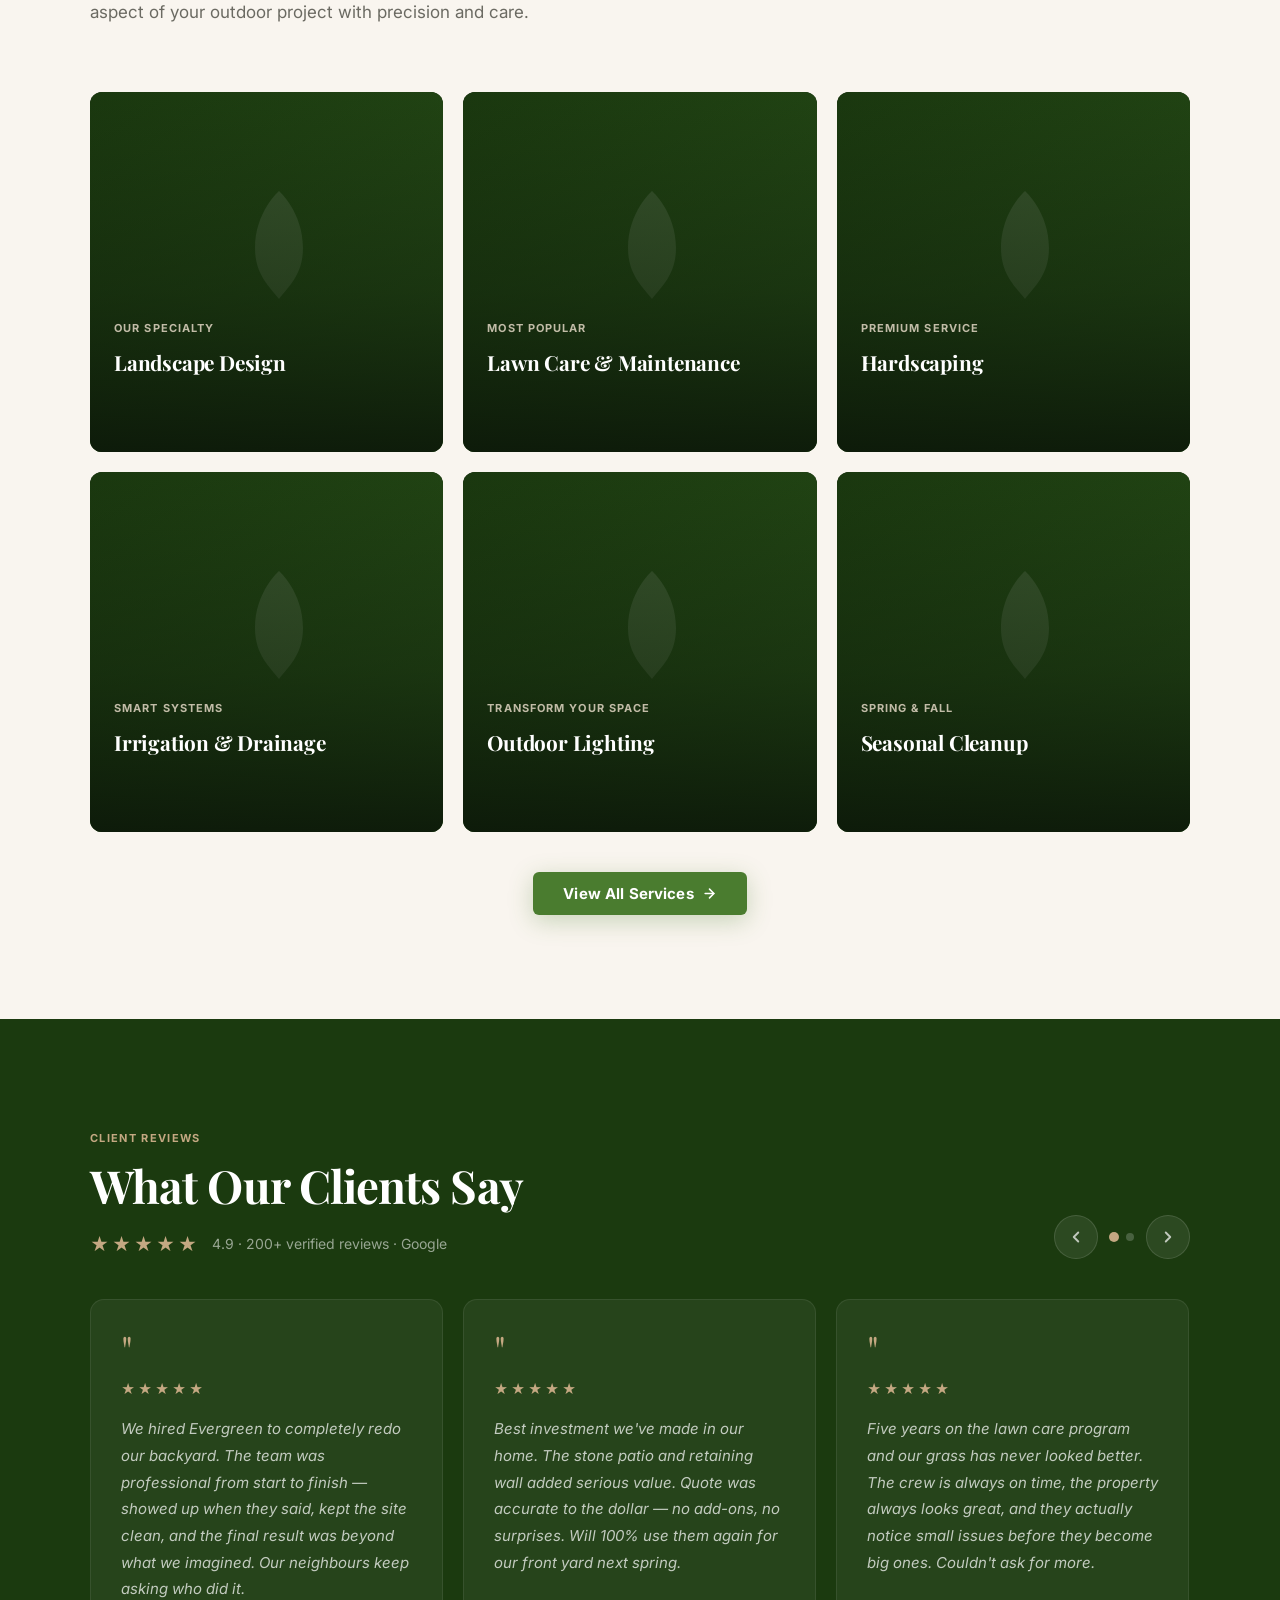
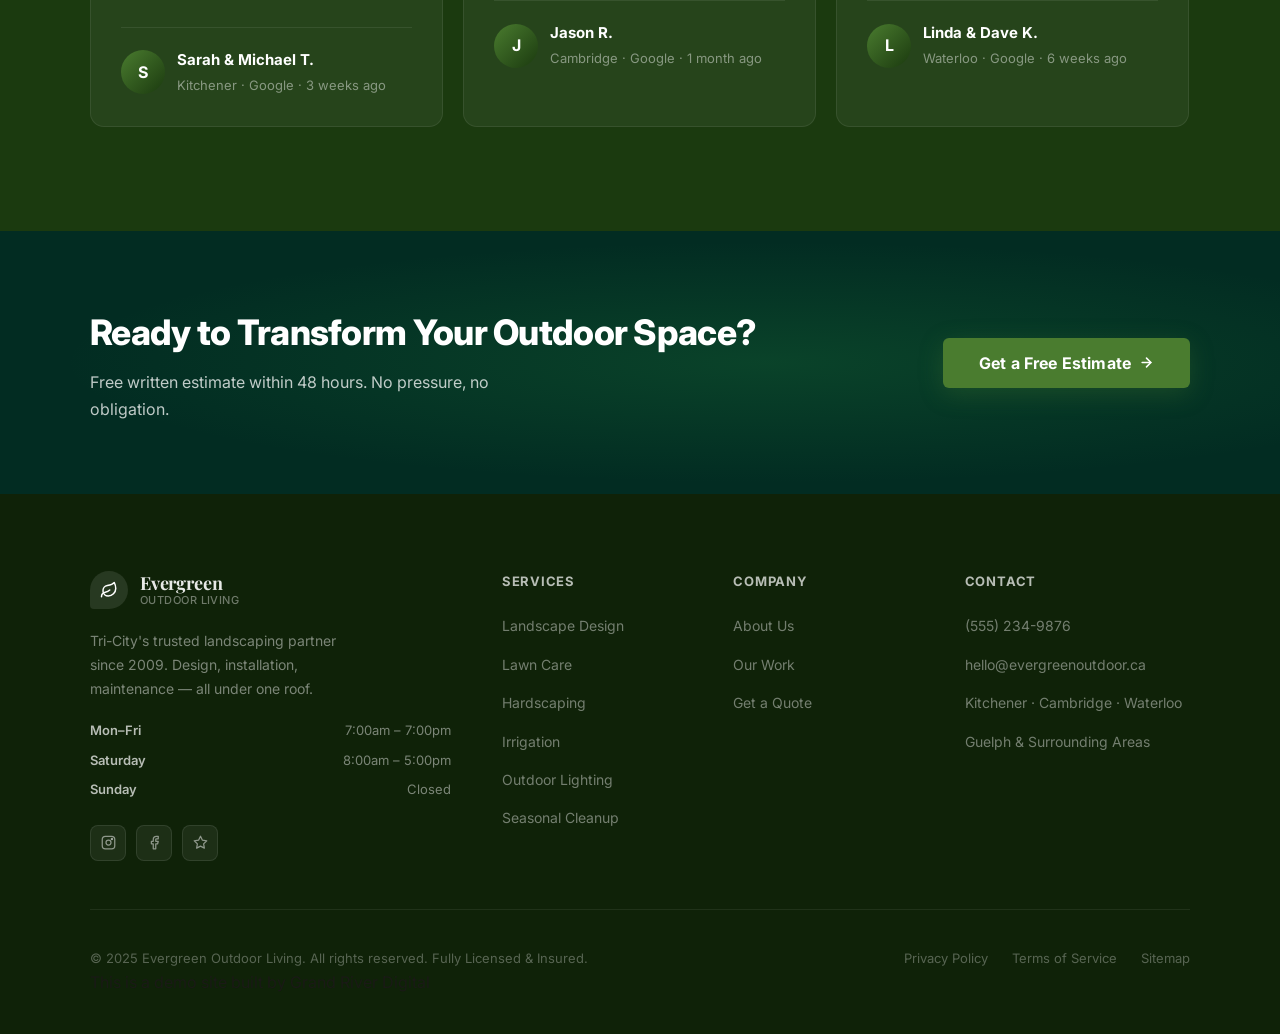
==== commit cc04b60e: "feat: convert to true multi-page site — 5 separate pages - Home: hero, stats, services grid, testimo" ====
--- a/index.html
+++ b/index.html
@@ -4,78 +4,54 @@
   <meta charset="UTF-8" />
   <meta name="viewport" content="width=device-width, initial-scale=1.0" />
   <meta name="theme-color" content="#1B3A0F" />
-  <title>Evergreen Outdoor Living | Tri-City's Premier Landscaping</title>
+  <title>Tri-City's Premier Landscaping | Evergreen Outdoor Living</title>
   <meta name="description" content="Evergreen Outdoor Living — professional landscape design, lawn care, hardscaping, and outdoor lighting across the Tri-City & surrounding areas. Get a free estimate today." />
-
-  <!-- Preconnect for fonts -->
   <link rel="preconnect" href="https://fonts.googleapis.com">
   <link rel="preconnect" href="https://fonts.gstatic.com" crossorigin>
-
   <link rel="stylesheet" href="styles.css" />
-  <!-- Image resilience: define before any <img onerror="imgFallback(this)"> so onerror fires even on fast loads -->
   <script>
     var IMG_FALLBACK = 'data:image/svg+xml,%3Csvg xmlns=%22http://www.w3.org/2000/svg%22 width=%22800%22 height=%22600%22%3E%3ClinearGradient id=%22g%22 x1=%220%25%22 y1=%220%25%22 x2=%22100%25%22 y2=%22100%25%22%3E%3Cstop offset=%220%25%22 stop-color=%22%231B3A0F%22/%3E%3Cstop offset=%22100%25%22 stop-color=%22%232d5a1b%22/%3E%3C/linearGradient%3E%3Crect width=%22800%22 height=%22600%22 fill=%22url(%23g)%22/%3E%3Cpath d=%22M380 260 C380 200 420 165 420 165 C420 165 460 200 460 260 C460 305 435 325 420 345 C405 325 380 305 380 260Z%22 fill=%22rgba(255,255,255,0.12)%22/%3E%3C/svg%3E';
     function imgFallback(img) {
-      img.onerror = null;
-      img.src = IMG_FALLBACK;
-      img.style.objectFit = 'cover';
+      img.onerror = null; img.src = IMG_FALLBACK; img.style.objectFit = 'cover';
       var p = img.parentElement;
       if (p) p.style.background = 'linear-gradient(135deg,#1B3A0F 0%,#2d5a1b 100%)';
     }
   </script>
 </head>
 <body>
-
-<!-- ═══════════════════════════════════
-     TOP BAR
-═══════════════════════════════════ -->
+<!-- TOPBAR -->
 <div id="topbar">
   <div class="topbar-left">
     <div class="topbar-item">
-      <svg width="13" height="13" viewBox="0 0 24 24" fill="none" stroke="currentColor" stroke-width="2" stroke-linecap="round" stroke-linejoin="round"><path d="M21 10c0 7-9 13-9 13s-9-6-9-13a9 9 0 0 1 18 0z"/><circle cx="12" cy="10" r="3"/></svg>
+      <svg width="13" height="13" viewBox="0 0 24 24" fill="none" stroke="currentColor" stroke-width="2" stroke-linecap="round" stroke-linejoin="round" aria-hidden="true"><path d="M21 10c0 7-9 13-9 13s-9-6-9-13a9 9 0 0 1 18 0z"/><circle cx="12" cy="10" r="3"/></svg>
       Tri-City &amp; Surrounding Areas
     </div>
     <div class="topbar-item">
-      <svg width="13" height="13" viewBox="0 0 24 24" fill="none" stroke="currentColor" stroke-width="2" stroke-linecap="round" stroke-linejoin="round"><rect x="3" y="4" width="18" height="18" rx="2"/><line x1="16" y1="2" x2="16" y2="6"/><line x1="8" y1="2" x2="8" y2="6"/><line x1="3" y1="10" x2="21" y2="10"/></svg>
+      <svg width="13" height="13" viewBox="0 0 24 24" fill="none" stroke="currentColor" stroke-width="2" stroke-linecap="round" stroke-linejoin="round" aria-hidden="true"><rect x="3" y="4" width="18" height="18" rx="2"/><line x1="16" y1="2" x2="16" y2="6"/><line x1="8" y1="2" x2="8" y2="6"/><line x1="3" y1="10" x2="21" y2="10"/></svg>
       Mon–Fri 7am–7pm &nbsp;|&nbsp; Sat 8am–5pm
     </div>
   </div>
   <a href="tel:5552349876" class="topbar-phone">
-    <svg width="13" height="13" viewBox="0 0 24 24" fill="none" stroke="currentColor" stroke-width="2" stroke-linecap="round" stroke-linejoin="round"><path d="M22 16.92v3a2 2 0 0 1-2.18 2 19.79 19.79 0 0 1-8.63-3.07A19.5 19.5 0 0 1 4.69 12 19.79 19.79 0 0 1 1.61 3.44 2 2 0 0 1 3.6 1.27h3a2 2 0 0 1 2 1.72 12.84 12.84 0 0 0 .7 2.81 2 2 0 0 1-.45 2.11L7.91 8.94a16 16 0 0 0 6.16 6.16l.94-.94a2 2 0 0 1 2.11-.45 12.84 12.84 0 0 0 2.81.7A2 2 0 0 1 22 16.92z"/></svg>
+    <svg width="13" height="13" viewBox="0 0 24 24" fill="none" stroke="currentColor" stroke-width="2" stroke-linecap="round" stroke-linejoin="round" aria-hidden="true"><path d="M22 16.92v3a2 2 0 0 1-2.18 2 19.79 19.79 0 0 1-8.63-3.07A19.5 19.5 0 0 1 4.69 12 19.79 19.79 0 0 1 1.61 3.44 2 2 0 0 1 3.6 1.27h3a2 2 0 0 1 2 1.72 12.84 12.84 0 0 0 .7 2.81 2 2 0 0 1-.45 2.11L7.91 8.94a16 16 0 0 0 6.16 6.16l.94-.94a2 2 0 0 1 2.11-.45 12.84 12.84 0 0 0 2.81.7A2 2 0 0 1 22 16.92z"/></svg>
     (555) 234-9876
   </a>
 </div>
-
-<!-- ═══════════════════════════════════
-     STICKY HEADER
-═══════════════════════════════════ -->
+<!-- HEADER -->
 <header id="hdr">
   <div class="wrap hdr-inner">
-    <a href="#" class="logo" aria-label="Evergreen Outdoor Living — home">
-      <div class="logo-leaf" aria-hidden="true">
-        <svg width="18" height="18" viewBox="0 0 24 24" fill="none" stroke="currentColor" stroke-width="2" stroke-linecap="round" stroke-linejoin="round"><path d="M11 20A7 7 0 0 1 9.8 6.1C15.5 5 17 4.48 19 2c1 2 2 4.18 2 8 0 5.5-4.78 10-10 10z"/><path d="M2 21c0-3 1.85-5.36 5.08-6C9.5 14.52 12 13 13 12"/></svg>
-      </div>
-      <div class="logo-text">
-        Evergreen
-        <span>Outdoor Living</span>
-      </div>
+    <a href="./" class="logo" aria-label="Evergreen Outdoor Living — home">
+      <div class="logo-leaf" aria-hidden="true"><svg width="18" height="18" viewBox="0 0 24 24" fill="none" stroke="currentColor" stroke-width="2" stroke-linecap="round" stroke-linejoin="round" aria-hidden="true"><path d="M11 20A7 7 0 0 1 9.8 6.1C15.5 5 17 4.48 19 2c1 2 2 4.18 2 8 0 5.5-4.78 10-10 10z"/><path d="M2 21c0-3 1.85-5.36 5.08-6C9.5 14.52 12 13 13 12"/></svg></div>
+      <div class="logo-text">Evergreen<span>Outdoor Living</span></div>
     </a>
-
     <nav class="desktop-nav" aria-label="Main navigation">
-      <a href="#services">Services</a>
-      <a href="#projects">Projects</a>
-      <a href="#why-us">Why Us</a>
-      <a href="#testimonials">Reviews</a>
-      <a href="#about">About</a>
-      <a href="#quote">Contact</a>
+      <a href="services/">Services</a>
+      <a href="projects/">Projects</a>
+      <a href="about/">About</a>
+      <a href="contact/">Contact</a>
     </nav>
-
     <div class="hdr-right">
-      <a href="tel:5552349876" class="hdr-phone" aria-label="Call us">
-        <svg width="15" height="15" viewBox="0 0 24 24" fill="none" stroke="currentColor" stroke-width="2" stroke-linecap="round" stroke-linejoin="round"><path d="M22 16.92v3a2 2 0 0 1-2.18 2 19.79 19.79 0 0 1-8.63-3.07A19.5 19.5 0 0 1 4.69 12 19.79 19.79 0 0 1 1.61 3.44 2 2 0 0 1 3.6 1.27h3a2 2 0 0 1 2 1.72 12.84 12.84 0 0 0 .7 2.81 2 2 0 0 1-.45 2.11L7.91 8.94a16 16 0 0 0 6.16 6.16l.94-.94a2 2 0 0 1 2.11-.45 12.84 12.84 0 0 0 2.81.7A2 2 0 0 1 22 16.92z"/></svg>
-        (555) 234-9876
-      </a>
-      <a href="#quote" class="btn btn-primary btn-sm">Free Estimate</a>
+      <a href="tel:5552349876" class="hdr-phone" aria-label="Call us"><svg width="15" height="15" viewBox="0 0 24 24" fill="none" stroke="currentColor" stroke-width="2" stroke-linecap="round" stroke-linejoin="round" aria-hidden="true"><path d="M22 16.92v3a2 2 0 0 1-2.18 2 19.79 19.79 0 0 1-8.63-3.07A19.5 19.5 0 0 1 4.69 12 19.79 19.79 0 0 1 1.61 3.44 2 2 0 0 1 3.6 1.27h3a2 2 0 0 1 2 1.72 12.84 12.84 0 0 0 .7 2.81 2 2 0 0 1-.45 2.11L7.91 8.94a16 16 0 0 0 6.16 6.16l.94-.94a2 2 0 0 1 2.11-.45 12.84 12.84 0 0 0 2.81.7A2 2 0 0 1 22 16.92z"/></svg>(555) 234-9876</a>
+      <a href="contact/" class="btn btn-primary btn-sm">Free Estimate</a>
       <button class="hamburger" id="hamburger" aria-label="Toggle menu" aria-expanded="false">
         <span></span><span></span><span></span>
       </button>
@@ -83,127 +59,69 @@
   </div>
 </header>
 
-<!-- Mobile Nav Overlay -->
+<!-- MOBILE NAV -->
 <div id="mobile-nav" role="dialog" aria-modal="true" aria-label="Mobile navigation">
   <nav>
-    <a href="#services" class="mobile-link">Services</a>
-    <a href="#projects" class="mobile-link">Projects</a>
-    <a href="#why-us" class="mobile-link">Why Us</a>
-    <a href="#testimonials" class="mobile-link">Reviews</a>
-    <a href="#about" class="mobile-link">About</a>
-    <a href="#quote" class="mobile-link">Contact</a>
+    <a href="services/" class="mobile-link">Services</a>
+    <a href="projects/" class="mobile-link">Projects</a>
+    <a href="about/" class="mobile-link">About</a>
+    <a href="contact/" class="mobile-link">Contact</a>
   </nav>
   <div class="mobile-nav-cta">
     <a href="tel:5552349876" class="btn btn-outline-dk btn-lg" style="justify-content:center">
-      <svg width="17" height="17" viewBox="0 0 24 24" fill="none" stroke="currentColor" stroke-width="2" stroke-linecap="round" stroke-linejoin="round"><path d="M22 16.92v3a2 2 0 0 1-2.18 2 19.79 19.79 0 0 1-8.63-3.07A19.5 19.5 0 0 1 4.69 12 19.79 19.79 0 0 1 1.61 3.44 2 2 0 0 1 3.6 1.27h3a2 2 0 0 1 2 1.72 12.84 12.84 0 0 0 .7 2.81 2 2 0 0 1-.45 2.11L7.91 8.94a16 16 0 0 0 6.16 6.16l.94-.94a2 2 0 0 1 2.11-.45 12.84 12.84 0 0 0 2.81.7A2 2 0 0 1 22 16.92z"/></svg>
+      <svg width="17" height="17" viewBox="0 0 24 24" fill="none" stroke="currentColor" stroke-width="2" stroke-linecap="round" stroke-linejoin="round" aria-hidden="true"><path d="M22 16.92v3a2 2 0 0 1-2.18 2 19.79 19.79 0 0 1-8.63-3.07A19.5 19.5 0 0 1 4.69 12 19.79 19.79 0 0 1 1.61 3.44 2 2 0 0 1 3.6 1.27h3a2 2 0 0 1 2 1.72 12.84 12.84 0 0 0 .7 2.81 2 2 0 0 1-.45 2.11L7.91 8.94a16 16 0 0 0 6.16 6.16l.94-.94a2 2 0 0 1 2.11-.45 12.84 12.84 0 0 0 2.81.7A2 2 0 0 1 22 16.92z"/></svg>
       (555) 234-9876
     </a>
-    <a href="#quote" class="btn btn-primary btn-lg" style="justify-content:center">Get Free Estimate</a>
+    <a href="contact/" class="btn btn-primary btn-lg" style="justify-content:center">Get Free Estimate</a>
   </div>
 </div>
-
-<!-- ═══════════════════════════════════
-     HERO
-═══════════════════════════════════ -->
+<!-- HERO -->
 <section id="hero" aria-labelledby="hero-h1">
   <div class="hero-bg">
-    <img
-      src="https://images.pexels.com/photos/167699/pexels-photo-167699.jpeg?auto=compress&cs=tinysrgb&w=1800&h=900&dpr=1"
-      alt="Lush green landscape with mature trees and natural outdoor beauty"
-      fetchpriority="high"
-      loading="eager" onerror="imgFallback(this)">
+    <img src="https://images.pexels.com/photos/167699/pexels-photo-167699.jpeg?auto=compress&cs=tinysrgb&w=1800&h=900&dpr=1"
+         alt="Lush green landscape with mature trees and natural outdoor beauty"
+         fetchpriority="high" loading="eager" onerror="imgFallback(this)">
   </div>
   <div class="hero-content">
     <div class="wrap">
       <div class="hero-inner">
-        <div class="hero-kicker">
-          <span class="dot" aria-hidden="true"></span>
-          Tri-City &amp; Surrounding Areas
-        </div>
-        <h1 id="hero-h1">
-          <em>Beautiful</em> Landscapes.<br>Built to Last.
-        </h1>
-        <p class="hero-sub">
-          From concept to completion — we design, install, and maintain outdoor spaces that add beauty, value, and function to your property. Family-owned and operated since 2009.
-        </p>
+        <div class="hero-kicker"><span class="dot" aria-hidden="true"></span>Tri-City &amp; Surrounding Areas</div>
+        <h1 id="hero-h1"><em>Beautiful</em> Landscapes.<br>Built to Last.</h1>
+        <p class="hero-sub">From concept to completion — we design, install, and maintain outdoor spaces that add beauty, value, and function to your property. Family-owned and operated since 2009.</p>
         <div class="hero-ctas">
-          <a href="#quote" class="btn btn-primary btn-lg">
+          <a href="contact/" class="btn btn-primary btn-lg">
             <svg width="17" height="17" viewBox="0 0 24 24" fill="none" stroke="currentColor" stroke-width="2.2" stroke-linecap="round" stroke-linejoin="round"><path d="M17 21v-2a4 4 0 0 0-4-4H5a4 4 0 0 0-4 4v2"/><circle cx="9" cy="7" r="4"/><path d="M23 21v-2a4 4 0 0 0-3-3.87"/><path d="M16 3.13a4 4 0 0 1 0 7.75"/></svg>
             Get a Free Estimate
           </a>
-          <a href="#projects" class="btn btn-outline btn-lg">
+          <a href="projects/" class="btn btn-outline btn-lg">
             View Our Work
             <svg width="16" height="16" viewBox="0 0 24 24" fill="none" stroke="currentColor" stroke-width="2.5" stroke-linecap="round" stroke-linejoin="round"><line x1="5" y1="12" x2="19" y2="12"/><polyline points="12 5 19 12 12 19"/></svg>
           </a>
         </div>
         <div class="hero-badges" role="list" aria-label="Trust indicators">
-          <div class="hero-badge" role="listitem">
-            <span class="badge-icon" aria-hidden="true">
-              <svg width="13" height="13" viewBox="0 0 24 24" fill="none" stroke="currentColor" stroke-width="2.5" stroke-linecap="round" stroke-linejoin="round"><polygon points="12 2 15.09 8.26 22 9.27 17 14.14 18.18 21.02 12 17.77 5.82 21.02 7 14.14 2 9.27 8.91 8.26 12 2"/></svg>
-            </span>
-            5-Star Google Rated
-          </div>
-          <div class="hero-badge" role="listitem">
-            <span class="badge-icon" aria-hidden="true">
-              <svg width="13" height="13" viewBox="0 0 24 24" fill="none" stroke="currentColor" stroke-width="2.5" stroke-linecap="round" stroke-linejoin="round"><path d="M12 22s8-4 8-10V5l-8-3-8 3v7c0 6 8 10 8 10z"/></svg>
-            </span>
-            Fully Licensed &amp; Insured
-          </div>
-          <div class="hero-badge" role="listitem">
-            <span class="badge-icon" aria-hidden="true">
-              <svg width="13" height="13" viewBox="0 0 24 24" fill="none" stroke="currentColor" stroke-width="2.5" stroke-linecap="round" stroke-linejoin="round"><line x1="12" y1="1" x2="12" y2="23"/><path d="M17 5H9.5a3.5 3.5 0 0 0 0 7h5a3.5 3.5 0 0 1 0 7H6"/></svg>
-            </span>
-            Free Written Quotes
-          </div>
-          <div class="hero-badge" role="listitem">
-            <span class="badge-icon" aria-hidden="true">
-              <svg width="13" height="13" viewBox="0 0 24 24" fill="none" stroke="currentColor" stroke-width="2.5" stroke-linecap="round" stroke-linejoin="round"><circle cx="12" cy="12" r="10"/><polyline points="12 6 12 12 16 14"/></svg>
-            </span>
-            15+ Years Experience
-          </div>
+          <div class="hero-badge" role="listitem"><span class="badge-icon" aria-hidden="true"><svg width="13" height="13" viewBox="0 0 24 24" fill="none" stroke="currentColor" stroke-width="2.5" stroke-linecap="round" stroke-linejoin="round"><polygon points="12 2 15.09 8.26 22 9.27 17 14.14 18.18 21.02 12 17.77 5.82 21.02 7 14.14 2 9.27 8.91 8.26 12 2"/></svg></span>5-Star Google Rated</div>
+          <div class="hero-badge" role="listitem"><span class="badge-icon" aria-hidden="true"><svg width="13" height="13" viewBox="0 0 24 24" fill="none" stroke="currentColor" stroke-width="2.5" stroke-linecap="round" stroke-linejoin="round"><path d="M12 22s8-4 8-10V5l-8-3-8 3v7c0 6 8 10 8 10z"/></svg></span>Fully Licensed &amp; Insured</div>
+          <div class="hero-badge" role="listitem"><span class="badge-icon" aria-hidden="true"><svg width="13" height="13" viewBox="0 0 24 24" fill="none" stroke="currentColor" stroke-width="2.5" stroke-linecap="round" stroke-linejoin="round"><line x1="12" y1="1" x2="12" y2="23"/><path d="M17 5H9.5a3.5 3.5 0 0 0 0 7h5a3.5 3.5 0 0 1 0 7H6"/></svg></span>Free Written Quotes</div>
+          <div class="hero-badge" role="listitem"><span class="badge-icon" aria-hidden="true"><svg width="13" height="13" viewBox="0 0 24 24" fill="none" stroke="currentColor" stroke-width="2.5" stroke-linecap="round" stroke-linejoin="round"><circle cx="12" cy="12" r="10"/><polyline points="12 6 12 12 16 14"/></svg></span>15+ Years Experience</div>
         </div>
       </div>
     </div>
   </div>
 </section>
-
-<!-- ═══════════════════════════════════
-     STATS STRIP
-═══════════════════════════════════ -->
 <div id="stats" aria-label="Business statistics">
   <div class="wrap">
     <div class="stats-row">
-      <div class="stat-cell">
-        <div class="stat-n" id="sn-proj">0<span class="accent">+</span></div>
-        <div class="stat-l">Projects Completed</div>
-      </div>
-      <div class="stat-cell">
-        <div class="stat-n" id="sn-yrs">0<span class="accent">yr</span></div>
-        <div class="stat-l">Years in Business</div>
-      </div>
-      <div class="stat-cell">
-        <div class="stat-n">4.9<span class="accent">★</span></div>
-        <div class="stat-l">Google Rating</div>
-      </div>
-      <div class="stat-cell">
-        <div class="stat-n">100<span class="accent">%</span></div>
-        <div class="stat-l">Satisfaction Rate</div>
-      </div>
+      <div class="stat-cell"><div class="stat-n" id="sn-proj">0<span class="accent">+</span></div><div class="stat-l">Projects Completed</div></div>
+      <div class="stat-cell"><div class="stat-n" id="sn-yrs">0<span class="accent">yr</span></div><div class="stat-l">Years in Business</div></div>
+      <div class="stat-cell"><div class="stat-n">4.9<span class="accent">★</span></div><div class="stat-l">Google Rating</div></div>
+      <div class="stat-cell"><div class="stat-n">100<span class="accent">%</span></div><div class="stat-l">Satisfaction Rate</div></div>
     </div>
   </div>
 </div>
-
-<!-- ═══════════════════════════════════
-     SERVICES
-═══════════════════════════════════ -->
+<!-- SERVICES -->
 <section id="services" aria-labelledby="svc-title">
   <div class="wrap">
-    <div class="section-head">
-      <div class="eyebrow sr">What We Do</div>
-      <h2 class="section-title sr d1" id="svc-title">Complete Outdoor Services,<br>One Trusted Team</h2>
-      <p class="section-sub sr d2">From first consultation to final walkthrough — we handle every aspect of your outdoor project with precision and care.</p>
-    </div>
-    <div class="services-grid">
+    <div class="section-head"><div class="eyebrow sr">What We Do</div><h2 class="section-title sr d1" id="svc-title">Complete Outdoor Services,<br>One Trusted Team</h2><p class="section-sub sr d2">From first consultation to final walkthrough — we handle every aspect of your outdoor project with precision and care.</p></div><div class="services-grid">
 
       <div class="service-card sr d1">
         <img src="https://images.pexels.com/photos/4503263/pexels-photo-4503263.jpeg?auto=compress&cs=tinysrgb&w=800&h=534&dpr=1" alt="Landscape design — hands preparing garden soil for planting" loading="lazy" onerror="imgFallback(this)">
@@ -211,210 +129,62 @@
           <div class="service-tag">Our Specialty</div>
           <h3>Landscape Design</h3>
           <p class="service-desc">Custom-designed outdoor spaces tailored to your home, lifestyle, and budget. 3D design previews available before any ground is broken.</p>
-          <span class="service-arrow">
-            Learn more
-            <svg width="13" height="13" viewBox="0 0 24 24" fill="none" stroke="currentColor" stroke-width="2.5" stroke-linecap="round" stroke-linejoin="round"><line x1="5" y1="12" x2="19" y2="12"/><polyline points="12 5 19 12 12 19"/></svg>
-          </span>
-        </div>
-      </div>
-
+          <a href="services/" class="service-arrow">Learn more <svg width="15" height="15" viewBox="0 0 24 24" fill="none" stroke="currentColor" stroke-width="2.5" stroke-linecap="round" stroke-linejoin="round"><line x1="5" y1="12" x2="19" y2="12"/><polyline points="12 5 19 12 12 19"/></svg></a>
+        </div>
+      </div>
       <div class="service-card sr d2">
         <img src="https://images.pexels.com/photos/1453499/pexels-photo-1453499.jpeg?auto=compress&cs=tinysrgb&w=800&h=534&dpr=1" alt="Lawn care — professional maintaining a residential backyard lawn" loading="lazy" onerror="imgFallback(this)">
         <div class="service-body">
           <div class="service-tag">Most Popular</div>
           <h3>Lawn Care &amp; Maintenance</h3>
           <p class="service-desc">Weekly, biweekly, or seasonal programs. Mowing, edging, fertilizing, aeration, and overseeding for a lush, healthy lawn year-round.</p>
-          <span class="service-arrow">Learn more <svg width="13" height="13" viewBox="0 0 24 24" fill="none" stroke="currentColor" stroke-width="2.5" stroke-linecap="round" stroke-linejoin="round"><line x1="5" y1="12" x2="19" y2="12"/><polyline points="12 5 19 12 12 19"/></svg></span>
-        </div>
-      </div>
-
+          <a href="services/" class="service-arrow">Learn more <svg width="15" height="15" viewBox="0 0 24 24" fill="none" stroke="currentColor" stroke-width="2.5" stroke-linecap="round" stroke-linejoin="round"><line x1="5" y1="12" x2="19" y2="12"/><polyline points="12 5 19 12 12 19"/></svg></a>
+        </div>
+      </div>
       <div class="service-card sr d3">
         <img src="https://images.pexels.com/photos/296230/pexels-photo-296230.jpeg?auto=compress&cs=tinysrgb&w=800&h=534&dpr=1" alt="Hardscaping installation — ground preparation for patio and stonework" loading="lazy" onerror="imgFallback(this)">
         <div class="service-body">
           <div class="service-tag">Premium Service</div>
           <h3>Hardscaping</h3>
           <p class="service-desc">Patios, walkways, retaining walls, and driveways using natural stone, interlocking brick, and concrete. Built to last decades.</p>
-          <span class="service-arrow">Learn more <svg width="13" height="13" viewBox="0 0 24 24" fill="none" stroke="currentColor" stroke-width="2.5" stroke-linecap="round" stroke-linejoin="round"><line x1="5" y1="12" x2="19" y2="12"/><polyline points="12 5 19 12 12 19"/></svg></span>
-        </div>
-      </div>
-
-      <div class="service-card sr d2">
+          <a href="services/" class="service-arrow">Learn more <svg width="15" height="15" viewBox="0 0 24 24" fill="none" stroke="currentColor" stroke-width="2.5" stroke-linecap="round" stroke-linejoin="round"><line x1="5" y1="12" x2="19" y2="12"/><polyline points="12 5 19 12 12 19"/></svg></a>
+        </div>
+      </div>
+      <div class="service-card sr d4">
         <img src="https://images.pexels.com/photos/4503268/pexels-photo-4503268.jpeg?auto=compress&cs=tinysrgb&w=800&h=534&dpr=1" alt="Irrigation — watering garden plants and maintaining healthy growth" loading="lazy" onerror="imgFallback(this)">
         <div class="service-body">
           <div class="service-tag">Smart Systems</div>
           <h3>Irrigation &amp; Drainage</h3>
           <p class="service-desc">Automatic irrigation systems, drip lines, catch basins, and French drains. Protect your investment and reduce water bills.</p>
-          <span class="service-arrow">Learn more <svg width="13" height="13" viewBox="0 0 24 24" fill="none" stroke="currentColor" stroke-width="2.5" stroke-linecap="round" stroke-linejoin="round"><line x1="5" y1="12" x2="19" y2="12"/><polyline points="12 5 19 12 12 19"/></svg></span>
-        </div>
-      </div>
-
-      <div class="service-card sr d3">
+          <a href="services/" class="service-arrow">Learn more <svg width="15" height="15" viewBox="0 0 24 24" fill="none" stroke="currentColor" stroke-width="2.5" stroke-linecap="round" stroke-linejoin="round"><line x1="5" y1="12" x2="19" y2="12"/><polyline points="12 5 19 12 12 19"/></svg></a>
+        </div>
+      </div>
+      <div class="service-card sr d5">
         <img src="https://images.pexels.com/photos/1379636/pexels-photo-1379636.jpeg?auto=compress&cs=tinysrgb&w=800&h=534&dpr=1" alt="Outdoor garden with autumn foliage — seasonal outdoor living space" loading="lazy" onerror="imgFallback(this)">
         <div class="service-body">
           <div class="service-tag">Transform Your Space</div>
           <h3>Outdoor Lighting</h3>
           <p class="service-desc">Architectural uplighting, pathway lights, deck and pergola lighting. Adds ambiance, security, and curb appeal after dark.</p>
-          <span class="service-arrow">Learn more <svg width="13" height="13" viewBox="0 0 24 24" fill="none" stroke="currentColor" stroke-width="2.5" stroke-linecap="round" stroke-linejoin="round"><line x1="5" y1="12" x2="19" y2="12"/><polyline points="12 5 19 12 12 19"/></svg></span>
-        </div>
-      </div>
-
+          <a href="services/" class="service-arrow">Learn more <svg width="15" height="15" viewBox="0 0 24 24" fill="none" stroke="currentColor" stroke-width="2.5" stroke-linecap="round" stroke-linejoin="round"><line x1="5" y1="12" x2="19" y2="12"/><polyline points="12 5 19 12 12 19"/></svg></a>
+        </div>
+      </div>
       <div class="service-card sr d4">
         <img src="https://images.pexels.com/photos/4503275/pexels-photo-4503275.jpeg?auto=compress&cs=tinysrgb&w=800&h=534&dpr=1" alt="Seasonal cleanup — precision pruning and plant trimming" loading="lazy" onerror="imgFallback(this)">
         <div class="service-body">
           <div class="service-tag">Spring &amp; Fall</div>
           <h3>Seasonal Cleanup</h3>
           <p class="service-desc">Spring cleanups, fall leaf removal, pruning, mulching, and winter prep. We keep your property looking its best in every season.</p>
-          <span class="service-arrow">Learn more <svg width="13" height="13" viewBox="0 0 24 24" fill="none" stroke="currentColor" stroke-width="2.5" stroke-linecap="round" stroke-linejoin="round"><line x1="5" y1="12" x2="19" y2="12"/><polyline points="12 5 19 12 12 19"/></svg></span>
-        </div>
-      </div>
-
-    </div>
+          <a href="services/" class="service-arrow">Learn more <svg width="15" height="15" viewBox="0 0 24 24" fill="none" stroke="currentColor" stroke-width="2.5" stroke-linecap="round" stroke-linejoin="round"><line x1="5" y1="12" x2="19" y2="12"/><polyline points="12 5 19 12 12 19"/></svg></a>
+        </div>
+      </div>
+    </div>
+    <div class="gallery-cta sr" style="margin-top:2.5rem"><a href="services/" class="btn btn-primary">View All Services <svg width="15" height="15" viewBox="0 0 24 24" fill="none" stroke="currentColor" stroke-width="2.5" stroke-linecap="round" stroke-linejoin="round"><line x1="5" y1="12" x2="19" y2="12"/><polyline points="12 5 19 12 12 19"/></svg></a></div>
   </div>
 </section>
-
-<!-- ═══════════════════════════════════
-     PROJECTS GALLERY
-═══════════════════════════════════ -->
-<section id="projects" aria-labelledby="proj-title">
-  <div class="wrap">
-    <div class="section-head">
-      <div class="eyebrow sr">Our Portfolio</div>
-      <h2 class="section-title sr d1" id="proj-title">Recent Projects</h2>
-      <p class="section-sub cx sr d2">Every photo is a real job, a real family, a real transformation.</p>
-    </div>
-
-    <div class="gallery-grid" id="gallery" role="list">
-      <div class="gallery-item featured sr" data-src="https://images.pexels.com/photos/1453499/pexels-photo-1453499.jpeg?auto=compress&cs=tinysrgb&w=1200&h=800&dpr=1" data-caption="Full Lawn Care &amp; Backyard Maintenance — Guelph" role="listitem">
-        <img src="https://images.pexels.com/photos/1453499/pexels-photo-1453499.jpeg?auto=compress&cs=tinysrgb&w=900&h=600&dpr=1" alt="Professional lawn care and maintenance in a residential backyard" loading="lazy" onerror="imgFallback(this)">
-        <div class="gallery-overlay"><span class="gallery-label">Lawn Care Project</span></div>
-        <div class="gallery-zoom" aria-hidden="true">
-          <svg width="15" height="15" viewBox="0 0 24 24" fill="none" stroke="currentColor" stroke-width="2" stroke-linecap="round" stroke-linejoin="round"><circle cx="11" cy="11" r="8"/><line x1="21" y1="21" x2="16.65" y2="16.65"/></svg>
-        </div>
-      </div>
-
-      <div class="gallery-item sr d1" data-src="https://images.pexels.com/photos/4503272/pexels-photo-4503272.jpeg?auto=compress&cs=tinysrgb&w=900&h=600&dpr=1" data-caption="Professional Landscaper — Design &amp; Installation" role="listitem">
-        <img src="https://images.pexels.com/photos/4503272/pexels-photo-4503272.jpeg?auto=compress&cs=tinysrgb&w=700&h=467&dpr=1" alt="Professional landscaper with tools and apron" loading="lazy" onerror="imgFallback(this)">
-        <div class="gallery-overlay"><span class="gallery-label">Professional Team</span></div>
-        <div class="gallery-zoom" aria-hidden="true"><svg width="15" height="15" viewBox="0 0 24 24" fill="none" stroke="currentColor" stroke-width="2" stroke-linecap="round" stroke-linejoin="round"><circle cx="11" cy="11" r="8"/><line x1="21" y1="21" x2="16.65" y2="16.65"/></svg></div>
-      </div>
-
-      <div class="gallery-item sr d2" data-src="https://images.pexels.com/photos/906150/pexels-photo-906150.jpeg?auto=compress&cs=tinysrgb&w=900&h=600&dpr=1" data-caption="Perennial Garden — Flowering Baskets &amp; Beds" role="listitem">
-        <img src="https://images.pexels.com/photos/906150/pexels-photo-906150.jpeg?auto=compress&cs=tinysrgb&w=700&h=467&dpr=1" alt="Beautiful flowering garden baskets with pink blooms" loading="lazy" onerror="imgFallback(this)">
-        <div class="gallery-overlay"><span class="gallery-label">Perennial Garden</span></div>
-        <div class="gallery-zoom" aria-hidden="true"><svg width="15" height="15" viewBox="0 0 24 24" fill="none" stroke="currentColor" stroke-width="2" stroke-linecap="round" stroke-linejoin="round"><circle cx="11" cy="11" r="8"/><line x1="21" y1="21" x2="16.65" y2="16.65"/></svg></div>
-      </div>
-
-      <div class="gallery-item wide sr d1" data-src="https://images.pexels.com/photos/209315/pexels-photo-209315.jpeg?auto=compress&cs=tinysrgb&w=1200&h=800&dpr=1" data-caption="Curb Appeal — Residential Landscaping &amp; Exterior" role="listitem">
-        <img src="https://images.pexels.com/photos/209315/pexels-photo-209315.jpeg?auto=compress&cs=tinysrgb&w=900&h=600&dpr=1" alt="Residential home with manicured front yard landscaping" loading="lazy" onerror="imgFallback(this)">
-        <div class="gallery-overlay"><span class="gallery-label">Curb Appeal Project</span></div>
-        <div class="gallery-zoom" aria-hidden="true"><svg width="15" height="15" viewBox="0 0 24 24" fill="none" stroke="currentColor" stroke-width="2" stroke-linecap="round" stroke-linejoin="round"><circle cx="11" cy="11" r="8"/><line x1="21" y1="21" x2="16.65" y2="16.65"/></svg></div>
-      </div>
-
-      <div class="gallery-item sr d2" data-src="https://images.pexels.com/photos/4503261/pexels-photo-4503261.jpeg?auto=compress&cs=tinysrgb&w=900&h=600&dpr=1" data-caption="Interlock Patio — Natural Stone" role="listitem">
-        <img src="https://images.pexels.com/photos/4503261/pexels-photo-4503261.jpeg?auto=compress&cs=tinysrgb&w=700&h=467&dpr=1" alt="Interlocking stone patio installation" loading="lazy" onerror="imgFallback(this)">
-        <div class="gallery-overlay"><span class="gallery-label">Stone Patio</span></div>
-        <div class="gallery-zoom" aria-hidden="true"><svg width="15" height="15" viewBox="0 0 24 24" fill="none" stroke="currentColor" stroke-width="2" stroke-linecap="round" stroke-linejoin="round"><circle cx="11" cy="11" r="8"/><line x1="21" y1="21" x2="16.65" y2="16.65"/></svg></div>
-      </div>
-
-      <div class="gallery-item sr d3" data-src="https://images.pexels.com/photos/1379636/pexels-photo-1379636.jpeg?auto=compress&cs=tinysrgb&w=900&h=600&dpr=1" data-caption="Fall Garden Cleanup &amp; Seasonal Maintenance" role="listitem">
-        <img src="https://images.pexels.com/photos/1379636/pexels-photo-1379636.jpeg?auto=compress&cs=tinysrgb&w=700&h=467&dpr=1" alt="Colourful autumn garden with seasonal foliage" loading="lazy" onerror="imgFallback(this)">
-        <div class="gallery-overlay"><span class="gallery-label">Fall Cleanup</span></div>
-        <div class="gallery-zoom" aria-hidden="true"><svg width="15" height="15" viewBox="0 0 24 24" fill="none" stroke="currentColor" stroke-width="2" stroke-linecap="round" stroke-linejoin="round"><circle cx="11" cy="11" r="8"/><line x1="21" y1="21" x2="16.65" y2="16.65"/></svg></div>
-      </div>
-
-      <div class="gallery-item sr d2" data-src="https://images.pexels.com/photos/4503263/pexels-photo-4503263.jpeg?auto=compress&cs=tinysrgb&w=900&h=600&dpr=1" data-caption="Garden Installation — Planting &amp; Soil Preparation" role="listitem">
-        <img src="https://images.pexels.com/photos/4503263/pexels-photo-4503263.jpeg?auto=compress&cs=tinysrgb&w=700&h=467&dpr=1" alt="Hands carefully planting in fresh garden soil" loading="lazy" onerror="imgFallback(this)">
-        <div class="gallery-overlay"><span class="gallery-label">Garden Installation</span></div>
-        <div class="gallery-zoom" aria-hidden="true"><svg width="15" height="15" viewBox="0 0 24 24" fill="none" stroke="currentColor" stroke-width="2" stroke-linecap="round" stroke-linejoin="round"><circle cx="11" cy="11" r="8"/><line x1="21" y1="21" x2="16.65" y2="16.65"/></svg></div>
-      </div>
-
-      <div class="gallery-item sr d3" data-src="https://images.pexels.com/photos/1105017/pexels-photo-1105017.jpeg?auto=compress&cs=tinysrgb&w=900&h=600&dpr=1" data-caption="Spring Planting — New Seedlings &amp; Garden Prep" role="listitem">
-        <img src="https://images.pexels.com/photos/1105017/pexels-photo-1105017.jpeg?auto=compress&cs=tinysrgb&w=700&h=467&dpr=1" alt="Young seedlings in pots ready for spring garden planting" loading="lazy" onerror="imgFallback(this)">
-        <div class="gallery-overlay"><span class="gallery-label">Spring Plantings</span></div>
-        <div class="gallery-zoom" aria-hidden="true"><svg width="15" height="15" viewBox="0 0 24 24" fill="none" stroke="currentColor" stroke-width="2" stroke-linecap="round" stroke-linejoin="round"><circle cx="11" cy="11" r="8"/><line x1="21" y1="21" x2="16.65" y2="16.65"/></svg></div>
-      </div>
-    </div>
-
-    <div class="gallery-cta sr">
-      <a href="#quote" class="btn btn-primary">
-        Start Your Project
-        <svg width="15" height="15" viewBox="0 0 24 24" fill="none" stroke="currentColor" stroke-width="2.5" stroke-linecap="round" stroke-linejoin="round"><line x1="5" y1="12" x2="19" y2="12"/><polyline points="12 5 19 12 12 19"/></svg>
-      </a>
-    </div>
-  </div>
-</section>
-
-<!-- ═══════════════════════════════════
-     WHY CHOOSE US
-═══════════════════════════════════ -->
-<section id="why-us" aria-labelledby="why-title">
-  <div class="wrap">
-    <div class="why-grid">
-      <div class="why-img sr">
-        <img
-          src="https://images.pexels.com/photos/4503272/pexels-photo-4503272.jpeg?auto=compress&cs=tinysrgb&w=700&h=900&dpr=1"
-          alt="Professional landscaper with tools ready for outdoor work"
-          loading="lazy" onerror="imgFallback(this)">
-        <div class="why-img-badge">
-          <div class="big">15+</div>
-          <div class="sm">Years of<br>Experience</div>
-        </div>
-      </div>
-      <div>
-        <div class="eyebrow sr">Why Choose Us</div>
-        <h2 class="section-title sr d1" id="why-title">The Evergreen Difference</h2>
-        <p class="section-sub sr d2" style="margin-bottom: 0">
-          We're not the biggest landscaping company in the Tri-City area. We're intentionally focused on quality over volume — and our clients notice the difference.
-        </p>
-        <div class="why-benefits">
-          <div class="why-benefit sr d1">
-            <div class="why-benefit-icon" aria-hidden="true">
-              <svg width="19" height="19" viewBox="0 0 24 24" fill="none" stroke="currentColor" stroke-width="1.75" stroke-linecap="round" stroke-linejoin="round"><path d="M12 22s8-4 8-10V5l-8-3-8 3v7c0 6 8 10 8 10z"/></svg>
-            </div>
-            <div>
-              <h4>Fully Licensed &amp; Insured</h4>
-              <p>$5M liability coverage. WSIB compliant. Every crew member is background-checked and fully trained. Your property is protected.</p>
-            </div>
-          </div>
-          <div class="why-benefit sr d2">
-            <div class="why-benefit-icon" aria-hidden="true">
-              <svg width="19" height="19" viewBox="0 0 24 24" fill="none" stroke="currentColor" stroke-width="1.75" stroke-linecap="round" stroke-linejoin="round"><line x1="12" y1="1" x2="12" y2="23"/><path d="M17 5H9.5a3.5 3.5 0 0 0 0 7h5a3.5 3.5 0 0 1 0 7H6"/></svg>
-            </div>
-            <div>
-              <h4>Upfront Written Quotes</h4>
-              <p>No surprise invoices. We give you a detailed written quote and stick to it. What we quote is what you pay — always.</p>
-            </div>
-          </div>
-          <div class="why-benefit sr d3">
-            <div class="why-benefit-icon" aria-hidden="true">
-              <svg width="19" height="19" viewBox="0 0 24 24" fill="none" stroke="currentColor" stroke-width="1.75" stroke-linecap="round" stroke-linejoin="round"><circle cx="12" cy="12" r="10"/><polyline points="12 6 12 12 16 14"/></svg>
-            </div>
-            <div>
-              <h4>On-Time, Every Time</h4>
-              <p>We respect your schedule. If we're ever delayed, you hear from us before the job date — not the day you're waiting around.</p>
-            </div>
-          </div>
-          <div class="why-benefit sr d4">
-            <div class="why-benefit-icon" aria-hidden="true">
-              <svg width="19" height="19" viewBox="0 0 24 24" fill="none" stroke="currentColor" stroke-width="1.75" stroke-linecap="round" stroke-linejoin="round"><path d="M11 20A7 7 0 0 1 9.8 6.1C15.5 5 17 4.48 19 2c1 2 2 4.18 2 8 0 5.5-4.78 10-10 10z"/><path d="M2 21c0-3 1.85-5.36 5.08-6C9.5 14.52 12 13 13 12"/></svg>
-            </div>
-            <div>
-              <h4>Sustainable Practices</h4>
-              <p>Native plantings, water-efficient irrigation, and organic fertilizer programs. Beautiful landscapes that are good for the environment.</p>
-            </div>
-          </div>
-        </div>
-      </div>
-    </div>
-  </div>
-</section>
-
-<!-- ═══════════════════════════════════
-     TESTIMONIALS CAROUSEL
-═══════════════════════════════════ -->
+<!-- TESTIMONIALS CAROUSEL -->
 <section id="testimonials" aria-labelledby="test-title">
   <div class="wrap">
-    <div style="display:flex; justify-content:space-between; align-items:flex-end; flex-wrap:wrap; gap:1.5rem; margin-bottom: 2.5rem;">
+    <div style="display:flex;justify-content:space-between;align-items:flex-end;flex-wrap:wrap;gap:1.5rem;margin-bottom:2.5rem;">
       <div class="testimonials-intro">
         <div class="eyebrow lt sr">Client Reviews</div>
         <h2 class="section-title lt sr d1" id="test-title">What Our Clients Say</h2>
@@ -436,249 +206,54 @@
     <div class="carousel-wrap">
       <div class="carousel-track-outer">
         <div class="carousel-track" id="carousel-track">
-
-          <div class="testimonial-card">
-            <div class="t-quote">"</div>
-            <div class="t-stars">★★★★★</div>
+          <div class="testimonial-card">
+            <div class="t-quote">"</div><div class="t-stars">★★★★★</div>
             <p class="t-text">We hired Evergreen to completely redo our backyard. The team was professional from start to finish — showed up when they said, kept the site clean, and the final result was beyond what we imagined. Our neighbours keep asking who did it.</p>
-            <div class="t-author">
-              <div class="t-avatar" aria-hidden="true">S</div>
-              <div>
-                <div class="t-name">Sarah &amp; Michael T.</div>
-                <div class="t-loc">Kitchener · Google · 3 weeks ago</div>
-              </div>
-            </div>
-          </div>
-
-          <div class="testimonial-card">
-            <div class="t-quote">"</div>
-            <div class="t-stars">★★★★★</div>
+            <div class="t-author"><div class="t-avatar" aria-hidden="true">S</div><div><div class="t-name">Sarah &amp; Michael T.</div><div class="t-loc">Kitchener · Google · 3 weeks ago</div></div></div>
+          </div>
+          <div class="testimonial-card">
+            <div class="t-quote">"</div><div class="t-stars">★★★★★</div>
             <p class="t-text">Best investment we've made in our home. The stone patio and retaining wall added serious value. Quote was accurate to the dollar — no add-ons, no surprises. Will 100% use them again for our front yard next spring.</p>
-            <div class="t-author">
-              <div class="t-avatar" aria-hidden="true">J</div>
-              <div>
-                <div class="t-name">Jason R.</div>
-                <div class="t-loc">Cambridge · Google · 1 month ago</div>
-              </div>
-            </div>
-          </div>
-
-          <div class="testimonial-card">
-            <div class="t-quote">"</div>
-            <div class="t-stars">★★★★★</div>
-            <p class="t-text">Five years on the lawn care program and our grass has never looked better. The crew is always on time, the property always looks great, and they actually notice small issues and flag them before they become big ones. Couldn't ask for more.</p>
-            <div class="t-author">
-              <div class="t-avatar" aria-hidden="true">L</div>
-              <div>
-                <div class="t-name">Linda &amp; Dave K.</div>
-                <div class="t-loc">Waterloo · Google · 6 weeks ago</div>
-              </div>
-            </div>
-          </div>
-
-          <div class="testimonial-card">
-            <div class="t-quote">"</div>
-            <div class="t-stars">★★★★★</div>
+            <div class="t-author"><div class="t-avatar" aria-hidden="true">J</div><div><div class="t-name">Jason R.</div><div class="t-loc">Cambridge · Google · 1 month ago</div></div></div>
+          </div>
+          <div class="testimonial-card">
+            <div class="t-quote">"</div><div class="t-stars">★★★★★</div>
+            <p class="t-text">Five years on the lawn care program and our grass has never looked better. The crew is always on time, the property always looks great, and they actually notice small issues before they become big ones. Couldn't ask for more.</p>
+            <div class="t-author"><div class="t-avatar" aria-hidden="true">L</div><div><div class="t-name">Linda &amp; Dave K.</div><div class="t-loc">Waterloo · Google · 6 weeks ago</div></div></div>
+          </div>
+          <div class="testimonial-card">
+            <div class="t-quote">"</div><div class="t-stars">★★★★★</div>
             <p class="t-text">The outdoor lighting they installed completely transformed our backyard at night. We use the space twice as much now. The designer really listened to what we wanted and the installation was clean and professional.</p>
-            <div class="t-author">
-              <div class="t-avatar" aria-hidden="true">A</div>
-              <div>
-                <div class="t-name">Amanda F.</div>
-                <div class="t-loc">Guelph · Google · 2 months ago</div>
-              </div>
-            </div>
-          </div>
-
-          <div class="testimonial-card">
-            <div class="t-quote">"</div>
-            <div class="t-stars">★★★★★</div>
-            <p class="t-text">Had three quotes. Evergreen wasn't the cheapest but they were the most thorough — they came out twice before giving a price, explained everything, and the work reflects that. You get what you pay for and these guys deliver.</p>
-            <div class="t-author">
-              <div class="t-avatar" aria-hidden="true">M</div>
-              <div>
-                <div class="t-name">Mark W.</div>
-                <div class="t-loc">Elmira · Google · 2 months ago</div>
-              </div>
-            </div>
-          </div>
-
-        </div><!-- /track -->
-      </div><!-- /track-outer -->
-    </div><!-- /carousel-wrap -->
+            <div class="t-author"><div class="t-avatar" aria-hidden="true">A</div><div><div class="t-name">Amanda F.</div><div class="t-loc">Guelph · Google · 2 months ago</div></div></div>
+          </div>
+          <div class="testimonial-card">
+            <div class="t-quote">"</div><div class="t-stars">★★★★★</div>
+            <p class="t-text">Had three quotes. Evergreen wasn't the cheapest but they were the most thorough — came out twice before giving a price, explained everything, and the work reflects that. You get what you pay for and these guys deliver.</p>
+            <div class="t-author"><div class="t-avatar" aria-hidden="true">M</div><div><div class="t-name">Mark W.</div><div class="t-loc">Elmira · Google · 2 months ago</div></div></div>
+          </div>
+        </div>
+      </div>
+    </div>
   </div>
 </section>
-
-<!-- ═══════════════════════════════════
-     ABOUT
-═══════════════════════════════════ -->
-<section id="about" aria-labelledby="about-title">
-  <div class="wrap">
-    <div class="about-grid">
-      <div class="about-img-stack sr">
-        <div class="about-img-main">
-          <img
-            src="https://images.pexels.com/photos/1453499/pexels-photo-1453499.jpeg?auto=compress&cs=tinysrgb&w=800&h=600&dpr=1"
-            alt="Evergreen Outdoor Living team maintaining a client's backyard"
-            loading="lazy" onerror="imgFallback(this)">
-        </div>
-        <div class="about-img-accent">
-          <img
-            src="https://images.pexels.com/photos/906150/pexels-photo-906150.jpeg?auto=compress&cs=tinysrgb&w=400&h=400&dpr=1"
-            alt="Beautiful flowering garden basket detail"
-            loading="lazy" onerror="imgFallback(this)">
-        </div>
-      </div>
-      <div>
-        <div class="eyebrow sr">Our Story</div>
-        <h2 class="section-title sr d1" id="about-title">Rooted in the Tri-City Since 2009</h2>
-        <p class="sr d2" style="font-size:1rem;color:var(--text-lt);line-height:1.78;margin-bottom:1.25rem">
-          Evergreen Outdoor Living started as a two-person lawn care operation out of a pickup truck. Today we're a full-service landscaping firm with a team of 18, but our values haven't changed.
-        </p>
-        <p class="sr d2" style="font-size:1rem;color:var(--text-lt);line-height:1.78;margin-bottom:1.5rem">
-          We still treat every property like it's our own. We still believe in honest pricing, careful workmanship, and standing behind what we build. Every project gets the same attention whether it's a $500 cleanup or a $50,000 complete renovation.
-        </p>
-        <div class="about-values sr d3">
-          <div class="about-value">
-            <div class="about-value-dot"></div>
-            <p><strong>Family-owned and operated.</strong> You deal directly with the owners — not a call center, not a franchise.</p>
-          </div>
-          <div class="about-value">
-            <div class="about-value-dot"></div>
-            <p><strong>A crew you can trust.</strong> Same team members return to your property year after year. You get to know us.</p>
-          </div>
-          <div class="about-value">
-            <div class="about-value-dot"></div>
-            <p><strong>We guarantee our work.</strong> If you're not happy with the result, we make it right — no questions, no arguments.</p>
-          </div>
-        </div>
-        <div class="about-sig sr d4">
-          Marcus &amp; Clara Evans
-          <small>Founders, Evergreen Outdoor Living</small>
-        </div>
-        <div style="margin-top:1.75rem" class="sr d5">
-          <a href="#quote" class="btn btn-primary">Work With Us</a>
-        </div>
-      </div>
-    </div>
+<!-- CTA BAND -->
+<section class="cta-band" aria-labelledby="cta-heading">
+  <div class="wrap cta-band__inner">
+    <div class="cta-band__copy">
+      <h2 id="cta-heading">Ready to Transform Your Outdoor Space?</h2>
+      <p>Free written estimate within 48 hours. No pressure, no obligation.</p>
+    </div>
+    <a href="contact/" class="btn btn-primary btn-lg">Get a Free Estimate <svg width="15" height="15" viewBox="0 0 24 24" fill="none" stroke="currentColor" stroke-width="2.5" stroke-linecap="round" stroke-linejoin="round"><line x1="5" y1="12" x2="19" y2="12"/><polyline points="12 5 19 12 12 19"/></svg></a>
   </div>
 </section>
-
-<!-- ═══════════════════════════════════
-     QUOTE / CONTACT
-═══════════════════════════════════ -->
-<section id="quote" style="background: var(--warm);" aria-labelledby="quote-title">
-  <div class="wrap">
-    <div class="quote-grid">
-      <div>
-        <div class="eyebrow sr">Get Started</div>
-        <h2 class="quote-left h2 sr d1" id="quote-title" style="font-family:var(--fd);font-size:clamp(1.85rem,4.5vw,2.85rem);font-weight:700;line-height:1.18;letter-spacing:-.02em;color:var(--text);margin-bottom:1rem">
-          Free Estimate —<br>No Pressure, No Obligation
-        </h2>
-        <p class="sr d2" style="font-size:1rem;color:var(--text-lt);line-height:1.75;margin-bottom:2rem;max-width:400px">
-          Tell us about your project. We'll visit your property, listen to your ideas, and give you a detailed written quote within 48 hours.
-        </p>
-        <div class="contact-items sr d3">
-          <a href="tel:5552349876" class="contact-item" style="text-decoration:none">
-            <div class="contact-icon">
-              <svg width="18" height="18" viewBox="0 0 24 24" fill="none" stroke="currentColor" stroke-width="2" stroke-linecap="round" stroke-linejoin="round"><path d="M22 16.92v3a2 2 0 0 1-2.18 2 19.79 19.79 0 0 1-8.63-3.07A19.5 19.5 0 0 1 4.69 12 19.79 19.79 0 0 1 1.61 3.44 2 2 0 0 1 3.6 1.27h3a2 2 0 0 1 2 1.72 12.84 12.84 0 0 0 .7 2.81 2 2 0 0 1-.45 2.11L7.91 8.94a16 16 0 0 0 6.16 6.16l.94-.94a2 2 0 0 1 2.11-.45 12.84 12.84 0 0 0 2.81.7A2 2 0 0 1 22 16.92z"/></svg>
-            </div>
-            <div>
-              <strong>(555) 234-9876</strong>
-              <span>Mon–Fri 7am–7pm · Sat 8am–5pm</span>
-            </div>
-          </a>
-          <a href="mailto:hello@evergreenoutdoor.ca" class="contact-item" style="text-decoration:none">
-            <div class="contact-icon">
-              <svg width="18" height="18" viewBox="0 0 24 24" fill="none" stroke="currentColor" stroke-width="2" stroke-linecap="round" stroke-linejoin="round"><path d="M4 4h16c1.1 0 2 .9 2 2v12c0 1.1-.9 2-2 2H4c-1.1 0-2-.9-2-2V6c0-1.1.9-2 2-2z"/><polyline points="22,6 12,13 2,6"/></svg>
-            </div>
-            <div>
-              <strong>hello@evergreenoutdoor.ca</strong>
-              <span>Response within 24 hours</span>
-            </div>
-          </a>
-          <div class="contact-item">
-            <div class="contact-icon">
-              <svg width="18" height="18" viewBox="0 0 24 24" fill="none" stroke="currentColor" stroke-width="2" stroke-linecap="round" stroke-linejoin="round"><path d="M21 10c0 7-9 13-9 13s-9-6-9-13a9 9 0 0 1 18 0z"/><circle cx="12" cy="10" r="3"/></svg>
-            </div>
-            <div>
-              <strong>Tri-City &amp; Surrounding Areas</strong>
-              <span>Kitchener · Cambridge · Waterloo · Guelph</span>
-            </div>
-          </div>
-        </div>
-      </div>
-
-      <!-- Form Card -->
-      <div class="quote-form-card sr d2">
-        <div class="form-badge">
-          <svg width="11" height="11" viewBox="0 0 24 24" fill="none" stroke="currentColor" stroke-width="2.5" stroke-linecap="round" stroke-linejoin="round"><circle cx="12" cy="12" r="10"/><polyline points="12 6 12 12 16 14"/></svg>
-          Quote within 48 hours
-        </div>
-        <h3>Request a Free Estimate</h3>
-        <p>No obligation. Just an honest assessment of your project.</p>
-        <form id="quote-form" novalidate>
-          <div class="form-row">
-            <div class="form-group">
-              <label for="fname">First Name *</label>
-              <input id="fname" type="text" placeholder="Jane" required autocomplete="given-name" />
-            </div>
-            <div class="form-group">
-              <label for="lname">Last Name *</label>
-              <input id="lname" type="text" placeholder="Smith" required autocomplete="family-name" />
-            </div>
-          </div>
-          <div class="form-group">
-            <label for="fphone">Phone Number *</label>
-            <input id="fphone" type="tel" placeholder="(555) 000-0000" required autocomplete="tel" />
-          </div>
-          <div class="form-group">
-            <label for="femail">Email Address</label>
-            <input id="femail" type="email" placeholder="jane@example.com" autocomplete="email" />
-          </div>
-          <div class="form-group">
-            <label for="fservice">Service Interested In *</label>
-            <select id="fservice" required>
-              <option value="">Choose a service…</option>
-              <option>Landscape Design</option>
-              <option>Lawn Care &amp; Maintenance</option>
-              <option>Hardscaping (Patio / Walkway)</option>
-              <option>Irrigation &amp; Drainage</option>
-              <option>Outdoor Lighting</option>
-              <option>Seasonal Cleanup</option>
-              <option>Full Backyard Renovation</option>
-              <option>Not sure — need a consultation</option>
-            </select>
-          </div>
-          <div class="form-group">
-            <label for="fmsg">Tell Us About Your Project</label>
-            <textarea id="fmsg" rows="3" placeholder="e.g. Backyard needs full renovation, approx 1,500 sq ft, including patio and plantings…"></textarea>
-          </div>
-          <button type="submit" id="form-submit-btn" class="btn btn-primary btn-lg form-submit">
-            Request Free Estimate
-            <svg width="16" height="16" viewBox="0 0 24 24" fill="none" stroke="currentColor" stroke-width="2.5" stroke-linecap="round" stroke-linejoin="round"><line x1="5" y1="12" x2="19" y2="12"/><polyline points="12 5 19 12 12 19"/></svg>
-          </button>
-          <p class="form-disc">🔒 Your information stays private. We only use it to contact you about your project.</p>
-        </form>
-      </div>
-    </div>
-  </div>
-</section>
-
-<!-- ═══════════════════════════════════
-     FOOTER
-═══════════════════════════════════ -->
+<!-- FOOTER -->
 <footer aria-label="Site footer">
   <div class="wrap">
     <div class="footer-grid">
       <div class="footer-brand">
-        <a href="#" class="logo" aria-label="Evergreen Outdoor Living home">
-          <div class="logo-leaf" aria-hidden="true">
-            <svg width="18" height="18" viewBox="0 0 24 24" fill="none" stroke="currentColor" stroke-width="2" stroke-linecap="round" stroke-linejoin="round"><path d="M11 20A7 7 0 0 1 9.8 6.1C15.5 5 17 4.48 19 2c1 2 2 4.18 2 8 0 5.5-4.78 10-10 10z"/><path d="M2 21c0-3 1.85-5.36 5.08-6C9.5 14.52 12 13 13 12"/></svg>
-          </div>
-          <div class="logo-text">
-            Evergreen
-            <span>Outdoor Living</span>
-          </div>
+        <a href="./" class="logo" aria-label="Evergreen Outdoor Living home">
+          <div class="logo-leaf" aria-hidden="true"><svg width="18" height="18" viewBox="0 0 24 24" fill="none" stroke="currentColor" stroke-width="2" stroke-linecap="round" stroke-linejoin="round" aria-hidden="true"><path d="M11 20A7 7 0 0 1 9.8 6.1C15.5 5 17 4.48 19 2c1 2 2 4.18 2 8 0 5.5-4.78 10-10 10z"/><path d="M2 21c0-3 1.85-5.36 5.08-6C9.5 14.52 12 13 13 12"/></svg></div>
+          <div class="logo-text">Evergreen<span>Outdoor Living</span></div>
         </a>
         <p>Tri-City's trusted landscaping partner since 2009. Design, installation, maintenance — all under one roof.</p>
         <div class="footer-hours">
@@ -687,37 +262,28 @@
           <div class="footer-hour"><strong>Sunday</strong><span>Closed</span></div>
         </div>
         <div class="footer-socials" aria-label="Social media">
-          <a href="#" class="footer-soc" aria-label="Instagram">
-            <svg width="15" height="15" viewBox="0 0 24 24" fill="none" stroke="currentColor" stroke-width="2" stroke-linecap="round" stroke-linejoin="round"><rect x="2" y="2" width="20" height="20" rx="5"/><circle cx="12" cy="12" r="4"/><circle cx="17.5" cy="6.5" r="1" fill="currentColor"/></svg>
-          </a>
-          <a href="#" class="footer-soc" aria-label="Facebook">
-            <svg width="15" height="15" viewBox="0 0 24 24" fill="none" stroke="currentColor" stroke-width="2" stroke-linecap="round" stroke-linejoin="round"><path d="M18 2h-3a5 5 0 0 0-5 5v3H7v4h3v8h4v-8h3l1-4h-4V7a1 1 0 0 1 1-1h3z"/></svg>
-          </a>
-          <a href="#" class="footer-soc" aria-label="Google Reviews">
-            <svg width="15" height="15" viewBox="0 0 24 24" fill="none" stroke="currentColor" stroke-width="2" stroke-linecap="round" stroke-linejoin="round"><polygon points="12 2 15.09 8.26 22 9.27 17 14.14 18.18 21.02 12 17.77 5.82 21.02 7 14.14 2 9.27 8.91 8.26 12 2"/></svg>
-          </a>
+          <a href="#" class="footer-soc" aria-label="Instagram"><svg width="15" height="15" viewBox="0 0 24 24" fill="none" stroke="currentColor" stroke-width="2" stroke-linecap="round" stroke-linejoin="round"><rect x="2" y="2" width="20" height="20" rx="5"/><circle cx="12" cy="12" r="4"/><circle cx="17.5" cy="6.5" r="1" fill="currentColor"/></svg></a>
+          <a href="#" class="footer-soc" aria-label="Facebook"><svg width="15" height="15" viewBox="0 0 24 24" fill="none" stroke="currentColor" stroke-width="2" stroke-linecap="round" stroke-linejoin="round"><path d="M18 2h-3a5 5 0 0 0-5 5v3H7v4h3v8h4v-8h3l1-4h-4V7a1 1 0 0 1 1-1h3z"/></svg></a>
+          <a href="#" class="footer-soc" aria-label="Google Reviews"><svg width="15" height="15" viewBox="0 0 24 24" fill="none" stroke="currentColor" stroke-width="2" stroke-linecap="round" stroke-linejoin="round"><polygon points="12 2 15.09 8.26 22 9.27 17 14.14 18.18 21.02 12 17.77 5.82 21.02 7 14.14 2 9.27 8.91 8.26 12 2"/></svg></a>
         </div>
       </div>
       <div class="footer-col">
         <h5>Services</h5>
         <ul>
-          <li><a href="#services">Landscape Design</a></li>
-          <li><a href="#services">Lawn Care</a></li>
-          <li><a href="#services">Hardscaping</a></li>
-          <li><a href="#services">Irrigation</a></li>
-          <li><a href="#services">Outdoor Lighting</a></li>
-          <li><a href="#services">Seasonal Cleanup</a></li>
+          <li><a href="services/">Landscape Design</a></li>
+          <li><a href="services/">Lawn Care</a></li>
+          <li><a href="services/">Hardscaping</a></li>
+          <li><a href="services/">Irrigation</a></li>
+          <li><a href="services/">Outdoor Lighting</a></li>
+          <li><a href="services/">Seasonal Cleanup</a></li>
         </ul>
       </div>
       <div class="footer-col">
         <h5>Company</h5>
         <ul>
-          <li><a href="#about">About Us</a></li>
-          <li><a href="#projects">Our Work</a></li>
-          <li><a href="#testimonials">Reviews</a></li>
-          <li><a href="#quote">Get a Quote</a></li>
-          <li><a href="#">Blog</a></li>
-          <li><a href="#">Careers</a></li>
+          <li><a href="about/">About Us</a></li>
+          <li><a href="projects/">Our Work</a></li>
+          <li><a href="contact/">Get a Quote</a></li>
         </ul>
       </div>
       <div class="footer-col">
@@ -725,8 +291,8 @@
         <ul>
           <li><a href="tel:5552349876">(555) 234-9876</a></li>
           <li><a href="mailto:hello@evergreenoutdoor.ca">hello@evergreenoutdoor.ca</a></li>
-          <li><a href="#">Kitchener, Cambridge, Waterloo</a></li>
-          <li><a href="#">Guelph &amp; Surrounding Areas</a></li>
+          <li><a href="contact/">Kitchener · Cambridge · Waterloo</a></li>
+          <li><a href="contact/">Guelph &amp; Surrounding Areas</a></li>
         </ul>
       </div>
     </div>
@@ -738,35 +304,17 @@
         <a href="#">Sitemap</a>
       </div>
     </div>
+    <div class="grd-banner">This is a demo site built by <a href="https://grandriverdigital.ca" target="_blank" rel="noopener">Grand River Digital</a></div>
   </div>
 </footer>
-
-<!-- ═══════════════════════════════════
-     LIGHTBOX MODAL
-═══════════════════════════════════ -->
-<div id="lightbox" role="dialog" aria-modal="true" aria-label="Image viewer">
-  <button class="lb-close" id="lb-close" aria-label="Close image viewer">
-    <svg width="18" height="18" viewBox="0 0 24 24" fill="none" stroke="currentColor" stroke-width="2.5" stroke-linecap="round" stroke-linejoin="round"><line x1="18" y1="6" x2="6" y2="18"/><line x1="6" y1="6" x2="18" y2="18"/></svg>
-  </button>
-  <button class="lb-nav lb-prev" id="lb-prev" aria-label="Previous image">
-    <svg width="18" height="18" viewBox="0 0 24 24" fill="none" stroke="currentColor" stroke-width="2.5" stroke-linecap="round" stroke-linejoin="round"><polyline points="15 18 9 12 15 6"/></svg>
-  </button>
-  <img id="lb-img" src="" alt="" onerror="imgFallback(this)">
-  <button class="lb-nav lb-next" id="lb-next" aria-label="Next image">
-    <svg width="18" height="18" viewBox="0 0 24 24" fill="none" stroke="currentColor" stroke-width="2.5" stroke-linecap="round" stroke-linejoin="round"><polyline points="9 18 15 12 9 6"/></svg>
-  </button>
-  <div class="lb-caption" id="lb-caption"></div>
-</div>
-
-<!-- MOBILE STICKY BAR -->
+<!-- MOBILE BAR -->
 <div id="mob-bar" role="navigation" aria-label="Quick contact">
   <a href="tel:5552349876" class="btn btn-primary">
-    <svg width="16" height="16" viewBox="0 0 24 24" fill="none" stroke="currentColor" stroke-width="2.2" stroke-linecap="round" stroke-linejoin="round"><path d="M22 16.92v3a2 2 0 0 1-2.18 2 19.79 19.79 0 0 1-8.63-3.07A19.5 19.5 0 0 1 4.69 12 19.79 19.79 0 0 1 1.61 3.44 2 2 0 0 1 3.6 1.27h3a2 2 0 0 1 2 1.72 12.84 12.84 0 0 0 .7 2.81 2 2 0 0 1-.45 2.11L7.91 8.94a16 16 0 0 0 6.16 6.16l.94-.94a2 2 0 0 1 2.11-.45 12.84 12.84 0 0 0 2.81.7A2 2 0 0 1 22 16.92z"/></svg>
+    <svg width="16" height="16" viewBox="0 0 24 24" fill="none" stroke="currentColor" stroke-width="2.2" stroke-linecap="round" stroke-linejoin="round" aria-hidden="true"><path d="M22 16.92v3a2 2 0 0 1-2.18 2 19.79 19.79 0 0 1-8.63-3.07A19.5 19.5 0 0 1 4.69 12 19.79 19.79 0 0 1 1.61 3.44 2 2 0 0 1 3.6 1.27h3a2 2 0 0 1 2 1.72 12.84 12.84 0 0 0 .7 2.81 2 2 0 0 1-.45 2.11L7.91 8.94a16 16 0 0 0 6.16 6.16l.94-.94a2 2 0 0 1 2.11-.45 12.84 12.84 0 0 0 2.81.7A2 2 0 0 1 22 16.92z"/></svg>
     Call Now
   </a>
-  <a href="#quote" class="btn btn-outline-dk">Free Estimate</a>
+  <a href="contact/" class="btn btn-outline-dk">Free Estimate</a>
 </div>
-
 <script src="script.js"></script>
 </body>
-</html>
+</html>
--- a/styles.css
+++ b/styles.css
@@ -903,23 +903,29 @@
   gap: 1.25rem;
   transition: transform .55s var(--ease);
 }
+/* Carousel cards: width set against the flex container (track), not grid area */
+.carousel-track .testimonial-card {
+  flex: 0 0 calc(33.333% - .85rem);
+  width: calc(33.333% - .85rem);
+  flex-shrink: 0;
+}
+.testimonials-grid {
+  display: grid;
+  grid-template-columns: repeat(auto-fit, minmax(280px, 1fr));
+  gap: 1.25rem;
+}
 .testimonial-card {
-  /* flex:0 0 ... uses flex-basis resolution (against track's 100% block width).
-     min-width:calc(33.333%-...) was resolving against wrong ancestor (~1767px).
-     min-width:0 overrides browser's default min-width:auto on flex items. */
-  flex: 0 0 calc(33.333% - .85rem);
-  min-width: 0;
-  max-width: calc(33.333% - .85rem);
   background: rgba(255,255,255,.05);
   border: 1px solid rgba(255,255,255,.08);
   border-radius: 14px;
   padding: 1.875rem;
-  flex-shrink: 0;
+  display: flex;
+  flex-direction: column;
   transition: background .25s, border-color .25s;
 }
 .testimonial-card:hover {
-  background: rgba(255,255,255,.08);
-  border-color: rgba(255,255,255,.14);
+  background: rgba(255,255,255,.09);
+  border-color: rgba(255,255,255,.16);
 }
 .t-quote {
   font-family: var(--fd);
@@ -1318,11 +1324,6 @@
   .gallery-grid  { grid-template-columns: repeat(3, 1fr); }
   .gallery-grid .featured { grid-column: span 1; grid-row: span 1; }
   .gallery-grid .wide     { grid-column: span 1; }
-  .testimonial-card {
-    flex: 0 0 calc(50% - .625rem);
-    min-width: 0;
-    max-width: calc(50% - .625rem);
-  }
 }
 @media (max-width: 820px) {
   .why-grid   { grid-template-columns: 1fr; }
@@ -1337,6 +1338,11 @@
   body { padding-bottom: 70px; }
   .about-img-accent { width: 120px; left: -1rem; bottom: -1.5rem; }
   .why-img-badge { right: 0; }
+  /* Carousel: show 1.1 cards so users can see there's more */
+  .carousel-track .testimonial-card {
+    flex: 0 0 calc(90% - .625rem);
+    width: calc(90% - .625rem);
+  }
 }
 @media (max-width: 600px) {
   .services-grid { grid-template-columns: 1fr; }
@@ -1345,8 +1351,11 @@
   .hero-ctas .btn { width: 100%; justify-content: center; }
   .form-row { grid-template-columns: 1fr; }
   .footer-grid { grid-template-columns: 1fr; }
-  .testimonial-card { flex: 0 0 90%; min-width: 0; max-width: 90%; }
   #topbar { justify-content: center; }
+  .carousel-track .testimonial-card {
+    flex: 0 0 90%;
+    width: 90%;
+  }
 }
 
 /* ─────────────────────────────────────────────
@@ -1382,3 +1391,78 @@
 .why-img img  { min-height: 200px; }
 .about-img-main img { min-height: 200px; }
 .about-img-accent img { min-height: 120px; }
+
+/* ═══════════════════════════════════════════════════
+   MULTI-PAGE ADDITIONS
+══════════════════════════════════════════════════ */
+
+/* Active nav link */
+.desktop-nav a.active {
+  color: var(--accent);
+  font-weight: 600;
+}
+.mobile-nav nav a.active {
+  color: var(--accent);
+}
+
+/* Page hero (inner pages) */
+.page-hero {
+  background: linear-gradient(160deg, #1a2f0a 0%, #0d1f05 100%);
+  padding: 5rem 0 3.5rem;
+  border-bottom: 1px solid rgba(255,255,255,.06);
+}
+.page-hero .eyebrow { margin-bottom: .75rem; }
+.page-hero__title {
+  font-family: var(--fd, inherit);
+  font-size: clamp(2rem, 5vw, 3.25rem);
+  font-weight: 800;
+  color: #fff;
+  letter-spacing: -.025em;
+  line-height: 1.12;
+  margin-bottom: .875rem;
+}
+.page-hero__sub {
+  font-size: clamp(.95rem, 2vw, 1.1rem);
+  color: rgba(255,255,255,.72);
+  max-width: 560px;
+  line-height: 1.7;
+}
+
+/* CTA Band */
+.cta-band {
+  background: #022c22;
+  padding: 4.5rem 0;
+  position: relative;
+  overflow: hidden;
+}
+.cta-band::before {
+  content: '';
+  position: absolute;
+  inset: 0;
+  background: radial-gradient(ellipse at 60% 50%, rgba(45,170,75,.18) 0%, transparent 65%);
+  pointer-events: none;
+}
+.cta-band__inner {
+  position: relative;
+  display: flex;
+  align-items: center;
+  justify-content: space-between;
+  gap: 2rem;
+  flex-wrap: wrap;
+}
+.cta-band__copy h2 {
+  font-size: clamp(1.6rem, 3.5vw, 2.2rem);
+  font-weight: 800;
+  color: #fff;
+  margin-bottom: .5rem;
+  letter-spacing: -.02em;
+}
+.cta-band__copy p {
+  color: rgba(255,255,255,.75);
+  font-size: 1rem;
+  max-width: 420px;
+}
+@media (max-width: 640px) {
+  .cta-band__inner { flex-direction: column; text-align: center; }
+  .cta-band__copy p { margin: 0 auto; }
+}
